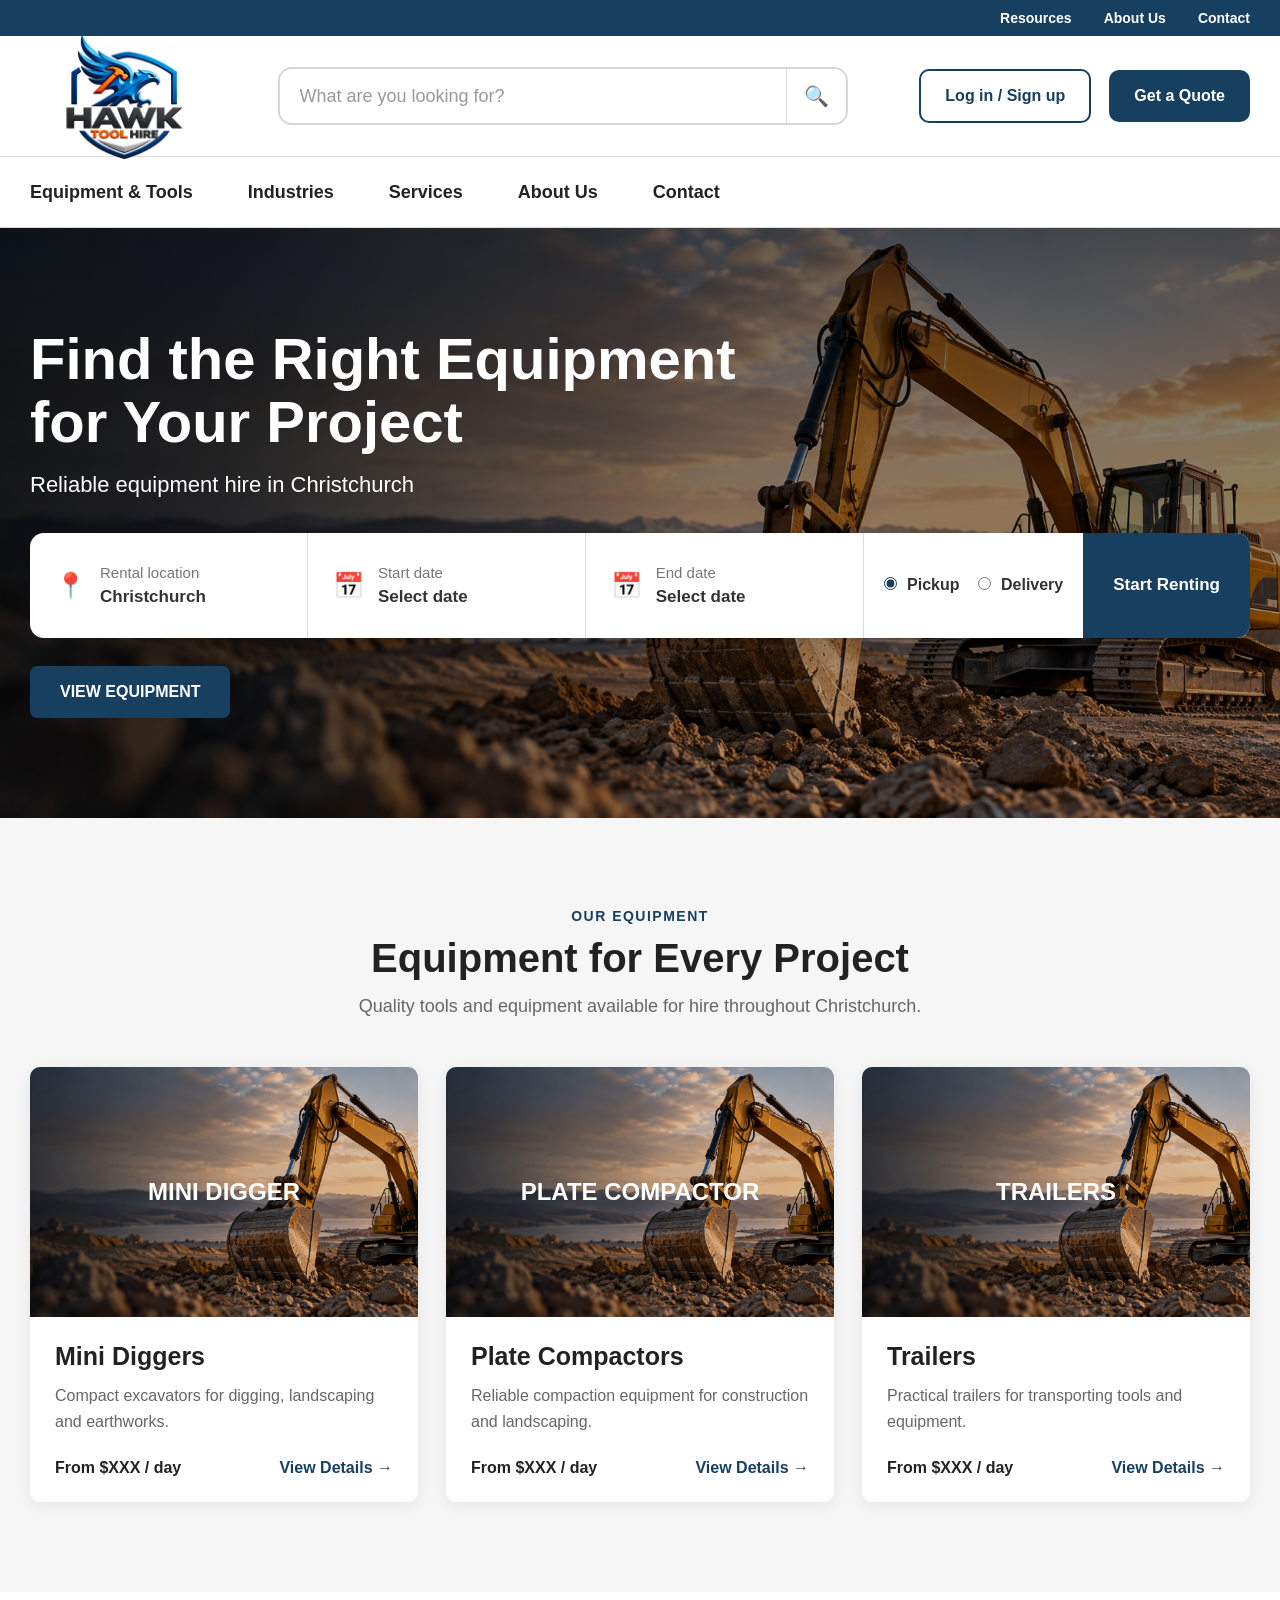
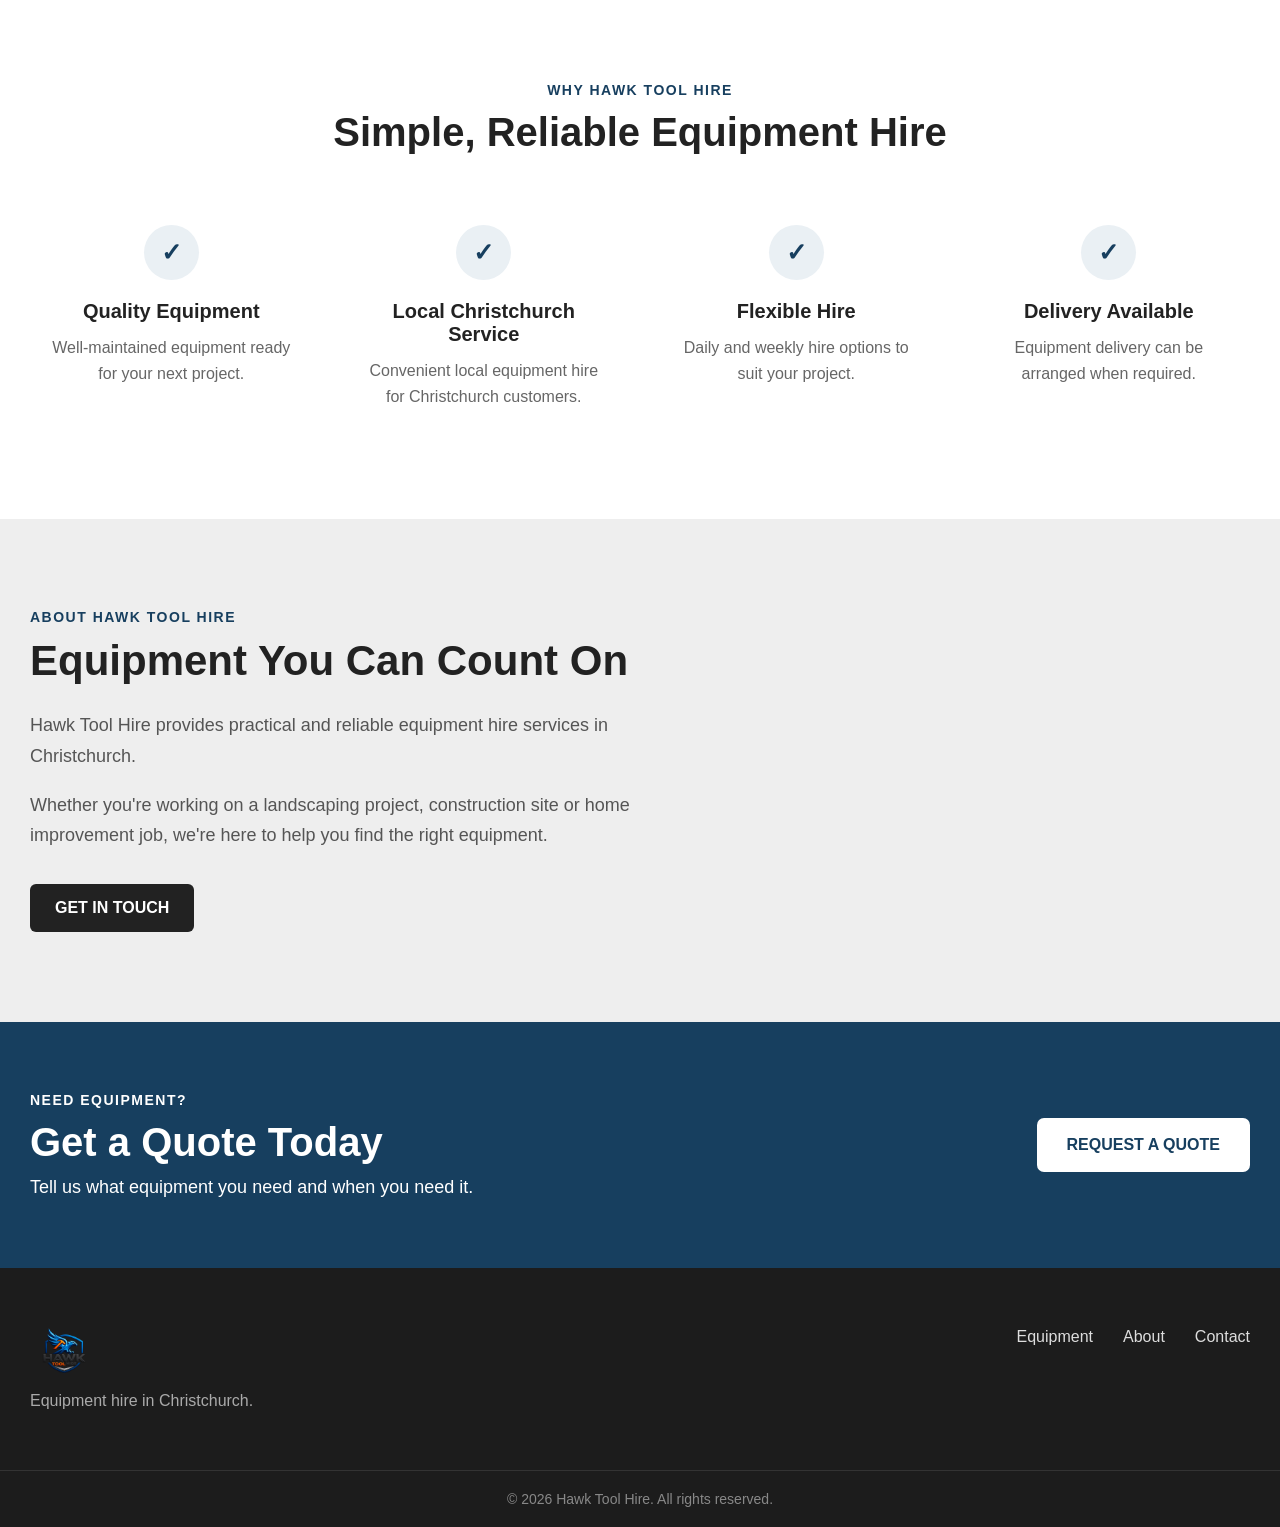
==== index.html @ 4886432b "Add files via upload Initial website upload" ====
<!DOCTYPE html>
<html lang="en">

<head>

    <meta charset="UTF-8">

    <meta name="viewport" content="width=device-width, initial-scale=1.0">

    <title>Hawk Tool Hire | Christchurch</title>

    <link rel="stylesheet" href="css/style.css">

</head>


<body>

    <!-- TOP GREEN BAR -->
    <div class="top-bar">

        <div class="top-container">

            <div class="top-links">
                <a href="#">Resources</a>
                <a href="#">About Us</a>
                <a href="#">Contact</a>
            </div>

        </div>

    </div>


    <!-- MAIN HEADER -->
    <header class="main-header">

        <div class="header-container">

            <!-- LOGO -->
            <a href="index.html" class="logo-link">

                <img
                    src="images/hawk-logo.png"
                    alt="Hawk Tool Hire"
                    class="logo"
                >

            </a>


            <!-- SEARCH -->
            <div class="search-box">

                <input
                    type="text"
                    placeholder="What are you looking for?"
                >

                <button type="button">
                    🔍
                </button>

            </div>


            <!-- HEADER BUTTONS -->
            <div class="header-actions">

                <a href="#" class="login-button">
                    Log in / Sign up
                </a>

                <a href="#" class="quote-button">
                    Get a Quote
                </a>

            </div>

        </div>

    </header>


    <!-- NAVIGATION -->
    <nav class="navigation">

        <div class="nav-container">

            <a href="#equipment">
                Equipment & Tools
            </a>

            <a href="#industries">
                Industries
            </a>

            <a href="#services">
                Services
            </a>

            <a href="#about">
                About Us
            </a>

            <a href="#contact">
                Contact
            </a>

        </div>

    </nav>


    <!-- HERO SECTION -->
    <section class="hero">

        <div class="hero-overlay"></div>

        <div class="hero-content">

            <h1>
                Find the Right Equipment<br>
                for Your Project
            </h1>

            <p>
                Reliable equipment hire in Christchurch
            </p>


            <!-- RENTAL SEARCH BOX -->
            <div class="rental-box">

                <div class="rental-item">

                    <span class="rental-icon">📍</span>

                    <div>
                        <small>Rental location</small>
                        <strong>Christchurch</strong>
                    </div>

                </div>


                <div class="rental-item">

                    <span class="rental-icon">📅</span>

                    <div>
                        <small>Start date</small>
                        <strong>Select date</strong>
                    </div>

                </div>


                <div class="rental-item">

                    <span class="rental-icon">📅</span>

                    <div>
                        <small>End date</small>
                        <strong>Select date</strong>
                    </div>

                </div>


                <div class="rental-choice">

                    <label>
                        <input
                            type="radio"
                            name="delivery"
                            checked
                        >
                        Pickup
                    </label>

                    <label>
                        <input
                            type="radio"
                            name="delivery"
                        >
                        Delivery
                    </label>

                </div>


                <button class="start-button">
                    Start Renting
                </button>

            </div>


            <a href="#equipment" class="hero-button">
                VIEW EQUIPMENT
            </a>

        </div>

    </section>


    <!-- EQUIPMENT SECTION -->
    <section class="equipment-section" id="equipment">

        <div class="section-container">

            <div class="section-heading">

                <p class="section-label">
                    OUR EQUIPMENT
                </p>

                <h2>
                    Equipment for Every Project
                </h2>

                <p>
                    Quality tools and equipment available for hire
                    throughout Christchurch.
                </p>

            </div>


            <div class="equipment-grid">


                <!-- CARD 1 -->
                <div class="equipment-card">

                    <div class="equipment-image">
                        <span>MINI DIGGER</span>
                    </div>

                    <div class="equipment-info">

                        <h3>
                            Mini Diggers
                        </h3>

                        <p>
                            Compact excavators for digging,
                            landscaping and earthworks.
                        </p>

                        <div class="equipment-bottom">

                            <span>
                                From $XXX / day
                            </span>

                            <a href="#">
                                View Details →
                            </a>

                        </div>

                    </div>

                </div>


                <!-- CARD 2 -->
                <div class="equipment-card">

                    <div class="equipment-image compactor">
                        <span>PLATE COMPACTOR</span>
                    </div>

                    <div class="equipment-info">

                        <h3>
                            Plate Compactors
                        </h3>

                        <p>
                            Reliable compaction equipment
                            for construction and landscaping.
                        </p>

                        <div class="equipment-bottom">

                            <span>
                                From $XXX / day
                            </span>

                            <a href="#">
                                View Details →
                            </a>

                        </div>

                    </div>

                </div>


                <!-- CARD 3 -->
                <div class="equipment-card">

                    <div class="equipment-image trailer">
                        <span>TRAILERS</span>
                    </div>

                    <div class="equipment-info">

                        <h3>
                            Trailers
                        </h3>

                        <p>
                            Practical trailers for transporting
                            tools and equipment.
                        </p>

                        <div class="equipment-bottom">

                            <span>
                                From $XXX / day
                            </span>

                            <a href="#">
                                View Details →
                            </a>

                        </div>

                    </div>

                </div>

            </div>

        </div>

    </section>


    <!-- SERVICES -->
    <section class="services-section" id="services">

        <div class="section-container">

            <div class="section-heading">

                <p class="section-label">
                    WHY HAWK TOOL HIRE
                </p>

                <h2>
                    Simple, Reliable Equipment Hire
                </h2>

            </div>


            <div class="services-grid">

                <div class="service-item">

                    <div class="service-icon">
                        ✓
                    </div>

                    <h3>
                        Quality Equipment
                    </h3>

                    <p>
                        Well-maintained equipment ready
                        for your next project.
                    </p>

                </div>


                <div class="service-item">

                    <div class="service-icon">
                        ✓
                    </div>

                    <h3>
                        Local Christchurch Service
                    </h3>

                    <p>
                        Convenient local equipment hire
                        for Christchurch customers.
                    </p>

                </div>


                <div class="service-item">

                    <div class="service-icon">
                        ✓
                    </div>

                    <h3>
                        Flexible Hire
                    </h3>

                    <p>
                        Daily and weekly hire options
                        to suit your project.
                    </p>

                </div>


                <div class="service-item">

                    <div class="service-icon">
                        ✓
                    </div>

                    <h3>
                        Delivery Available
                    </h3>

                    <p>
                        Equipment delivery can be arranged
                        when required.
                    </p>

                </div>

            </div>

        </div>

    </section>


    <!-- ABOUT -->
    <section class="about-section" id="about">

        <div class="about-container">

            <div class="about-text">

                <p class="section-label">
                    ABOUT HAWK TOOL HIRE
                </p>

                <h2>
                    Equipment You Can Count On
                </h2>

                <p>
                    Hawk Tool Hire provides practical and reliable
                    equipment hire services in Christchurch.
                </p>

                <p>
                    Whether you're working on a landscaping project,
                    construction site or home improvement job,
                    we're here to help you find the right equipment.
                </p>

                <a href="#contact" class="dark-button">
                    GET IN TOUCH
                </a>

            </div>

        </div>

    </section>


    <!-- CONTACT -->
    <section class="contact-section" id="contact">

        <div class="contact-container">

            <div>

                <p class="section-label">
                    NEED EQUIPMENT?
                </p>

                <h2>
                    Get a Quote Today
                </h2>

                <p>
                    Tell us what equipment you need
                    and when you need it.
                </p>

            </div>


            <a href="#" class="contact-button">
                REQUEST A QUOTE
            </a>

        </div>

    </section>


    <!-- FOOTER -->
    <footer>

        <div class="footer-container">

            <div class="footer-logo">

                <img
                    src="images/hawk-logo.png"
                    alt="Hawk Tool Hire"
                >

                <p>
                    Equipment hire in Christchurch.
                </p>

            </div>


            <div class="footer-links">

                <a href="#equipment">
                    Equipment
                </a>

                <a href="#about">
                    About
                </a>

                <a href="#contact">
                    Contact
                </a>

            </div>

        </div>


        <div class="copyright">

            © 2026 Hawk Tool Hire. All rights reserved.

        </div>

    </footer>


</body>

</html>
---- css/style.css ----
/* =========================
   GENERAL
========================= */

* {
    margin: 0;
    padding: 0;
    box-sizing: border-box;
}

html {
    scroll-behavior: smooth;
}

body {
    font-family: Arial, Helvetica, sans-serif;
    color: #222;
    background-color: #ffffff;
}

a {
    text-decoration: none;
    color: inherit;
}

button {
    font-family: inherit;
}


/* =========================
   TOP GREEN BAR
========================= */

.top-bar {
    background-color: #173F5F;
    color: white;
    height: 36px;
}

.top-container {
    max-width: 1400px;
    margin: 0 auto;
    height: 100%;
    display: flex;
    justify-content: flex-end;
    align-items: center;
    padding: 0 30px;
}

.top-links {
    display: flex;
    gap: 32px;
    font-size: 14px;
    font-weight: 600;
}

.top-links a:hover {
    text-decoration: underline;
}


/* =========================
   MAIN HEADER
========================= */

.main-header {
    background-color: white;
    border-bottom: 1px solid #ddd;
}

.header-container {
    max-width: 1400px;
    height: 120px;
    margin: 0 auto;
    padding: 0 30px;

    display: flex;
    align-items: center;
    gap: 40px;
}


/* LOGO */

.logo-link {
    display: flex;
    align-items: center;
    flex-shrink: 0;
}

.logo {
    height: 125px;
    width: auto;
    display: block;
}


/* =========================
   SEARCH
========================= */

.search-box {
    height: 58px;
    flex: 1;
    max-width: 570px;

    display: flex;

    border: 2px solid #d6d6d6;
    border-radius: 14px;

    overflow: hidden;

    margin-left: 20px;
}

.search-box input {
    flex: 1;

    border: none;
    outline: none;

    padding: 0 20px;

    font-size: 18px;
}

.search-box input::placeholder {
    color: #999;
}

.search-box button {
    width: 60px;

    border: none;
    border-left: 1px solid #ddd;

    background-color: white;

    font-size: 20px;

    cursor: pointer;
}

.search-box button:hover {
    background-color: #f3f3f3;
}


/* =========================
   HEADER ACTIONS
========================= */

.header-actions {
    margin-left: auto;

    display: flex;
    align-items: center;

    gap: 18px;
}

.login-button {
    border: 2px solid #173F5F;

    color: #173F5F;

    padding: 16px 24px;

    border-radius: 10px;

    font-weight: 700;

    white-space: nowrap;
}

.login-button:hover {
    background-color: #f0fff6;
}

.quote-button {
    background-color: #173F5F;

    color: white;

    padding: 17px 25px;

    border-radius: 10px;

    font-weight: 700;

    white-space: nowrap;
}

.quote-button:hover {
    background-color: #0F2F46;
}


/* =========================
   NAVIGATION
========================= */

.navigation {
    background-color: white;
    border-bottom: 1px solid #ddd;
}

.nav-container {
    max-width: 1400px;

    margin: 0 auto;

    padding: 0 30px;

    height: 70px;

    display: flex;
    align-items: center;

    gap: 55px;
}

.nav-container a {
    font-size: 18px;
    font-weight: 600;

    color: #222;

    position: relative;
}

.nav-container a:hover {
    color: #173F5F;
}


/* =========================
   HERO
========================= */

.hero {
    position: relative;

    min-height: 590px;

    display: flex;
    align-items: center;

    background-image:
        url("../images/hero.jpg");

    background-size: cover;

    background-position: center;

    color: white;
}


/* Dark overlay */

.hero-overlay {
    position: absolute;

    inset: 0;

    background:
        linear-gradient(
            rgba(0, 0, 0, 0.60),
            rgba(0, 0, 0, 0.25)
        );
}


/* Hero content */

.hero-content {
    position: relative;

    z-index: 2;

    width: 1400px;

    max-width: calc(100% - 60px);

    margin: 0 auto;

    padding: 70px 0;
}

.hero h1 {
    font-size: 58px;

    line-height: 1.08;

    font-weight: 700;

    margin-bottom: 18px;
}

.hero p {
    font-size: 22px;

    margin-bottom: 35px;
}


/* =========================
   RENTAL BOX
========================= */

.rental-box {
    background-color: white;

    color: #333;

    border-radius: 14px;

    min-height: 105px;

    display: flex;

    align-items: stretch;

    overflow: hidden;

    box-shadow:
        0 8px 30px rgba(0, 0, 0, 0.18);

    max-width: 1300px;
}


/* Rental item */

.rental-item {
    flex: 1;

    display: flex;

    align-items: center;

    gap: 14px;

    padding: 18px 25px;

    border-right: 1px solid #ddd;
}

.rental-icon {
    font-size: 25px;
}

.rental-item small {
    display: block;

    color: #777;

    font-size: 15px;

    margin-bottom: 6px;
}

.rental-item strong {
    display: block;

    font-size: 17px;
}


/* Pickup / delivery */

.rental-choice {
    display: flex;

    align-items: center;

    gap: 18px;

    padding: 0 20px;

    white-space: nowrap;
}

.rental-choice label {
    cursor: pointer;

    font-weight: 600;
}

.rental-choice input {
    accent-color: #173F5F;

    margin-right: 6px;
}


/* Start button */

.start-button {
    border: none;

    background-color: #173F5F;

    color: white;

    padding: 0 30px;

    font-size: 17px;

    font-weight: 700;

    cursor: pointer;
}

.start-button:hover {
    background-color: #0F2F46;
}


/* Hero button */

.hero-button {
    display: inline-block;

    margin-top: 28px;

    background-color: #173F5F;

    color: white;

    padding: 17px 30px;

    border-radius: 7px;

    font-weight: 700;
}

.hero-button:hover {
    background-color: #0F2F46;
}


/* =========================
   GENERAL SECTION
========================= */

.section-container {
    max-width: 1300px;

    margin: 0 auto;

    padding: 90px 30px;
}

.section-heading {
    text-align: center;

    margin-bottom: 50px;
}

.section-label {
    color: #173F5F;

    font-size: 14px;

    font-weight: 800;

    letter-spacing: 1.5px;

    margin-bottom: 12px;
}

.section-heading h2 {
    font-size: 40px;

    margin-bottom: 15px;
}

.section-heading > p:last-child {
    color: #666;

    font-size: 18px;
}


/* =========================
   EQUIPMENT
========================= */

.equipment-section {
    background-color: #f6f6f6;
}

.equipment-grid {
    display: grid;

    grid-template-columns:
        repeat(3, 1fr);

    gap: 28px;
}

.equipment-card {
    background-color: white;

    border-radius: 10px;

    overflow: hidden;

    box-shadow:
        0 3px 15px rgba(0, 0, 0, 0.08);

    transition: transform 0.2s;
}

.equipment-card:hover {
    transform: translateY(-5px);
}


/* Temporary equipment images */

.equipment-image {
    height: 250px;

    background:
        linear-gradient(
            rgba(0, 0, 0, 0.15),
            rgba(0, 0, 0, 0.15)
        ),
        url("../images/hero.jpg");

    background-size: cover;

    background-position: center;

    display: flex;

    align-items: center;

    justify-content: center;

    color: white;

    font-size: 24px;

    font-weight: 800;
}

.equipment-image.compactor {
    background-position: center;
}

.equipment-image.trailer {
    background-position: center;
}


.equipment-info {
    padding: 25px;
}

.equipment-info h3 {
    font-size: 25px;

    margin-bottom: 12px;
}

.equipment-info p {
    color: #666;

    line-height: 1.6;

    margin-bottom: 25px;
}

.equipment-bottom {
    display: flex;

    justify-content: space-between;

    align-items: center;

    gap: 15px;
}

.equipment-bottom span {
    font-weight: 700;
}

.equipment-bottom a {
    color: #173F5F;

    font-weight: 700;
}


/* =========================
   SERVICES
========================= */

.services-section {
    background-color: white;
}

.services-grid {
    display: grid;

    grid-template-columns:
        repeat(4, 1fr);

    gap: 30px;
}

.service-item {
    text-align: center;

    padding: 20px;
}

.service-icon {
    width: 55px;
    height: 55px;

    margin: 0 auto 20px;

    border-radius: 50%;

    background-color: #EAF0F4;

    color: #173F5F;

    display: flex;

    justify-content: center;

    align-items: center;

    font-size: 25px;

    font-weight: 800;
}

.service-item h3 {
    margin-bottom: 12px;

    font-size: 20px;
}

.service-item p {
    color: #666;

    line-height: 1.6;
}


/* =========================
   ABOUT
========================= */

.about-section {
    background-color: #eeeeee;
}

.about-container {
    max-width: 1300px;

    margin: 0 auto;

    padding: 90px 30px;
}

.about-text {
    max-width: 650px;
}

.about-text h2 {
    font-size: 42px;

    margin-bottom: 25px;
}

.about-text p:not(.section-label) {
    color: #555;

    font-size: 18px;

    line-height: 1.7;

    margin-bottom: 18px;
}

.dark-button {
    display: inline-block;

    margin-top: 15px;

    background-color: #222;

    color: white;

    padding: 15px 25px;

    border-radius: 6px;

    font-weight: 700;
}


/* =========================
   CONTACT
========================= */

.contact-section {
    background-color: #173F5F;

    color: white;
}

.contact-container {
    max-width: 1300px;

    margin: 0 auto;

    padding: 70px 30px;

    display: flex;

    justify-content: space-between;

    align-items: center;

    gap: 40px;
}

.contact-container .section-label {
    color: white;
}

.contact-container h2 {
    font-size: 40px;

    margin-bottom: 12px;
}

.contact-container p:not(.section-label) {
    font-size: 18px;
}

.contact-button {
    background-color: white;

    color: #173F5F;

    padding: 18px 30px;

    border-radius: 7px;

    font-weight: 800;

    white-space: nowrap;
}


/* =========================
   FOOTER
========================= */

footer {
    background-color: #1c1c1c;

    color: white;
}

.footer-container {
    max-width: 1300px;

    margin: 0 auto;

    padding: 60px 30px;

    display: flex;

    justify-content: space-between;

    gap: 50px;
}

.footer-logo img {
    height: 45px;

    width: auto;

    margin-bottom: 15px;
}

.footer-logo p {
    color: #aaa;
}

.footer-links {
    display: flex;

    gap: 30px;
}

.footer-links a {
    color: #ddd;
}

.footer-links a:hover {
    color: white;
}

.copyright {
    border-top: 1px solid #333;

    text-align: center;

    padding: 20px;

    color: #888;

    font-size: 14px;
}


/* =========================
   MOBILE
========================= */

@media (max-width: 1000px) {

    .header-container {
        height: auto;

        padding-top: 20px;
        padding-bottom: 20px;

        flex-wrap: wrap;
    }

    .search-box {
        order: 3;

        max-width: none;

        width: 100%;

        margin-left: 0;
    }

    .header-actions {
        margin-left: auto;
    }

    .nav-container {
        gap: 25px;

        overflow-x: auto;

        white-space: nowrap;
    }

    .hero h1 {
        font-size: 44px;
    }

    .rental-box {
        flex-direction: column;
    }

    .rental-item {
        border-right: none;

        border-bottom: 1px solid #ddd;
    }

    .rental-choice {
        padding: 20px;
    }

    .start-button {
        min-height: 60px;
    }

    .equipment-grid {
        grid-template-columns:
            repeat(2, 1fr);
    }

    .services-grid {
        grid-template-columns:
            repeat(2, 1fr);
    }
}


@media (max-width: 650px) {

    .top-links {
        gap: 15px;

        font-size: 12px;
    }

    .logo {
        height: 45px;
    }

    .header-actions {
        width: 100%;
    }

    .login-button,
    .quote-button {
        flex: 1;

        text-align: center;
    }

    .nav-container {
        height: 55px;

        padding: 0 20px;
    }

    .nav-container a {
        font-size: 15px;
    }

    .hero {
        min-height: 650px;
    }

    .hero-content {
        max-width: calc(100% - 40px);
    }

    .hero h1 {
        font-size: 36px;
    }

    .hero p {
        font-size: 18px;
    }

    .equipment-grid {
        grid-template-columns: 1fr;
    }

    .services-grid {
        grid-template-columns: 1fr;
    }

    .contact-container {
        flex-direction: column;

        align-items: flex-start;
    }

    .footer-container {
        flex-direction: column;
    }

    .footer-links {
        flex-wrap: wrap;
    }
}
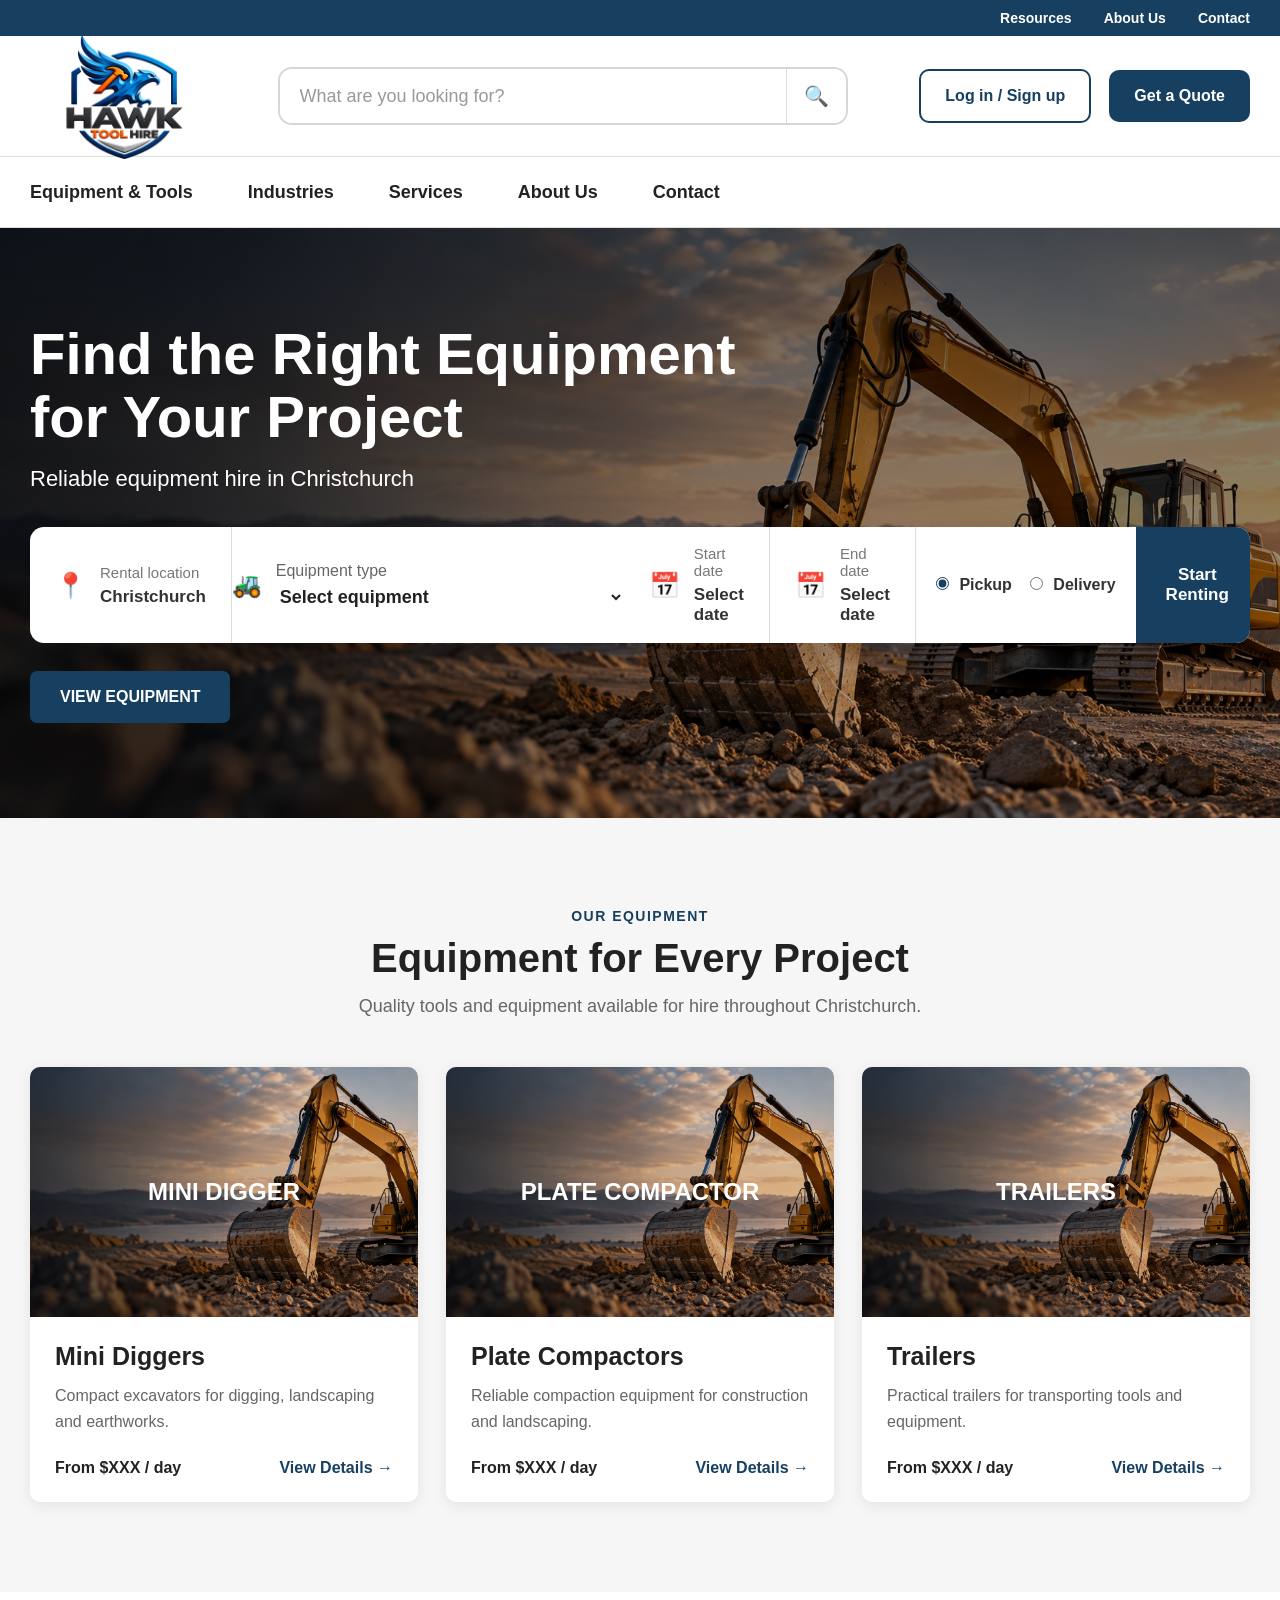
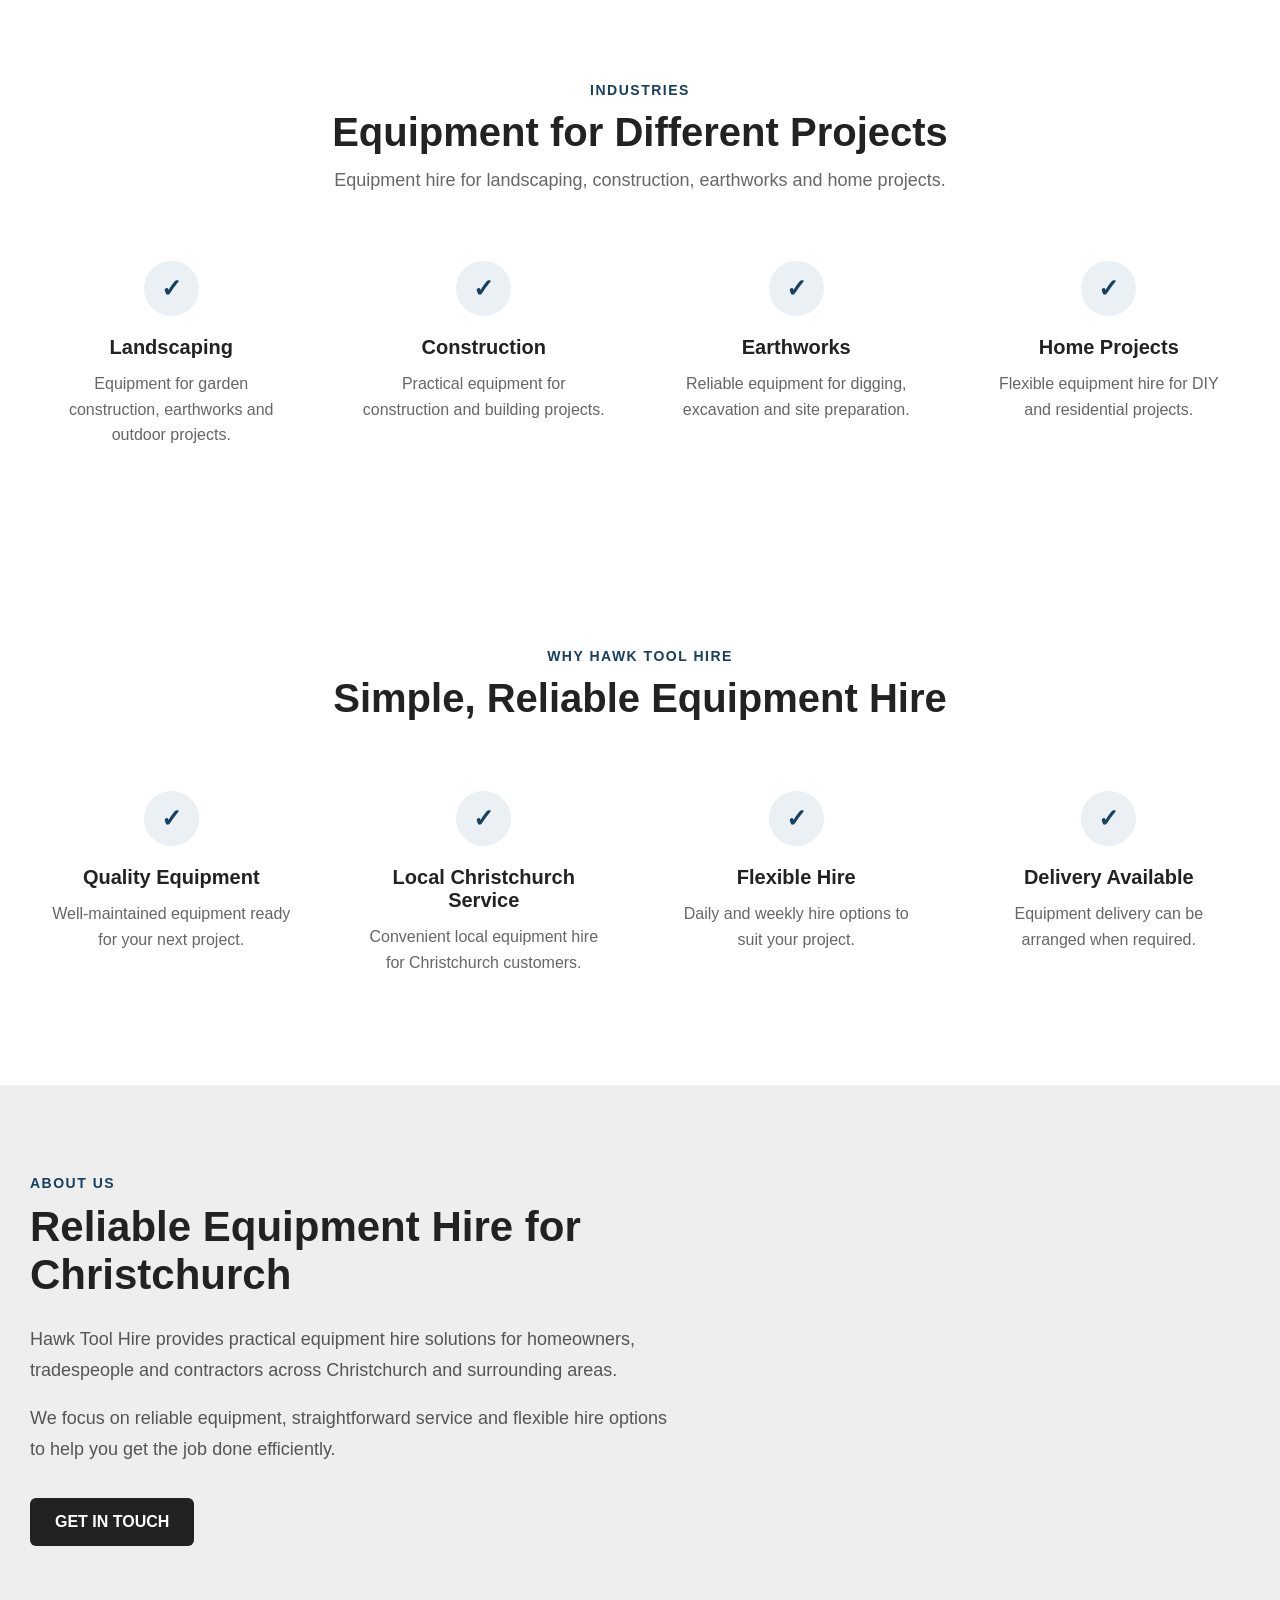
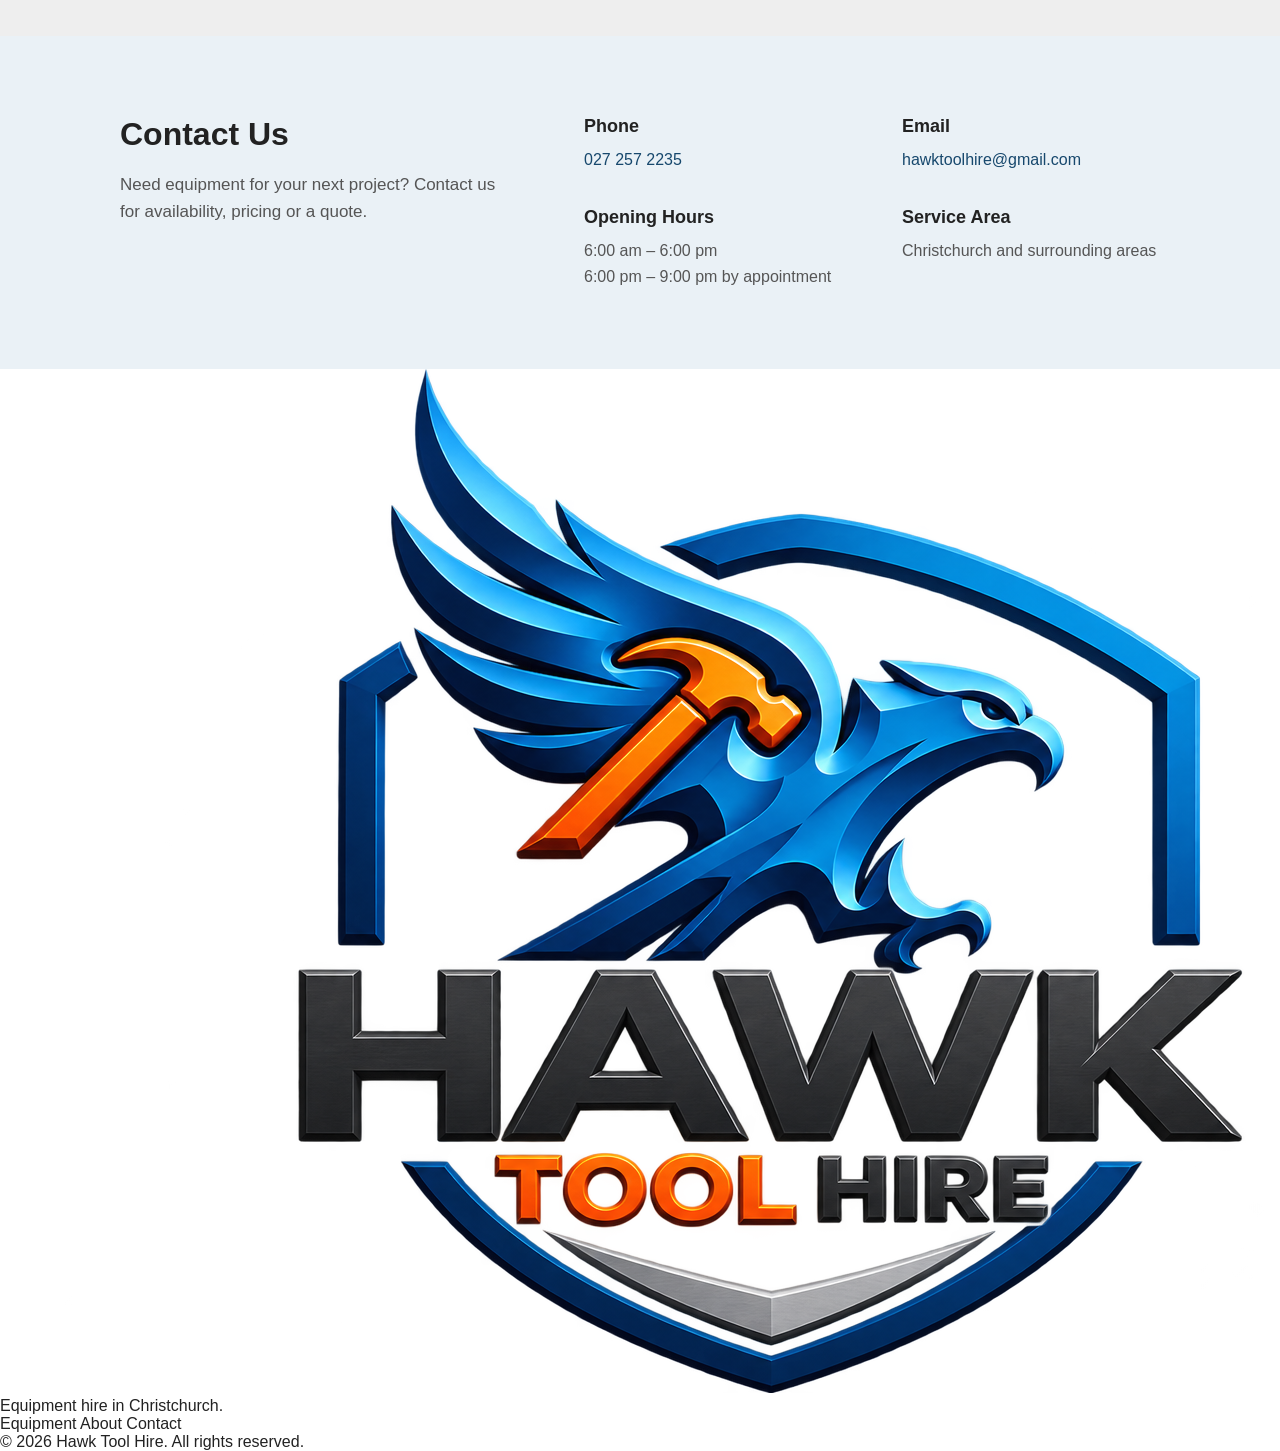
==== commit 93aeb58e: "Add files via upload" ====
--- a/index.html
+++ b/index.html
@@ -13,18 +13,435 @@
 
 </head>
 
-
+<!-- RENTAL DATE PICKER -->
+<div id="rental-date-picker" class="rental-date-picker">
+
+    <div class="rental-date-box">
+
+        <div class="rental-date-header">
+            <h2>Select your rental dates</h2>
+
+            <button type="button" onclick="closeRentalDatePicker()">×</button>
+        </div>
+
+        <div class="rental-date-top">
+
+            <div class="date-select-box active" id="start-box">
+                <span>START DATE</span>
+                <strong id="selected-start-date">Select date</strong>
+            </div>
+
+            <div class="date-select-box" id="end-box">
+                <span>END DATE</span>
+                <strong id="selected-end-date">Select date</strong>
+            </div>
+
+            <button
+                type="button"
+                class="reset-dates"
+                onclick="resetRentalDates()">
+                Reset dates
+            </button>
+
+        </div>
+
+        <div class="calendar-navigation">
+
+            <button type="button" onclick="changeMonth(-1)">‹</button>
+
+            <div id="month-title-left"></div>
+
+            <div id="month-title-right"></div>
+
+            <button type="button" onclick="changeMonth(1)">›</button>
+
+        </div>
+
+        <div class="calendar-container">
+
+            <div id="calendar-left" class="calendar"></div>
+
+            <div id="calendar-right" class="calendar"></div>
+
+        </div>
+
+        <div class="rental-date-footer">
+
+            <button
+                type="button"
+                class="cancel-date"
+                onclick="closeRentalDatePicker()">
+                Cancel
+            </button>
+
+            <button
+                type="button"
+                class="done-date"
+                onclick="confirmRentalDates()">
+                Done
+            </button>
+
+        </div>
+
+    </div>
+
+</div>
+<script>
+
+let currentMonth = new Date();
+currentMonth.setDate(1);
+
+let startDate = null;
+let endDate = null;
+let selectingStart = true;
+
+
+function openRentalDatePicker() {
+
+    document.getElementById("rental-date-picker").style.display = "flex";
+
+    renderCalendars();
+
+}
+
+
+function closeRentalDatePicker() {
+
+    document.getElementById("rental-date-picker").style.display = "none";
+
+}
+
+
+function changeMonth(amount) {
+
+    currentMonth.setMonth(currentMonth.getMonth() + amount);
+
+    renderCalendars();
+
+}
+
+
+function resetRentalDates() {
+
+    startDate = null;
+    endDate = null;
+    selectingStart = true;
+
+    document.getElementById("selected-start-date").textContent = "Select date";
+    document.getElementById("selected-end-date").textContent = "Select date";
+
+    document.getElementById("start-box").classList.add("active");
+    document.getElementById("end-box").classList.remove("active");
+
+    renderCalendars();
+
+}
+
+
+function selectDate(date) {
+
+    if (selectingStart) {
+
+        startDate = new Date(date);
+        endDate = null;
+
+        selectingStart = false;
+
+        document.getElementById("selected-start-date").textContent =
+            formatDate(startDate);
+
+        document.getElementById("selected-end-date").textContent =
+            "Select date";
+
+        document.getElementById("start-box").classList.remove("active");
+        document.getElementById("end-box").classList.add("active");
+
+    } else {
+
+        if (date < startDate) {
+            return;
+        }
+
+        endDate = new Date(date);
+
+        selectingStart = true;
+
+        document.getElementById("selected-end-date").textContent =
+            formatDate(endDate);
+
+        document.getElementById("start-box").classList.add("active");
+        document.getElementById("end-box").classList.remove("active");
+
+    }
+
+    renderCalendars();
+
+}
+
+
+function formatDate(date) {
+
+    return date.toLocaleDateString("en-NZ", {
+        day: "numeric",
+        month: "short",
+        year: "numeric"
+    });
+
+}
+
+
+function isSameDay(a, b) {
+
+    if (!a || !b) return false;
+
+    return (
+        a.getFullYear() === b.getFullYear() &&
+        a.getMonth() === b.getMonth() &&
+        a.getDate() === b.getDate()
+    );
+
+}
+
+
+function isBetween(date) {
+
+    if (!startDate || !endDate) return false;
+
+    return date > startDate && date < endDate;
+
+}
+
+
+function renderCalendars() {
+
+    const leftMonth = new Date(currentMonth);
+
+    const rightMonth = new Date(currentMonth);
+
+    rightMonth.setMonth(rightMonth.getMonth() + 1);
+
+    document.getElementById("month-title-left").textContent =
+        leftMonth.toLocaleDateString("en-NZ", {
+            month: "long",
+            year: "numeric"
+        });
+
+    document.getElementById("month-title-right").textContent =
+        rightMonth.toLocaleDateString("en-NZ", {
+            month: "long",
+            year: "numeric"
+        });
+
+    renderCalendar(
+        document.getElementById("calendar-left"),
+        leftMonth
+    );
+
+    renderCalendar(
+        document.getElementById("calendar-right"),
+        rightMonth
+    );
+
+}
+
+
+function renderCalendar(container, month) {
+
+    container.innerHTML = "";
+
+    const weekdays = [
+        "Su",
+        "Mo",
+        "Tu",
+        "We",
+        "Th",
+        "Fr",
+        "Sa"
+    ];
+
+    weekdays.forEach(day => {
+
+        const el = document.createElement("div");
+
+        el.className = "calendar-weekday";
+
+        el.textContent = day;
+
+        container.appendChild(el);
+
+    });
+
+
+    const firstDay =
+        new Date(
+            month.getFullYear(),
+            month.getMonth(),
+            1
+        ).getDay();
+
+
+    const daysInMonth =
+        new Date(
+            month.getFullYear(),
+            month.getMonth() + 1,
+            0
+        ).getDate();
+
+
+    for (let i = 0; i < firstDay; i++) {
+
+        const empty = document.createElement("div");
+
+        empty.className = "calendar-empty";
+
+        container.appendChild(empty);
+
+    }
+
+
+    for (let day = 1; day <= daysInMonth; day++) {
+
+        const date =
+            new Date(
+                month.getFullYear(),
+                month.getMonth(),
+                day
+            );
+
+        const el = document.createElement("button");
+
+        el.type = "button";
+
+        el.className = "calendar-day";
+
+        el.textContent = day;
+
+
+        if (isSameDay(date, startDate)) {
+
+            el.classList.add("start-date");
+
+        }
+
+
+        if (isSameDay(date, endDate)) {
+
+            el.classList.add("end-date");
+
+        }
+
+
+        if (isBetween(date)) {
+
+            el.classList.add("date-in-range");
+
+        }
+
+
+        if (
+            startDate &&
+            !endDate &&
+            date < startDate
+        ) {
+
+            el.classList.add("disabled-date");
+
+        }
+
+
+        el.onclick = function () {
+
+            if (
+                startDate &&
+                !endDate &&
+                date < startDate
+            ) {
+
+                return;
+
+            }
+
+            selectDate(date);
+
+        };
+
+
+        container.appendChild(el);
+
+    }
+
+}
+
+
+function confirmRentalDates() {
+
+    if (!startDate || !endDate) {
+
+        alert("Please select both a start date and an end date.");
+
+        return;
+
+    }
+
+
+    document.getElementById("start-date-display").textContent =
+        formatDate(startDate);
+
+
+    const endDisplay =
+        document.getElementById("end-date-display");
+
+    if (endDisplay) {
+
+        endDisplay.textContent =
+            formatDate(endDate);
+
+    }
+
+
+    closeRentalDatePicker();
+
+}
+
+
+document.addEventListener("click", function(event) {
+
+    const picker =
+        document.getElementById("rental-date-picker");
+
+    const box =
+        document.querySelector(".rental-date-box");
+
+    if (
+        picker &&
+        picker.style.display === "flex" &&
+        event.target === picker
+    ) {
+
+        closeRentalDatePicker();
+
+    }
+
+});
+
+</script>
 <body>
 
-    <!-- TOP GREEN BAR -->
+
+    <!-- TOP BAR -->
+
     <div class="top-bar">
 
         <div class="top-container">
 
             <div class="top-links">
+
                 <a href="#">Resources</a>
-                <a href="#">About Us</a>
-                <a href="#">Contact</a>
+
+                <a href="#about">About Us</a>
+
+                <a href="#contact">Contact</a>
+
             </div>
 
         </div>
@@ -32,30 +449,29 @@
     </div>
 
 
+
     <!-- MAIN HEADER -->
+
     <header class="main-header">
 
         <div class="header-container">
 
+
             <!-- LOGO -->
+
             <a href="index.html" class="logo-link">
 
-                <img
-                    src="images/hawk-logo.png"
-                    alt="Hawk Tool Hire"
-                    class="logo"
-                >
+                <img src="images/hawk-logo.png" alt="Hawk Tool Hire" class="logo">
 
             </a>
 
 
+
             <!-- SEARCH -->
+
             <div class="search-box">
 
-                <input
-                    type="text"
-                    placeholder="What are you looking for?"
-                >
+                <input type="text" placeholder="What are you looking for?">
 
                 <button type="button">
                     🔍
@@ -64,25 +480,30 @@
             </div>
 
 
+
             <!-- HEADER BUTTONS -->
+
             <div class="header-actions">
 
                 <a href="#" class="login-button">
                     Log in / Sign up
                 </a>
 
-                <a href="#" class="quote-button">
+                <a href="#contact" class="quote-button">
                     Get a Quote
                 </a>
 
             </div>
 
+
         </div>
 
     </header>
 
 
+
     <!-- NAVIGATION -->
+
     <nav class="navigation">
 
         <div class="nav-container">
@@ -103,7 +524,7 @@
                 About Us
             </a>
 
-            <a href="#contact">
+            <a href="index.html#contact">
                 Contact
             </a>
 
@@ -112,36 +533,67 @@
     </nav>
 
 
+
     <!-- HERO SECTION -->
+
     <section class="hero">
 
         <div class="hero-overlay"></div>
 
         <div class="hero-content">
+
 
             <h1>
                 Find the Right Equipment<br>
                 for Your Project
             </h1>
 
+
             <p>
                 Reliable equipment hire in Christchurch
             </p>
 
 
+
             <!-- RENTAL SEARCH BOX -->
+
             <div class="rental-box">
 
+
                 <div class="rental-item">
 
                     <span class="rental-icon">📍</span>
 
                     <div>
+
                         <small>Rental location</small>
+
                         <strong>Christchurch</strong>
-                    </div>
-
-                </div>
+
+                    </div>
+
+                </div>
+                <div class="rental-field equipment-field">
+                    <span class="equipment-icon">🚜</span>
+
+                    <div class="equipment-content">
+                        <span class="field-label">Equipment type</span>
+                        <select>
+                            <option value="">Select equipment</option>
+                            <option value="hilti-breaker">Hilti Breaker</option>
+                            <option value="hilti-drill">Small Hilti Drill &amp; Interchangeable Bits</option>
+                            <option value="mixer">Concrete Mixer</option>
+                            <option value="ladders">Ladders</option>
+                            <option value="edger">Lawn Edger</option>
+                            <option value="generator">Generator</option>
+                            <option value="compressor">180L Air Compressor</option>
+                            <option value="straight-edge">Straight Edge</option>
+                            <option value="flat-rake">Flat Rake</option>
+                            <option value="rebar-tier">Rebar Tier</option>
+                        </select>
+                    </div>
+                </div>
+
 
 
                 <div class="rental-item">
@@ -149,11 +601,16 @@
                     <span class="rental-icon">📅</span>
 
                     <div>
+
                         <small>Start date</small>
-                        <strong>Select date</strong>
-                    </div>
-
-                </div>
+                        <strong id="start-date-display" class="date-trigger" onclick="openRentalDatePicker()">
+                           Select date
+                        </strong>
+
+                    </div>
+
+                </div>
+
 
 
                 <div class="rental-item">
@@ -161,33 +618,39 @@
                     <span class="rental-icon">📅</span>
 
                     <div>
+
                         <small>End date</small>
-                        <strong>Select date</strong>
-                    </div>
-
-                </div>
+                        <strong class="date-display" id="end-date-display" onclick="openDatePicker('end')">
+                            Select date
+                        </strong>
+
+                    </div>
+
+                </div>
+
 
 
                 <div class="rental-choice">
 
                     <label>
-                        <input
-                            type="radio"
-                            name="delivery"
-                            checked
-                        >
+
+                        <input type="radio" name="delivery" checked>
+
                         Pickup
+
                     </label>
 
+
                     <label>
-                        <input
-                            type="radio"
-                            name="delivery"
-                        >
+
+                        <input type="radio" name="delivery">
+
                         Delivery
+
                     </label>
 
                 </div>
+
 
 
                 <button class="start-button">
@@ -197,19 +660,24 @@
             </div>
 
 
+
             <a href="#equipment" class="hero-button">
                 VIEW EQUIPMENT
             </a>
 
+
         </div>
 
     </section>
 
 
+
     <!-- EQUIPMENT SECTION -->
+
     <section class="equipment-section" id="equipment">
 
         <div class="section-container">
+
 
             <div class="section-heading">
 
@@ -229,15 +697,20 @@
             </div>
 
 
+
             <div class="equipment-grid">
 
 
                 <!-- CARD 1 -->
+
                 <div class="equipment-card">
 
                     <div class="equipment-image">
+
                         <span>MINI DIGGER</span>
-                    </div>
+
+                    </div>
+
 
                     <div class="equipment-info">
 
@@ -250,6 +723,7 @@
                             landscaping and earthworks.
                         </p>
 
+
                         <div class="equipment-bottom">
 
                             <span>
@@ -267,12 +741,17 @@
                 </div>
 
 
+
                 <!-- CARD 2 -->
+
                 <div class="equipment-card">
 
                     <div class="equipment-image compactor">
+
                         <span>PLATE COMPACTOR</span>
-                    </div>
+
+                    </div>
+
 
                     <div class="equipment-info">
 
@@ -285,6 +764,7 @@
                             for construction and landscaping.
                         </p>
 
+
                         <div class="equipment-bottom">
 
                             <span>
@@ -302,12 +782,17 @@
                 </div>
 
 
+
                 <!-- CARD 3 -->
+
                 <div class="equipment-card">
 
                     <div class="equipment-image trailer">
+
                         <span>TRAILERS</span>
-                    </div>
+
+                    </div>
+
 
                     <div class="equipment-info">
 
@@ -320,6 +805,7 @@
                             tools and equipment.
                         </p>
 
+
                         <div class="equipment-bottom">
 
                             <span>
@@ -336,6 +822,7 @@
 
                 </div>
 
+
             </div>
 
         </div>
@@ -343,10 +830,124 @@
     </section>
 
 
+
+    <!-- INDUSTRIES SECTION -->
+
+    <section class="services-section" id="industries">
+
+        <div class="section-container">
+
+
+            <div class="section-heading">
+
+                <p class="section-label">
+                    INDUSTRIES
+                </p>
+
+                <h2>
+                    Equipment for Different Projects
+                </h2>
+
+                <p>
+                    Equipment hire for landscaping,
+                    construction, earthworks and home projects.
+                </p>
+
+            </div>
+
+
+            <div class="services-grid">
+
+
+                <div class="service-item">
+
+                    <div class="service-icon">
+                        ✓
+                    </div>
+
+                    <h3>
+                        Landscaping
+                    </h3>
+
+                    <p>
+                        Equipment for garden construction,
+                        earthworks and outdoor projects.
+                    </p>
+
+                </div>
+
+
+
+                <div class="service-item">
+
+                    <div class="service-icon">
+                        ✓
+                    </div>
+
+                    <h3>
+                        Construction
+                    </h3>
+
+                    <p>
+                        Practical equipment for construction
+                        and building projects.
+                    </p>
+
+                </div>
+
+
+
+                <div class="service-item">
+
+                    <div class="service-icon">
+                        ✓
+                    </div>
+
+                    <h3>
+                        Earthworks
+                    </h3>
+
+                    <p>
+                        Reliable equipment for digging,
+                        excavation and site preparation.
+                    </p>
+
+                </div>
+
+
+
+                <div class="service-item">
+
+                    <div class="service-icon">
+                        ✓
+                    </div>
+
+                    <h3>
+                        Home Projects
+                    </h3>
+
+                    <p>
+                        Flexible equipment hire for
+                        DIY and residential projects.
+                    </p>
+
+                </div>
+
+
+            </div>
+
+        </div>
+
+    </section>
+
+
+
     <!-- SERVICES -->
+
     <section class="services-section" id="services">
 
         <div class="section-container">
+
 
             <div class="section-heading">
 
@@ -361,7 +962,9 @@
             </div>
 
 
+
             <div class="services-grid">
+
 
                 <div class="service-item">
 
@@ -381,6 +984,7 @@
                 </div>
 
 
+
                 <div class="service-item">
 
                     <div class="service-icon">
@@ -399,6 +1003,7 @@
                 </div>
 
 
+
                 <div class="service-item">
 
                     <div class="service-icon">
@@ -417,6 +1022,7 @@
                 </div>
 
 
+
                 <div class="service-item">
 
                     <div class="service-icon">
@@ -434,6 +1040,7 @@
 
                 </div>
 
+
             </div>
 
         </div>
@@ -441,30 +1048,34 @@
     </section>
 
 
+
     <!-- ABOUT -->
+
     <section class="about-section" id="about">
 
         <div class="about-container">
 
+
             <div class="about-text">
 
                 <p class="section-label">
-                    ABOUT HAWK TOOL HIRE
+                    ABOUT US
                 </p>
 
                 <h2>
-                    Equipment You Can Count On
+                    Reliable Equipment Hire for Christchurch
                 </h2>
 
                 <p>
-                    Hawk Tool Hire provides practical and reliable
-                    equipment hire services in Christchurch.
+                    Hawk Tool Hire provides practical equipment hire solutions
+                    for homeowners, tradespeople and contractors across
+                    Christchurch and surrounding areas.
                 </p>
 
                 <p>
-                    Whether you're working on a landscaping project,
-                    construction site or home improvement job,
-                    we're here to help you find the right equipment.
+                    We focus on reliable equipment, straightforward service
+                    and flexible hire options to help you get the job done
+                    efficiently.
                 </p>
 
                 <a href="#contact" class="dark-button">
@@ -473,54 +1084,68 @@
 
             </div>
 
+
         </div>
 
     </section>
 
 
+
     <!-- CONTACT -->
+
     <section class="contact-section" id="contact">
-
         <div class="contact-container">
 
-            <div>
-
-                <p class="section-label">
-                    NEED EQUIPMENT?
+            <div class="contact-intro">
+                <h2>Contact Us</h2>
+                <p>
+                    Need equipment for your next project?
+                    Contact us for availability, pricing or a quote.
                 </p>
-
-                <h2>
-                    Get a Quote Today
-                </h2>
-
-                <p>
-                    Tell us what equipment you need
-                    and when you need it.
-                </p>
-
-            </div>
-
-
-            <a href="#" class="contact-button">
-                REQUEST A QUOTE
-            </a>
-
-        </div>
-
+            </div>
+
+            <div class="contact-details">
+
+                <div class="contact-item">
+                    <h3>Phone</h3>
+                    <a href="tel:0272572235">027 257 2235</a>
+                </div>
+
+                <div class="contact-item">
+                    <h3>Email</h3>
+                    <a href="mailto:hawktoolhire@gmail.com">
+                        hawktoolhire@gmail.com
+                    </a>
+                </div>
+
+                <div class="contact-item">
+                    <h3>Opening Hours</h3>
+                    <p>6:00 am – 6:00 pm</p>
+                    <p>6:00 pm – 9:00 pm by appointment</p>
+                </div>
+
+                <div class="contact-item">
+                    <h3>Service Area</h3>
+                    <p>Christchurch and surrounding areas</p>
+                </div>
+
+            </div>
+
+        </div>
     </section>
 
 
+
     <!-- FOOTER -->
+
     <footer>
 
         <div class="footer-container">
 
+
             <div class="footer-logo">
 
-                <img
-                    src="images/hawk-logo.png"
-                    alt="Hawk Tool Hire"
-                >
+                <img src="images/hawk-logo.png" alt="Hawk Tool Hire">
 
                 <p>
                     Equipment hire in Christchurch.
@@ -529,6 +1154,7 @@
             </div>
 
 
+
             <div class="footer-links">
 
                 <a href="#equipment">
@@ -545,7 +1171,9 @@
 
             </div>
 
-        </div>
+
+        </div>
+
 
 
         <div class="copyright">
@@ -554,9 +1182,11 @@
 
         </div>
 
+
     </footer>
 
 
+
 </body>
 
 </html>
--- a/css/style.css
+++ b/css/style.css
@@ -715,258 +715,722 @@
 ========================= */
 
 .contact-section {
-    background-color: #173F5F;
-
-    color: white;
+    background: #f5f5f5;
+    padding: 70px 0;
 }
 
 .contact-container {
-    max-width: 1300px;
-
+    max-width: 1100px;
     margin: 0 auto;
-
-    padding: 70px 30px;
-
-    display: flex;
-
-    justify-content: space-between;
-
-    align-items: center;
-
-    gap: 40px;
-}
-
-.contact-container .section-label {
-    color: white;
-}
-
-.contact-container h2 {
+    padding: 0 30px;
+
+    display: grid;
+    grid-template-columns: 1fr 1.5fr;
+    gap: 80px;
+    align-items: start;
+}
+
+
+/* Left side */
+
+.contact-intro h2 {
+    margin: 0 0 18px;
+    font-size: 32px;
+    font-weight: 700;
+    color: #222;
+}
+
+.contact-intro p {
+    margin: 0;
+    max-width: 400px;
+    font-size: 17px;
+    line-height: 1.6;
+    color: #555;
+}
+
+
+/* Right side */
+
+.contact-details {
+    display: grid;
+    grid-template-columns: 1fr 1fr;
+    column-gap: 60px;
+    row-gap: 35px;
+}
+
+.contact-item h3 {
+    margin: 0 0 10px;
+    font-size: 18px;
+    font-weight: 700;
+    color: #222;
+}
+
+.contact-item p,
+.contact-item a {
+    margin: 0;
+    font-size: 16px;
+    line-height: 1.6;
+    color: #555;
+}
+
+.contact-item a {
+    color: #17486d;
+    text-decoration: none;
+}
+
+.contact-item a:hover {
+    text-decoration: underline;
+}
+
+
+/* Mobile */
+
+@media (max-width: 768px) {
+
+    .contact-container {
+        grid-template-columns: 1fr;
+        gap: 40px;
+    }
+
+    .contact-details {
+        grid-template-columns: 1fr;
+        gap: 28px;
+    }
+
+}
+/* =========================
+   CONTACT SECTION
+========================= */
+
+.contact-section {
+    background: #eaf1f6;
+    padding: 80px 0;
+}
+
+.contact-section .container {
+    max-width: 1250px;
+    margin: 0 auto;
+    padding: 0 30px;
+
+    display: grid;
+    grid-template-columns: 1.35fr repeat(4, 1fr);
+    gap: 20px;
+    align-items: stretch;
+}
+
+
+/* =========================
+   LEFT INTRODUCTION
+========================= */
+
+.contact-section .section-heading {
+    display: flex;
+    flex-direction: column;
+    justify-content: center;
+    padding-right: 30px;
+}
+
+.contact-section .section-label {
+    margin-bottom: 12px;
+    font-size: 14px;
+    font-weight: 700;
+    letter-spacing: 2px;
+    color: #ffffff;
+}
+
+.contact-section .section-heading h2 {
+    margin: 0 0 12px;
     font-size: 40px;
-
-    margin-bottom: 12px;
-}
-
-.contact-container p:not(.section-label) {
+    line-height: 1.1;
+    color: #ffffff;
+}
+
+.contact-section .section-heading p:last-child {
+    margin: 0;
+    max-width: 360px;
+    font-size: 17px;
+    line-height: 1.5;
+    color: #ffffff;
+}
+
+
+/* =========================
+   CONTACT CARDS
+========================= */
+
+.contact-section .contact-card {
+    background: #ffffff;
+    border: 1px solid #d9e0e5;
+    border-radius: 6px;
+
+    min-height: 300px;
+    padding: 32px 22px;
+
+    display: flex;
+    flex-direction: column;
+    align-items: center;
+    text-align: center;
+
+    box-sizing: border-box;
+}
+
+
+/* =========================
+   ICON
+========================= */
+
+.contact-section .contact-icon {
+    width: 50px;
+    height: 50px;
+    border-radius: 50%;
+
+    background: #17486d;
+    color: #ffffff;
+
+    display: flex;
+    align-items: center;
+    justify-content: center;
+
+    margin-bottom: 20px;
+}
+
+
+/* =========================
+   CARD TITLE
+========================= */
+
+.contact-section .contact-card h3 {
+    margin: 0 0 14px;
+
     font-size: 18px;
-}
-
-.contact-button {
-    background-color: white;
-
-    color: #173F5F;
-
-    padding: 18px 30px;
-
-    border-radius: 7px;
-
-    font-weight: 800;
-
-    white-space: nowrap;
-}
-
-
-/* =========================
-   FOOTER
-========================= */
-
-footer {
-    background-color: #1c1c1c;
-
-    color: white;
-}
-
-.footer-container {
-    max-width: 1300px;
-
-    margin: 0 auto;
-
-    padding: 60px 30px;
-
-    display: flex;
-
-    justify-content: space-between;
-
-    gap: 50px;
-}
-
-.footer-logo img {
-    height: 45px;
-
-    width: auto;
-
-    margin-bottom: 15px;
-}
-
-.footer-logo p {
-    color: #aaa;
-}
-
-.footer-links {
-    display: flex;
-
-    gap: 30px;
-}
-
-.footer-links a {
-    color: #ddd;
-}
-
-.footer-links a:hover {
-    color: white;
-}
-
-.copyright {
-    border-top: 1px solid #333;
-
-    text-align: center;
-
-    padding: 20px;
-
-    color: #888;
-
-    font-size: 14px;
-}
-
-
-/* =========================
-   MOBILE
-========================= */
-
-@media (max-width: 1000px) {
-
-    .header-container {
-        height: auto;
-
-        padding-top: 20px;
-        padding-bottom: 20px;
-
-        flex-wrap: wrap;
+    line-height: 1.2;
+    font-weight: 700;
+
+    color: #111111;
+}
+
+
+/* =========================
+   CARD TEXT
+========================= */
+
+.contact-section .contact-card p {
+    margin: 0;
+
+    font-size: 16px;
+    line-height: 1.65;
+
+    color: #555555;
+}
+
+
+/* =========================
+   OPENING HOURS
+========================= */
+
+.contact-section .opening-hours {
+    line-height: 1.5;
+}
+
+.contact-section .opening-hours p {
+    margin-bottom: 8px;
+}
+
+
+/* =========================
+   RESPONSIVE
+========================= */
+
+@media (max-width: 1100px) {
+
+    .contact-section .container {
+        grid-template-columns: repeat(2, 1fr);
     }
 
-    .search-box {
-        order: 3;
-
-        max-width: none;
-
-        width: 100%;
-
-        margin-left: 0;
+    .contact-section .section-heading {
+        grid-column: 1 / -1;
+        padding-right: 0;
+        margin-bottom: 10px;
     }
 
-    .header-actions {
-        margin-left: auto;
+}
+
+
+@media (max-width: 600px) {
+
+    .contact-section {
+        padding: 60px 0;
     }
 
-    .nav-container {
-        gap: 25px;
-
-        overflow-x: auto;
-
-        white-space: nowrap;
-    }
-
-    .hero h1 {
-        font-size: 44px;
-    }
-
-    .rental-box {
-        flex-direction: column;
-    }
-
-    .rental-item {
-        border-right: none;
-
-        border-bottom: 1px solid #ddd;
-    }
-
-    .rental-choice {
-        padding: 20px;
-    }
-
-    .start-button {
-        min-height: 60px;
-    }
-
-    .equipment-grid {
-        grid-template-columns:
-            repeat(2, 1fr);
-    }
-
-    .services-grid {
-        grid-template-columns:
-            repeat(2, 1fr);
-    }
-}
-
-
-@media (max-width: 650px) {
-
-    .top-links {
-        gap: 15px;
-
-        font-size: 12px;
-    }
-
-    .logo {
-        height: 45px;
-    }
-
-    .header-actions {
-        width: 100%;
-    }
-
-    .login-button,
-    .quote-button {
-        flex: 1;
-
-        text-align: center;
-    }
-
-    .nav-container {
-        height: 55px;
-
+    .contact-section .container {
+        grid-template-columns: 1fr;
         padding: 0 20px;
     }
 
-    .nav-container a {
-        font-size: 15px;
+    .contact-section .section-heading {
+        grid-column: auto;
     }
 
-    .hero {
-        min-height: 650px;
+    .contact-section .section-heading h2 {
+        font-size: 34px;
     }
 
-    .hero-content {
-        max-width: calc(100% - 40px);
+    .contact-section .contact-card {
+        min-height: auto;
+        padding: 30px 20px;
     }
 
-    .hero h1 {
-        font-size: 36px;
-    }
-
-    .hero p {
-        font-size: 18px;
-    }
-
-    .equipment-grid {
-        grid-template-columns: 1fr;
-    }
-
-    .services-grid {
-        grid-template-columns: 1fr;
-    }
-
-    .contact-container {
-        flex-direction: column;
-
-        align-items: flex-start;
-    }
-
-    .footer-container {
-        flex-direction: column;
-    }
-
-    .footer-links {
-        flex-wrap: wrap;
-    }
+}
+.equipment-field {
+    display: flex;
+    align-items: center;
+    gap: 14px;
+}
+
+.equipment-icon {
+    font-size: 24px;
+    flex-shrink: 0;
+}
+
+.equipment-content {
+    display: flex;
+    flex-direction: column;
+    gap: 6px;
+}
+
+.equipment-content .field-label {
+    font-size: 16px;
+    color: #666;
+}
+
+.equipment-content select {
+    border: none;
+    background: transparent;
+    padding: 0;
+    margin: 0;
+    font-size: 18px;
+    font-weight: 700;
+    color: #222;
+    outline: none;
+    cursor: pointer;
+}
+.date-trigger {
+    cursor: pointer;
+}
+/* =========================
+   SIMPLE DATE PICKER
+========================= */
+
+.simple-date-picker {
+    position: fixed;
+    inset: 0;
+
+    display: none;
+
+    align-items: center;
+    justify-content: center;
+
+    background: rgba(0, 0, 0, 0.45);
+
+    z-index: 99999;
+}
+
+
+.simple-date-box {
+    width: 420px;
+    max-width: calc(100vw - 40px);
+
+    background: #ffffff;
+
+    border-radius: 10px;
+
+    box-shadow: 0 20px 60px rgba(0, 0, 0, 0.25);
+
+    overflow: hidden;
+}
+
+
+.simple-date-header {
+    display: flex;
+    align-items: center;
+    justify-content: space-between;
+
+    padding: 20px 24px;
+
+    border-bottom: 1px solid #e5e5e5;
+}
+
+
+.simple-date-header h2 {
+    margin: 0;
+
+    font-size: 22px;
+    color: #222;
+}
+
+
+.simple-date-header button {
+    border: none;
+    background: transparent;
+
+    font-size: 30px;
+    line-height: 1;
+
+    cursor: pointer;
+}
+
+
+.simple-date-content {
+    padding: 30px 24px;
+}
+
+
+.simple-date-content label {
+    display: block;
+
+    margin-bottom: 10px;
+
+    font-size: 15px;
+    font-weight: 600;
+}
+
+
+.simple-date-content input {
+    width: 100%;
+    height: 52px;
+
+    padding: 0 14px;
+
+    box-sizing: border-box;
+
+    border: 1px solid #d5d5d5;
+    border-radius: 6px;
+
+    font-size: 16px;
+}
+
+
+.simple-date-footer {
+    display: flex;
+    justify-content: flex-end;
+    gap: 12px;
+
+    padding: 18px 24px;
+
+    border-top: 1px solid #e5e5e5;
+}
+
+
+.simple-date-footer button {
+    padding: 11px 22px;
+
+    border: none;
+    border-radius: 5px;
+
+    font-size: 15px;
+    font-weight: 600;
+
+    cursor: pointer;
+}
+
+
+.simple-date-footer button:first-child {
+    background: #eeeeee;
+    color: #333;
+}
+
+
+.simple-date-footer button:last-child {
+    background: #17486d;
+    color: #ffffff;
+}
+/* =========================
+   RENTAL DATE PICKER
+========================= */
+
+.rental-date-picker {
+    position: fixed;
+    inset: 0;
+
+    display: none;
+
+    align-items: center;
+    justify-content: center;
+
+    background: rgba(0, 0, 0, 0.45);
+
+    z-index: 99999;
+}
+
+
+.rental-date-box {
+    width: 760px;
+    max-width: calc(100vw - 40px);
+
+    background: #ffffff;
+
+    border-radius: 10px;
+
+    box-shadow: 0 20px 60px rgba(0, 0, 0, 0.25);
+
+    overflow: hidden;
+}
+
+
+.rental-date-header {
+    display: flex;
+    align-items: center;
+    justify-content: space-between;
+
+    padding: 20px 24px;
+
+    border-bottom: 1px solid #e5e5e5;
+}
+
+
+.rental-date-header h2 {
+    margin: 0;
+
+    font-size: 22px;
+    color: #222;
+}
+
+
+.rental-date-header button {
+    border: none;
+    background: transparent;
+
+    font-size: 30px;
+    line-height: 1;
+
+    cursor: pointer;
+}
+
+
+.rental-date-top {
+    display: flex;
+    align-items: center;
+
+    gap: 12px;
+
+    padding: 20px 24px;
+}
+
+
+.date-select-box {
+    width: 190px;
+
+    padding: 10px 14px;
+
+    border: 1px solid #d5d5d5;
+
+    border-radius: 6px;
+
+    cursor: pointer;
+}
+
+
+.date-select-box.active {
+    border-color: #17486d;
+}
+
+
+.date-select-box span {
+    display: block;
+
+    margin-bottom: 4px;
+
+    font-size: 11px;
+
+    font-weight: 700;
+
+    color: #777;
+}
+
+
+.date-select-box strong {
+    font-size: 15px;
+
+    color: #222;
+}
+
+
+.reset-dates {
+    margin-left: auto;
+
+    border: none;
+
+    background: transparent;
+
+    color: #17486d;
+
+    font-size: 14px;
+
+    font-weight: 600;
+
+    cursor: pointer;
+}
+
+
+.calendar-navigation {
+    display: grid;
+
+    grid-template-columns: 40px 1fr 1fr 40px;
+
+    align-items: center;
+
+    padding: 10px 24px;
+
+    border-top: 1px solid #eeeeee;
+    border-bottom: 1px solid #eeeeee;
+}
+
+
+.calendar-navigation button {
+    border: none;
+
+    background: transparent;
+
+    font-size: 28px;
+
+    cursor: pointer;
+
+    color: #333;
+}
+
+
+.calendar-navigation div {
+    text-align: center;
+
+    font-size: 16px;
+
+    font-weight: 700;
+
+    color: #222;
+}
+
+
+.calendar-container {
+    display: grid;
+
+    grid-template-columns: 1fr 1fr;
+
+    gap: 30px;
+
+    padding: 20px 24px 28px;
+}
+
+
+.calendar {
+    display: grid;
+
+    grid-template-columns: repeat(7, 1fr);
+
+    gap: 5px;
+}
+
+
+.calendar-weekday {
+    text-align: center;
+
+    font-size: 12px;
+
+    font-weight: 600;
+
+    color: #888;
+
+    padding-bottom: 8px;
+}
+
+
+.calendar-empty {
+    height: 36px;
+}
+
+
+.calendar-day {
+    height: 36px;
+
+    border: none;
+
+    background: transparent;
+
+    border-radius: 50%;
+
+    cursor: pointer;
+
+    font-size: 14px;
+
+    color: #222;
+}
+
+
+.calendar-day:hover {
+    background: #eeeeee;
+}
+
+
+.calendar-day.start-date,
+.calendar-day.end-date {
+    background: #17486d;
+
+    color: #ffffff;
+
+    font-weight: 700;
+}
+
+
+.calendar-day.date-in-range {
+    background: #e5eef5;
+
+    border-radius: 0;
+}
+
+
+.calendar-day.disabled-date {
+    color: #cccccc;
+
+    cursor: not-allowed;
+}
+
+
+.rental-date-footer {
+    display: flex;
+
+    justify-content: flex-end;
+
+    gap: 12px;
+
+    padding: 18px 24px;
+
+    border-top: 1px solid #e5e5e5;
+}
+
+
+.rental-date-footer button {
+    padding: 11px 22px;
+
+    border: none;
+
+    border-radius: 5px;
+
+    font-size: 15px;
+
+    font-weight: 600;
+
+    cursor: pointer;
+}
+
+
+.cancel-date {
+    background: #eeeeee;
+
+    color: #333;
+}
+
+
+.done-date {
+    background: #17486d;
+
+    color: #ffffff;
 }
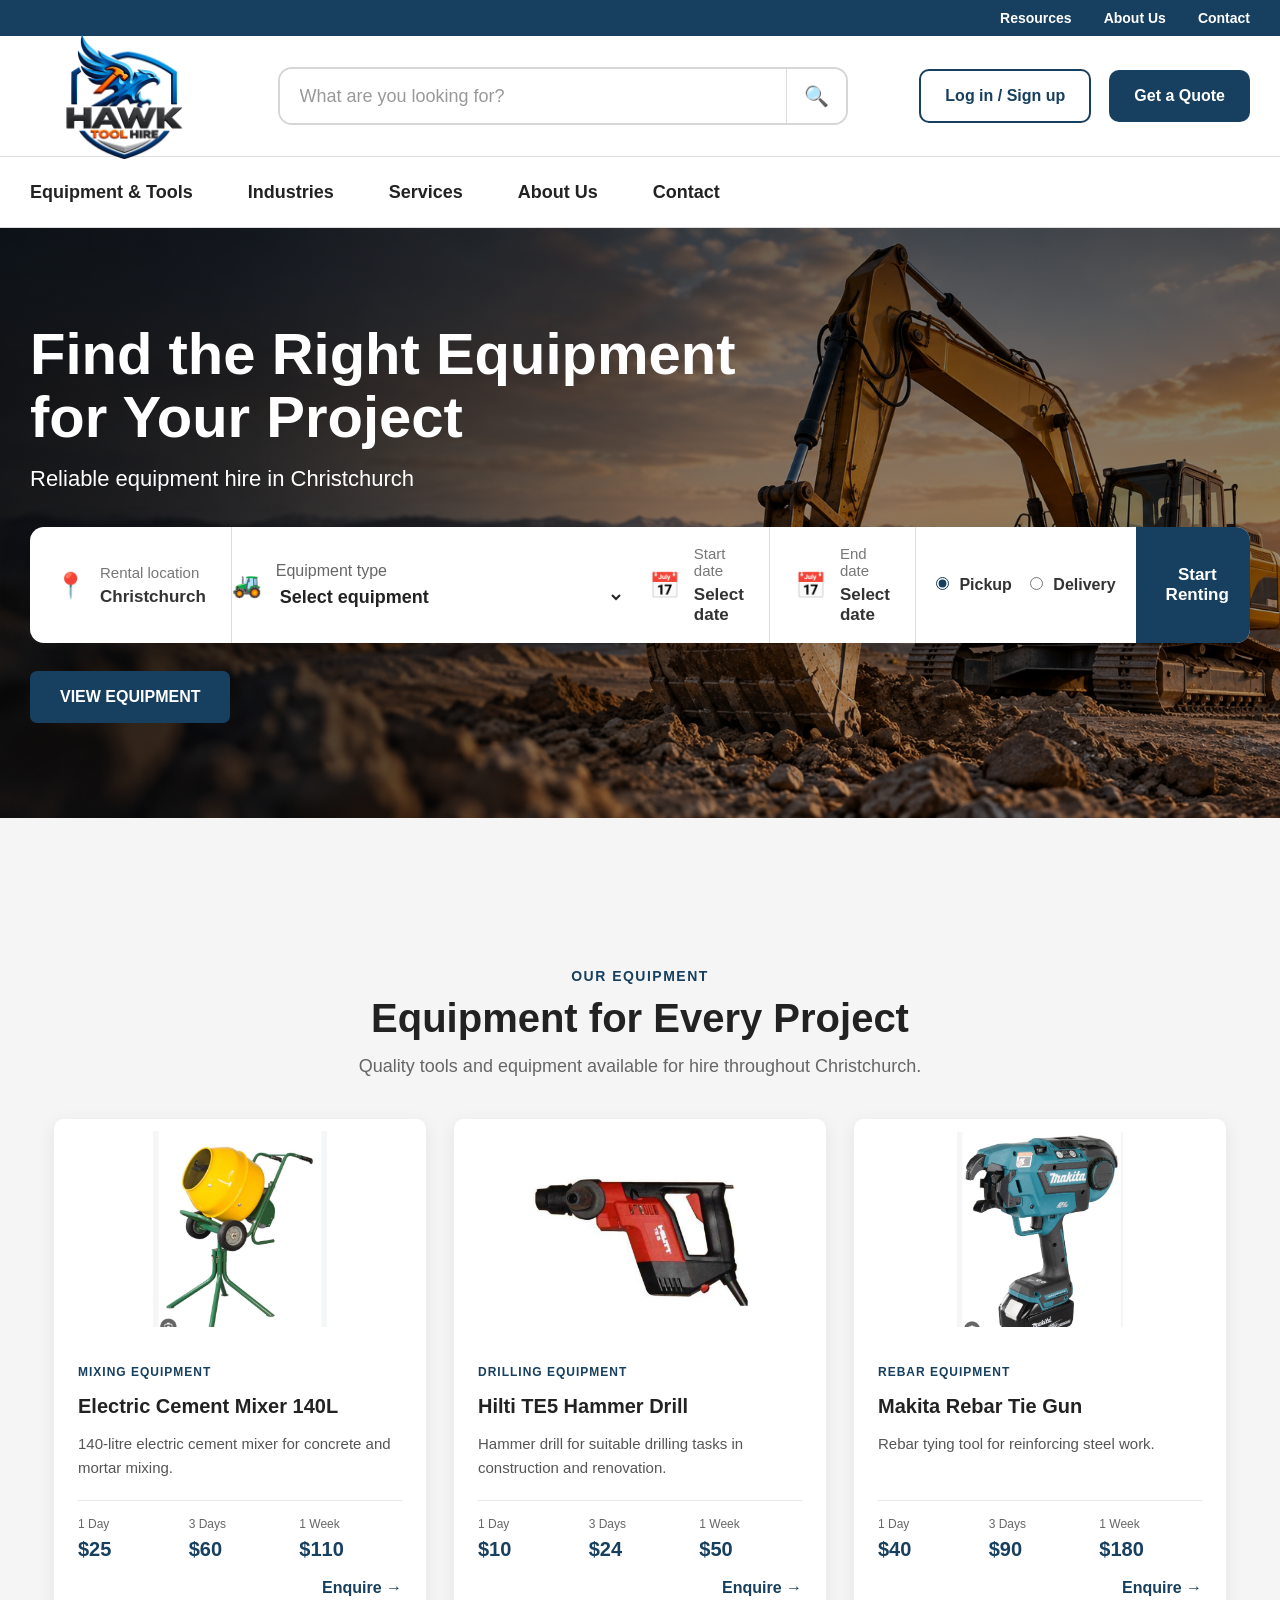
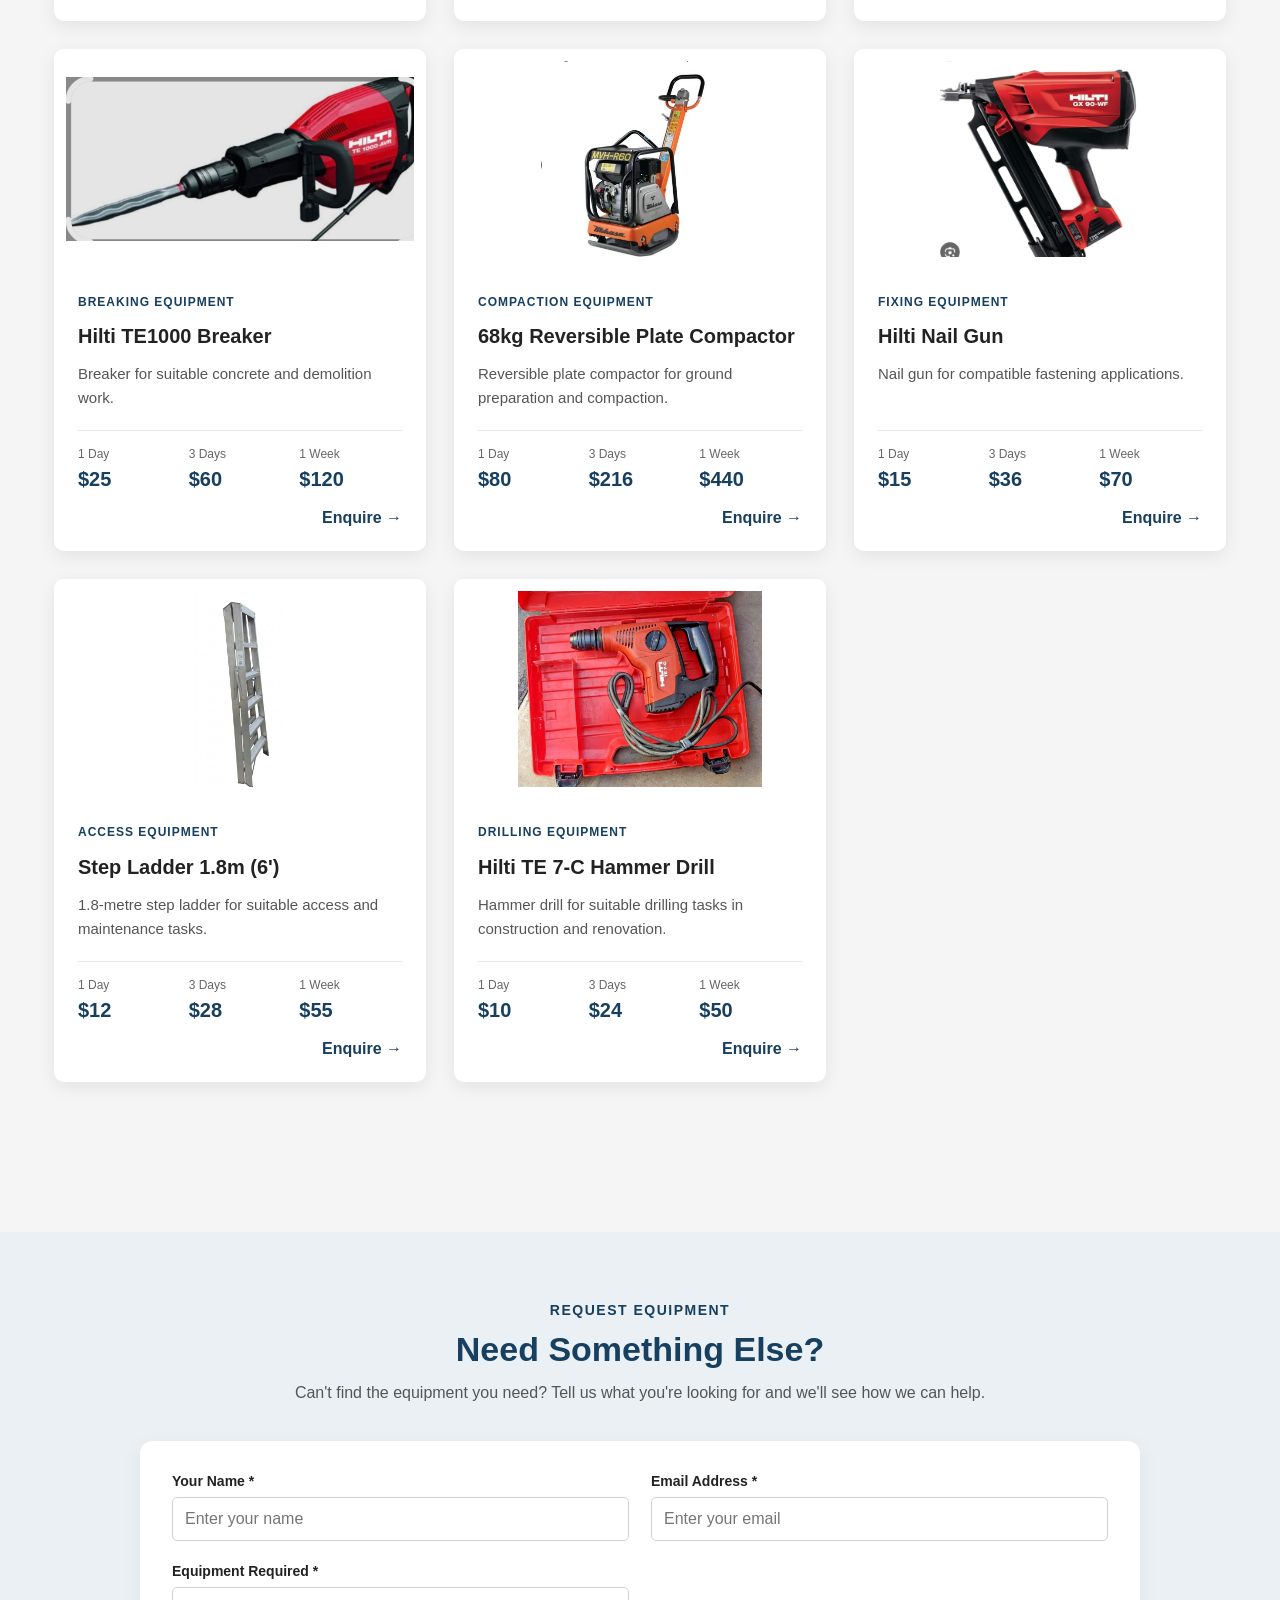
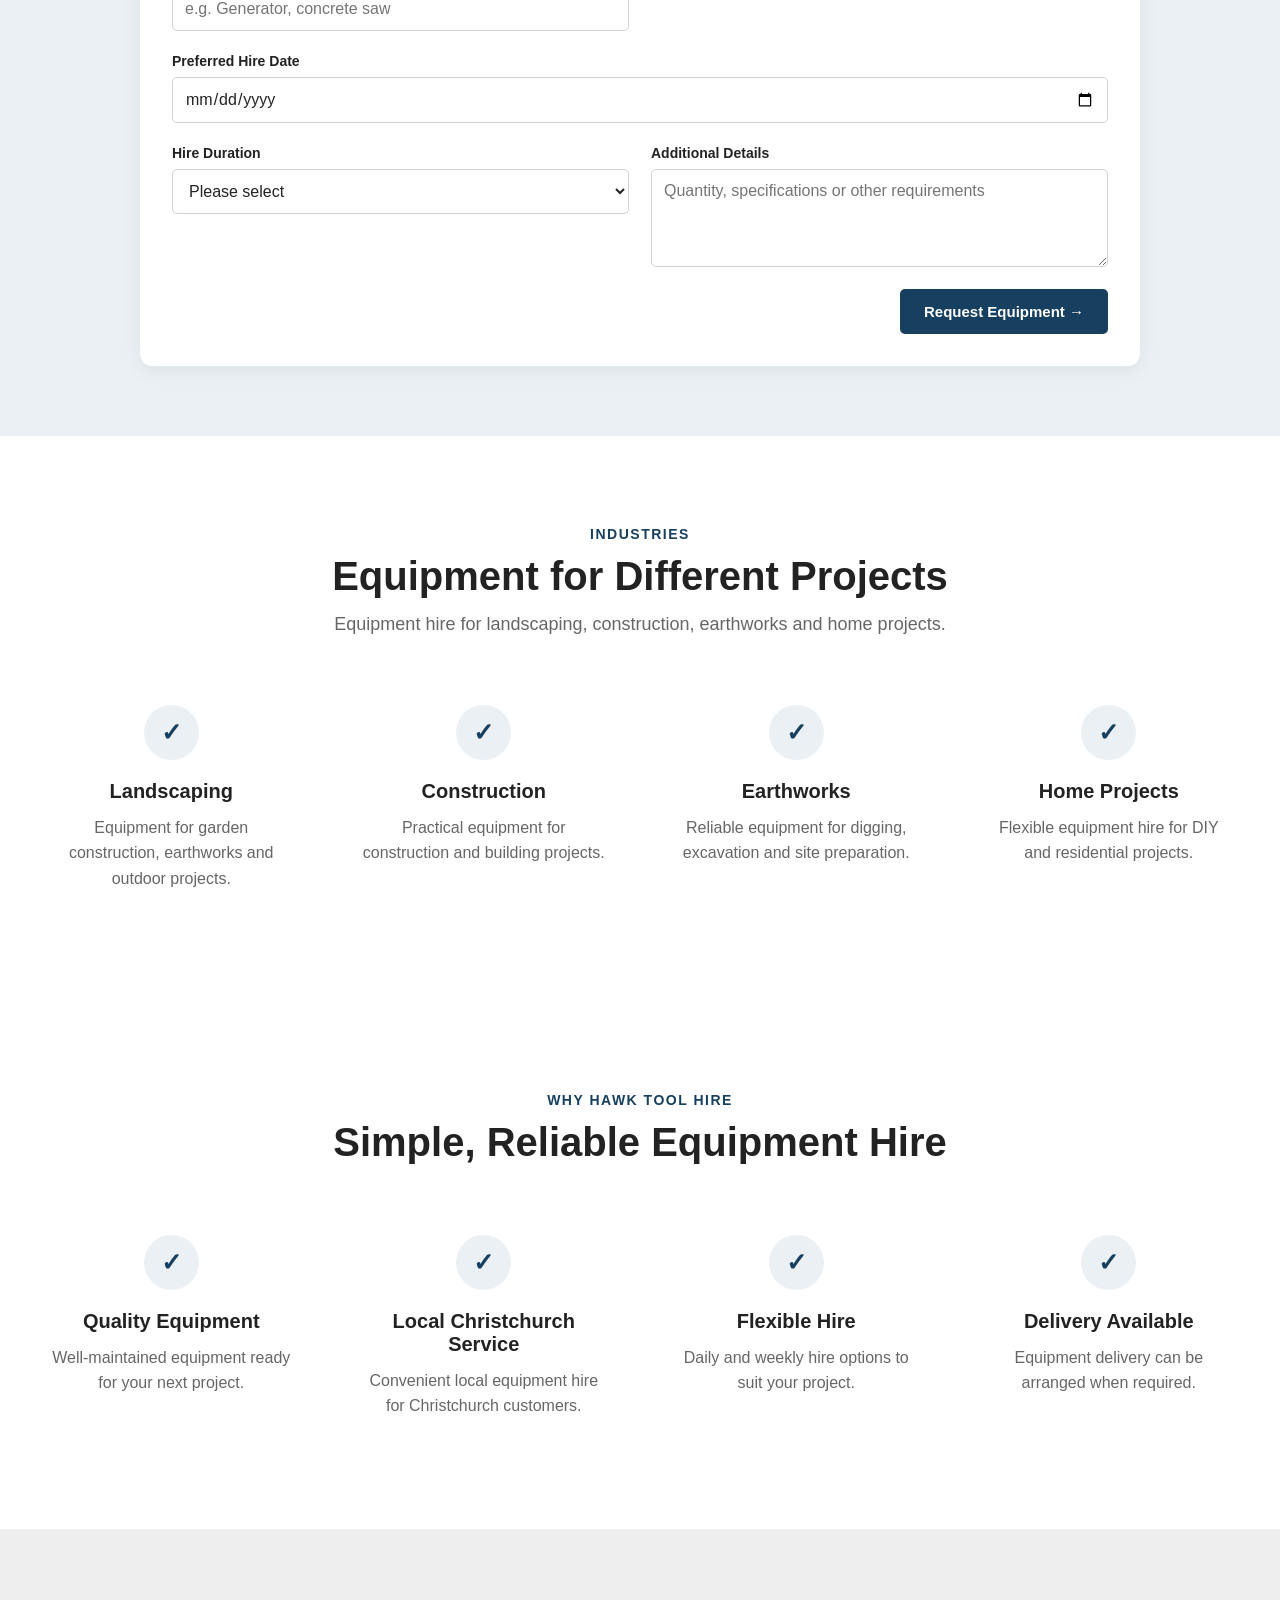
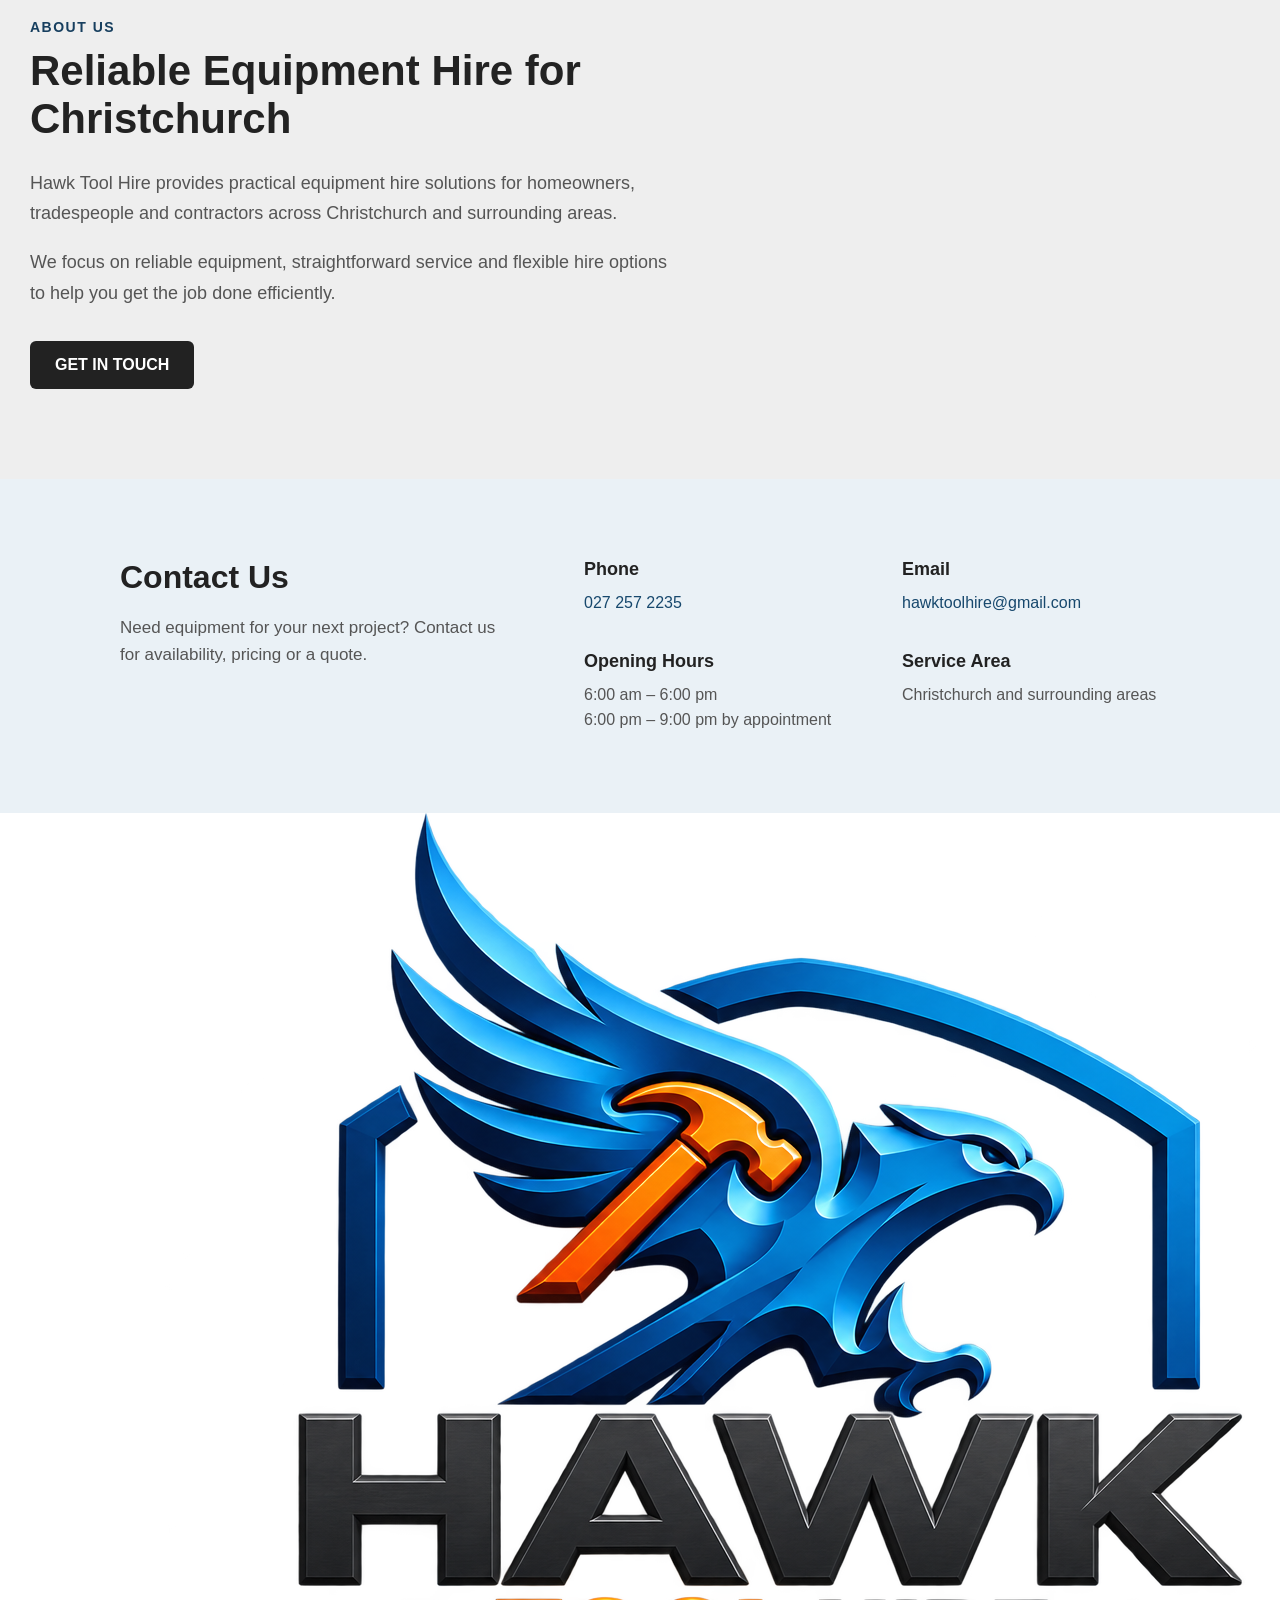
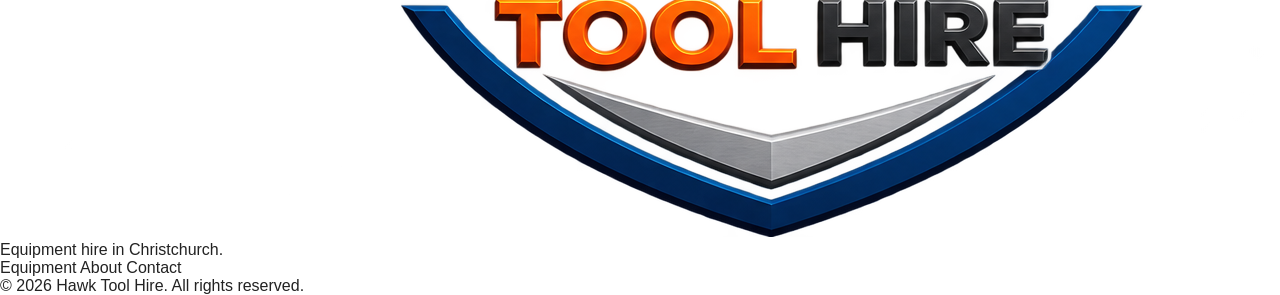
==== commit 9b6088c7: "Add files via upload" ====
--- a/index.html
+++ b/index.html
@@ -672,162 +672,245 @@
 
 
 
-    <!-- EQUIPMENT SECTION -->
-
-    <section class="equipment-section" id="equipment">
-
-        <div class="section-container">
-
-
-            <div class="section-heading">
-
-                <p class="section-label">
-                    OUR EQUIPMENT
-                </p>
-
-                <h2>
-                    Equipment for Every Project
-                </h2>
-
-                <p>
-                    Quality tools and equipment available for hire
-                    throughout Christchurch.
-                </p>
-
-            </div>
-
-
-
-            <div class="equipment-grid">
-
-
-                <!-- CARD 1 -->
-
-                <div class="equipment-card">
-
-                    <div class="equipment-image">
-
-                        <span>MINI DIGGER</span>
-
-                    </div>
-
-
-                    <div class="equipment-info">
-
-                        <h3>
-                            Mini Diggers
-                        </h3>
-
-                        <p>
-                            Compact excavators for digging,
-                            landscaping and earthworks.
-                        </p>
-
-
-                        <div class="equipment-bottom">
-
-                            <span>
-                                From $XXX / day
-                            </span>
-
-                            <a href="#">
-                                View Details →
-                            </a>
-
-                        </div>
-
-                    </div>
-
-                </div>
-
-
-
-                <!-- CARD 2 -->
-
-                <div class="equipment-card">
-
-                    <div class="equipment-image compactor">
-
-                        <span>PLATE COMPACTOR</span>
-
-                    </div>
-
-
-                    <div class="equipment-info">
-
-                        <h3>
-                            Plate Compactors
-                        </h3>
-
-                        <p>
-                            Reliable compaction equipment
-                            for construction and landscaping.
-                        </p>
-
-
-                        <div class="equipment-bottom">
-
-                            <span>
-                                From $XXX / day
-                            </span>
-
-                            <a href="#">
-                                View Details →
-                            </a>
-
-                        </div>
-
-                    </div>
-
-                </div>
-
-
-
-                <!-- CARD 3 -->
-
-                <div class="equipment-card">
-
-                    <div class="equipment-image trailer">
-
-                        <span>TRAILERS</span>
-
-                    </div>
-
-
-                    <div class="equipment-info">
-
-                        <h3>
-                            Trailers
-                        </h3>
-
-                        <p>
-                            Practical trailers for transporting
-                            tools and equipment.
-                        </p>
-
-
-                        <div class="equipment-bottom">
-
-                            <span>
-                                From $XXX / day
-                            </span>
-
-                            <a href="#">
-                                View Details →
-                            </a>
-
-                        </div>
-
-                    </div>
-
-                </div>
-
-
-            </div>
-
-        </div>
-
-    </section>
+    
+
+
+<!-- EQUIPMENT SECTION -->
+<section class="equipment-section" id="equipment">
+    <div class="section-container">
+
+        <div class="section-heading">
+            <p class="section-label">OUR EQUIPMENT</p>
+            <h2>Equipment for Every Project</h2>
+            <p>Quality tools and equipment available for hire throughout Christchurch.</p>
+        </div>
+
+        <div class="equipment-grid">
+
+            <!-- 1. Electric Cement Mixer 140L -->
+            <article class="equipment-card">
+                <div class="equipment-image">
+                    <img src="images/cement-mixer.png" alt="Electric Cement Mixer 140L">
+                </div>
+                <div class="equipment-info">
+                    <p class="equipment-category">MIXING EQUIPMENT</p>
+                    <h3>Electric Cement Mixer 140L</h3>
+                    <p>140-litre electric cement mixer for concrete and mortar mixing.</p>
+                    <div class="equipment-pricing">
+                        <div class="price-option"><span>1 Day</span><strong>$25</strong></div>
+                        <div class="price-option"><span>3 Days</span><strong>$60</strong></div>
+                        <div class="price-option"><span>1 Week</span><strong>$110</strong></div>
+                    </div>
+                    <a class="equipment-enquire" href="mailto:hawktoolhire@gmail.com?subject=Enquiry%20-%20Electric%20Cement%20Mixer%20140L">Enquire →</a>
+                </div>
+            </article>
+
+            <!-- 2. Hilti TE5 Hammer Drill -->
+            <article class="equipment-card">
+                <div class="equipment-image">
+                    <img src="images/hilti-te5.png" alt="Hilti TE5 Hammer Drill">
+                </div>
+                <div class="equipment-info">
+                    <p class="equipment-category">DRILLING EQUIPMENT</p>
+                    <h3>Hilti TE5 Hammer Drill</h3>
+                    <p>Hammer drill for suitable drilling tasks in construction and renovation.</p>
+                    <div class="equipment-pricing">
+                        <div class="price-option"><span>1 Day</span><strong>$10</strong></div>
+                        <div class="price-option"><span>3 Days</span><strong>$24</strong></div>
+                        <div class="price-option"><span>1 Week</span><strong>$50</strong></div>
+                    </div>
+                    <a class="equipment-enquire" href="mailto:hawktoolhire@gmail.com?subject=Enquiry%20-%20Hilti%20TE5%20Hammer%20Drill">Enquire →</a>
+                </div>
+            </article>
+
+            <!-- 3. Makita Rebar Tie Gun -->
+            <article class="equipment-card">
+                <div class="equipment-image">
+                    <img src="images/rebar-tie-gun.png" alt="Makita Rebar Tie Gun">
+                </div>
+                <div class="equipment-info">
+                    <p class="equipment-category">REBAR EQUIPMENT</p>
+                    <h3>Makita Rebar Tie Gun</h3>
+                    <p>Rebar tying tool for reinforcing steel work.</p>
+                    <div class="equipment-pricing">
+                        <div class="price-option"><span>1 Day</span><strong>$40</strong></div>
+                        <div class="price-option"><span>3 Days</span><strong>$90</strong></div>
+                        <div class="price-option"><span>1 Week</span><strong>$180</strong></div>
+                    </div>
+                    <a class="equipment-enquire" href="mailto:hawktoolhire@gmail.com?subject=Enquiry%20-%20Makita%20Rebar%20Tie%20Gun">Enquire →</a>
+                </div>
+            </article>
+
+            <!-- 4. Hilti TE1000 Breaker -->
+            <article class="equipment-card">
+                <div class="equipment-image">
+                    <img src="images/hilti-te1000.png" alt="Hilti TE1000 Breaker">
+                </div>
+                <div class="equipment-info">
+                    <p class="equipment-category">BREAKING EQUIPMENT</p>
+                    <h3>Hilti TE1000 Breaker</h3>
+                    <p>Breaker for suitable concrete and demolition work.</p>
+                    <div class="equipment-pricing">
+                        <div class="price-option"><span>1 Day</span><strong>$25</strong></div>
+                        <div class="price-option"><span>3 Days</span><strong>$60</strong></div>
+                        <div class="price-option"><span>1 Week</span><strong>$120</strong></div>
+                    </div>
+                    <a class="equipment-enquire" href="mailto:hawktoolhire@gmail.com?subject=Enquiry%20-%20Hilti%20TE1000%20Breaker">Enquire →</a>
+                </div>
+            </article>
+
+            <!-- 5. 68kg Reversible Plate Compactor -->
+            <article class="equipment-card">
+                <div class="equipment-image">
+                    <img src="images/plate-compactor.png" alt="68kg Reversible Plate Compactor">
+                </div>
+                <div class="equipment-info">
+                    <p class="equipment-category">COMPACTION EQUIPMENT</p>
+                    <h3>68kg Reversible Plate Compactor</h3>
+                    <p>Reversible plate compactor for ground preparation and compaction.</p>
+                    <div class="equipment-pricing">
+                        <div class="price-option"><span>1 Day</span><strong>$80</strong></div>
+                        <div class="price-option"><span>3 Days</span><strong>$216</strong></div>
+                        <div class="price-option"><span>1 Week</span><strong>$440</strong></div>
+                    </div>
+                    <a class="equipment-enquire" href="mailto:hawktoolhire@gmail.com?subject=Enquiry%20-%20Plate%20Compactor">Enquire →</a>
+                </div>
+            </article>
+
+            <!-- 6. Hilti Nail Gun -->
+            <article class="equipment-card">
+                <div class="equipment-image">
+                    <img src="images/hilti-nail-gun.png" alt="Hilti Nail Gun">
+                </div>
+                <div class="equipment-info">
+                    <p class="equipment-category">FIXING EQUIPMENT</p>
+                    <h3>Hilti Nail Gun</h3>
+                    <p>Nail gun for compatible fastening applications.</p>
+                    <div class="equipment-pricing">
+                        <div class="price-option"><span>1 Day</span><strong>$15</strong></div>
+                        <div class="price-option"><span>3 Days</span><strong>$36</strong></div>
+                        <div class="price-option"><span>1 Week</span><strong>$70</strong></div>
+                    </div>
+                    <a class="equipment-enquire" href="mailto:hawktoolhire@gmail.com?subject=Enquiry%20-%20Hilti%20Nail%20Gun">Enquire →</a>
+                </div>
+            </article>
+
+            <!-- 7. Step Ladder -->
+            <article class="equipment-card">
+                <div class="equipment-image">
+                    <img src="images/step-ladder.png" alt="Step Ladder 1.8m (6 feet)">
+                </div>
+                <div class="equipment-info">
+                    <p class="equipment-category">ACCESS EQUIPMENT</p>
+                    <h3>Step Ladder 1.8m (6')</h3>
+                    <p>1.8-metre step ladder for suitable access and maintenance tasks.</p>
+                    <div class="equipment-pricing">
+                        <div class="price-option"><span>1 Day</span><strong>$12</strong></div>
+                        <div class="price-option"><span>3 Days</span><strong>$28</strong></div>
+                        <div class="price-option"><span>1 Week</span><strong>$55</strong></div>
+                    </div>
+                    <a class="equipment-enquire" href="mailto:hawktoolhire@gmail.com?subject=Enquiry%20-%20Step%20Ladder%201.8m">Enquire →</a>
+                </div>
+            </article>
+
+            <!-- 8. Hilti TE 7-C Hammer Drill -->
+            <article class="equipment-card">
+                <div class="equipment-image">
+                    <img src="images/hilti-te7c.png" alt="Hilti TE 7-C Hammer Drill">
+                </div>
+                <div class="equipment-info">
+                    <p class="equipment-category">DRILLING EQUIPMENT</p>
+                    <h3>Hilti TE 7-C Hammer Drill</h3>
+                    <p>Hammer drill for suitable drilling tasks in construction and renovation.</p>
+                    <div class="equipment-pricing">
+                        <div class="price-option"><span>1 Day</span><strong>$10</strong></div>
+                        <div class="price-option"><span>3 Days</span><strong>$24</strong></div>
+                        <div class="price-option"><span>1 Week</span><strong>$50</strong></div>
+                    </div>
+                    <a class="equipment-enquire" href="mailto:hawktoolhire@gmail.com?subject=Enquiry%20-%20Hilti%20TE%207-C%20Hammer%20Drill">Enquire →</a>
+                </div>
+            </article>
+
+        </div>
+    </div>
+</section>
+
+<!-- REQUEST EQUIPMENT SECTION -->
+<section class="request-section" id="request-equipment">
+    <div class="request-container">
+
+        <div class="request-intro">
+            <p class="section-label">REQUEST EQUIPMENT</p>
+            <h2>Need Something Else?</h2>
+            <p>
+                Can't find the equipment you need?
+                Tell us what you're looking for and we'll see how we can help.
+            </p>
+        </div>
+
+        <form class="request-form"
+              action="https://formsubmit.co/hawktoolhire@gmail.com"
+              method="POST">
+
+            <input type="hidden" name="_subject"
+                   value="New Equipment Request - Hawk Tool Hire">
+
+            <input type="hidden" name="_captcha" value="true">
+
+            <div class="request-field">
+                <label for="request-name">Your Name *</label>
+                <input id="request-name" type="text"
+                       name="Name" required
+                       placeholder="Enter your name">
+            </div>
+
+            <div class="request-field">
+                <label for="request-email">Email Address *</label>
+                <input id="request-email" type="email"
+                       name="Email" required
+                       placeholder="Enter your email">
+            </div>
+
+            <div class="request-field">
+                <label for="request-equipment-name">Equipment Required *</label>
+                <input id="request-equipment-name" type="text"
+                       name="Equipment Required" required
+                       placeholder="e.g. Generator, concrete saw">
+            </div>
+
+            <div class="request-field">
+                <label for="request-date">Preferred Hire Date</label>
+                <input id="request-date" type="date"
+                       name="Preferred Hire Date">
+            </div>
+
+            <div class="request-field">
+                <label for="request-duration">Hire Duration</label>
+                <select id="request-duration" name="Hire Duration">
+                    <option value="">Please select</option>
+                    <option>1 day</option>
+                    <option>3 days</option>
+                    <option>1 week</option>
+                    <option>Longer than 1 week</option>
+                </select>
+            </div>
+
+            <div class="request-field">
+                <label for="request-details">Additional Details</label>
+                <textarea id="request-details" name="Additional Details"
+                          rows="4"
+                          placeholder="Quantity, specifications or other requirements"></textarea>
+            </div>
+
+            <button type="submit" class="request-submit">
+                Request Equipment →
+            </button>
+
+        </form>
+
+    </div>
+</section>
+
 
 
 
--- a/css/style.css
+++ b/css/style.css
@@ -1433,4 +1433,424 @@
     background: #17486d;
 
     color: #ffffff;
-}+}
+
+/* Product equipment cards */
+.equipment-grid {
+    display: grid;
+    grid-template-columns: repeat(3, minmax(0, 1fr));
+    gap: 28px;
+}
+
+.equipment-card {
+    min-width: 0;
+    overflow: hidden;
+    background: #ffffff;
+    border-radius: 10px;
+    box-shadow: 0 5px 18px rgba(0, 0, 0, 0.08);
+    transition: transform 0.2s ease, box-shadow 0.2s ease;
+}
+
+.equipment-card:hover {
+    transform: translateY(-4px);
+    box-shadow: 0 10px 25px rgba(0, 0, 0, 0.12);
+}
+
+
+/* Product image area */
+.equipment-image {
+    width: 100%;
+    height: 220px;
+    padding: 12px;
+    overflow: hidden;
+    background: #ffffff;
+    box-sizing: border-box;
+    display: flex;
+    align-items: center;
+    justify-content: center;
+}
+
+/* Show the whole equipment image */
+.equipment-image img {
+    display: block;
+    width: 100%;
+    height: 100%;
+    object-fit: contain;
+    object-position: center;
+}
+
+.equipment-info {
+    padding: 24px;
+}
+
+.equipment-category {
+    margin: 0 0 10px;
+    color: #173f5f;
+    font-size: 12px;
+    font-weight: 800;
+    letter-spacing: 1px;
+}
+
+.equipment-info h3 {
+    margin: 0 0 12px;
+    color: #222222;
+    font-size: 21px;
+    line-height: 1.35;
+}
+
+.equipment-info > p:not(.equipment-category) {
+    min-height: 48px;
+    margin: 0 0 24px;
+    color: #555555;
+    font-size: 15px;
+    line-height: 1.65;
+}
+
+.equipment-bottom {
+    display: flex;
+    align-items: center;
+    justify-content: space-between;
+    flex-wrap: wrap;
+    gap: 12px;
+    padding-top: 16px;
+    border-top: 1px solid #e5e9ec;
+}
+
+.equipment-price {
+    color: #173f5f;
+    font-size: 22px;
+    font-weight: 800;
+}
+
+.equipment-price small {
+    font-size: 14px;
+    font-weight: 400;
+    color: #666666;
+}
+
+.equipment-bottom a {
+    color: #173f5f;
+    font-weight: 700;
+    text-decoration: none;
+}
+
+.equipment-bottom a:hover {
+    color: #0f2f46;
+    text-decoration: underline;
+}
+
+@media (max-width: 900px) {
+    .equipment-grid {
+        grid-template-columns: repeat(2, minmax(0, 1fr));
+    }
+}
+
+@media (max-width: 600px) {
+    .equipment-grid {
+        grid-template-columns: 1fr;
+    }
+
+    .equipment-image {
+        height: 230px;
+    }
+}
+
+/* ===== Equipment section layout ===== */
+
+.equipment-section {
+    padding: 60px 24px;
+    background: #f5f5f5;
+}
+
+.equipment-section .section-container {
+    width: 100%;
+    max-width: 1400px;
+    margin: 0 auto;
+}
+
+.equipment-section .section-heading {
+    text-align: center;
+    margin-bottom: 42px;
+}
+
+.equipment-grid {
+    display: grid;
+    grid-template-columns: repeat(3, minmax(0, 1fr));
+    gap: 28px;
+    align-items: stretch;
+}
+
+.equipment-card {
+    min-width: 0;
+    display: flex;
+    flex-direction: column;
+    overflow: hidden;
+    background: #ffffff;
+    border-radius: 10px;
+    box-shadow: 0 5px 18px rgba(0, 0, 0, 0.08);
+}
+
+.equipment-image {
+    width: 100%;
+    height: 220px;
+    padding: 12px;
+    box-sizing: border-box;
+    background: #ffffff;
+    display: flex;
+    align-items: center;
+    justify-content: center;
+    overflow: hidden;
+}
+
+.equipment-image img {
+    display: block;
+    width: 100%;
+    height: 100%;
+    object-fit: contain;
+    object-position: center;
+}
+
+.equipment-info {
+    display: flex;
+    flex: 1;
+    flex-direction: column;
+    padding: 24px;
+}
+
+.equipment-info .equipment-category {
+    margin: 0 0 10px;
+    color: #173f5f;
+    font-size: 12px;
+    font-weight: 800;
+    letter-spacing: 1px;
+}
+
+.equipment-info h3 {
+    margin: 0 0 12px;
+    color: #222222;
+    font-size: 20px;
+    line-height: 1.4;
+}
+
+.equipment-info > p:not(.equipment-category) {
+    margin: 0 0 20px;
+    color: #555555;
+    font-size: 15px;
+    line-height: 1.6;
+}
+
+.equipment-pricing {
+    display: grid;
+    grid-template-columns: repeat(3, minmax(0, 1fr));
+    gap: 8px;
+    margin-top: auto;
+    padding-top: 16px;
+    border-top: 1px solid #e5e9ec;
+}
+
+.price-option {
+    display: flex;
+    flex-direction: column;
+    gap: 7px;
+}
+
+.price-option span {
+    color: #666666;
+    font-size: 12px;
+}
+
+.price-option strong {
+    color: #173f5f;
+    font-size: 20px;
+}
+
+.equipment-enquire {
+    display: inline-block;
+    align-self: flex-end;
+    margin-top: 18px;
+    color: #173f5f;
+    font-weight: 700;
+    text-decoration: none;
+}
+
+.equipment-enquire:hover {
+    color: #0f2f46;
+    text-decoration: underline;
+}
+
+@media (max-width: 900px) {
+    .equipment-grid {
+        grid-template-columns: repeat(2, minmax(0, 1fr));
+    }
+}
+
+@media (max-width: 600px) {
+    .equipment-section {
+        padding: 40px 16px;
+    }
+
+    .equipment-grid {
+        grid-template-columns: 1fr;
+        gap: 22px;
+    }
+
+    .equipment-image {
+        height: 230px;
+    }
+}
+
+/* Fix equipment cards width */
+.equipment-section .section-container {
+    width: 100%;
+    max-width: 1400px;
+    margin: 0 auto;
+}
+
+.equipment-section .equipment-grid {
+    display: grid;
+    grid-template-columns: repeat(3, minmax(0, 1fr));
+    gap: 28px;
+    align-items: stretch;
+}
+
+.equipment-section .equipment-card {
+    width: auto;
+    min-width: 0;
+    max-width: none;
+    box-sizing: border-box;
+}
+
+.equipment-section .equipment-image {
+    width: 100%;
+    height: 220px;
+}
+
+.equipment-section .equipment-info {
+    min-width: 0;
+    box-sizing: border-box;
+}
+
+@media (max-width: 900px) {
+    .equipment-section .equipment-grid {
+        grid-template-columns: repeat(2, minmax(0, 1fr));
+    }
+}
+
+@media (max-width: 600px) {
+    .equipment-section .equipment-grid {
+        grid-template-columns: 1fr;
+    }
+}
+
+/* ===== Request Equipment ===== */
+
+.request-section {
+    padding: 70px 24px;
+    background: #eaf0f4;
+}
+
+.request-container {
+    max-width: 1000px;
+    margin: 0 auto;
+}
+
+.request-intro {
+    text-align: center;
+    margin-bottom: 35px;
+}
+
+.request-intro h2 {
+    margin: 10px 0;
+    color: #173f5f;
+    font-size: 34px;
+}
+
+.request-intro > p:last-child {
+    color: #555;
+    line-height: 1.7;
+}
+
+.request-form {
+    display: grid;
+    grid-template-columns: repeat(2, minmax(0, 1fr));
+    gap: 22px;
+    padding: 32px;
+    background: #fff;
+    border-radius: 12px;
+    box-shadow: 0 5px 20px rgba(0, 0, 0, 0.06);
+}
+
+.request-field {
+    display: flex;
+    flex-direction: column;
+    gap: 8px;
+    min-width: 0;
+}
+
+.request-field label {
+    color: #222;
+    font-size: 14px;
+    font-weight: 700;
+}
+
+.request-field input,
+.request-field select,
+.request-field textarea {
+    width: 100%;
+    padding: 12px;
+    border: 1px solid #ccd4da;
+    border-radius: 5px;
+    background: #fff;
+    color: #222;
+    font: inherit;
+    box-sizing: border-box;
+}
+
+.request-field textarea {
+    resize: vertical;
+}
+
+.request-field:nth-child(6) {
+    grid-column: 1 / -1;
+}
+
+.request-submit {
+    grid-column: 1 / -1;
+    justify-self: end;
+    padding: 14px 24px;
+    border: 0;
+    border-radius: 5px;
+    background: #173f5f;
+    color: #fff;
+    font-size: 15px;
+    font-weight: 700;
+    cursor: pointer;
+}
+
+.request-submit:hover {
+    background: #0f2f46;
+}
+
+@media (max-width: 600px) {
+    .request-section {
+        padding: 45px 16px;
+    }
+
+    .request-form {
+        grid-template-columns: 1fr;
+        padding: 22px;
+    }
+
+    .request-field:nth-child(6),
+    .request-submit {
+        grid-column: 1;
+    }
+
+    .request-submit {
+        justify-self: stretch;
+    }
+
+    .request-intro h2 {
+        font-size: 28px;
+    }
+}
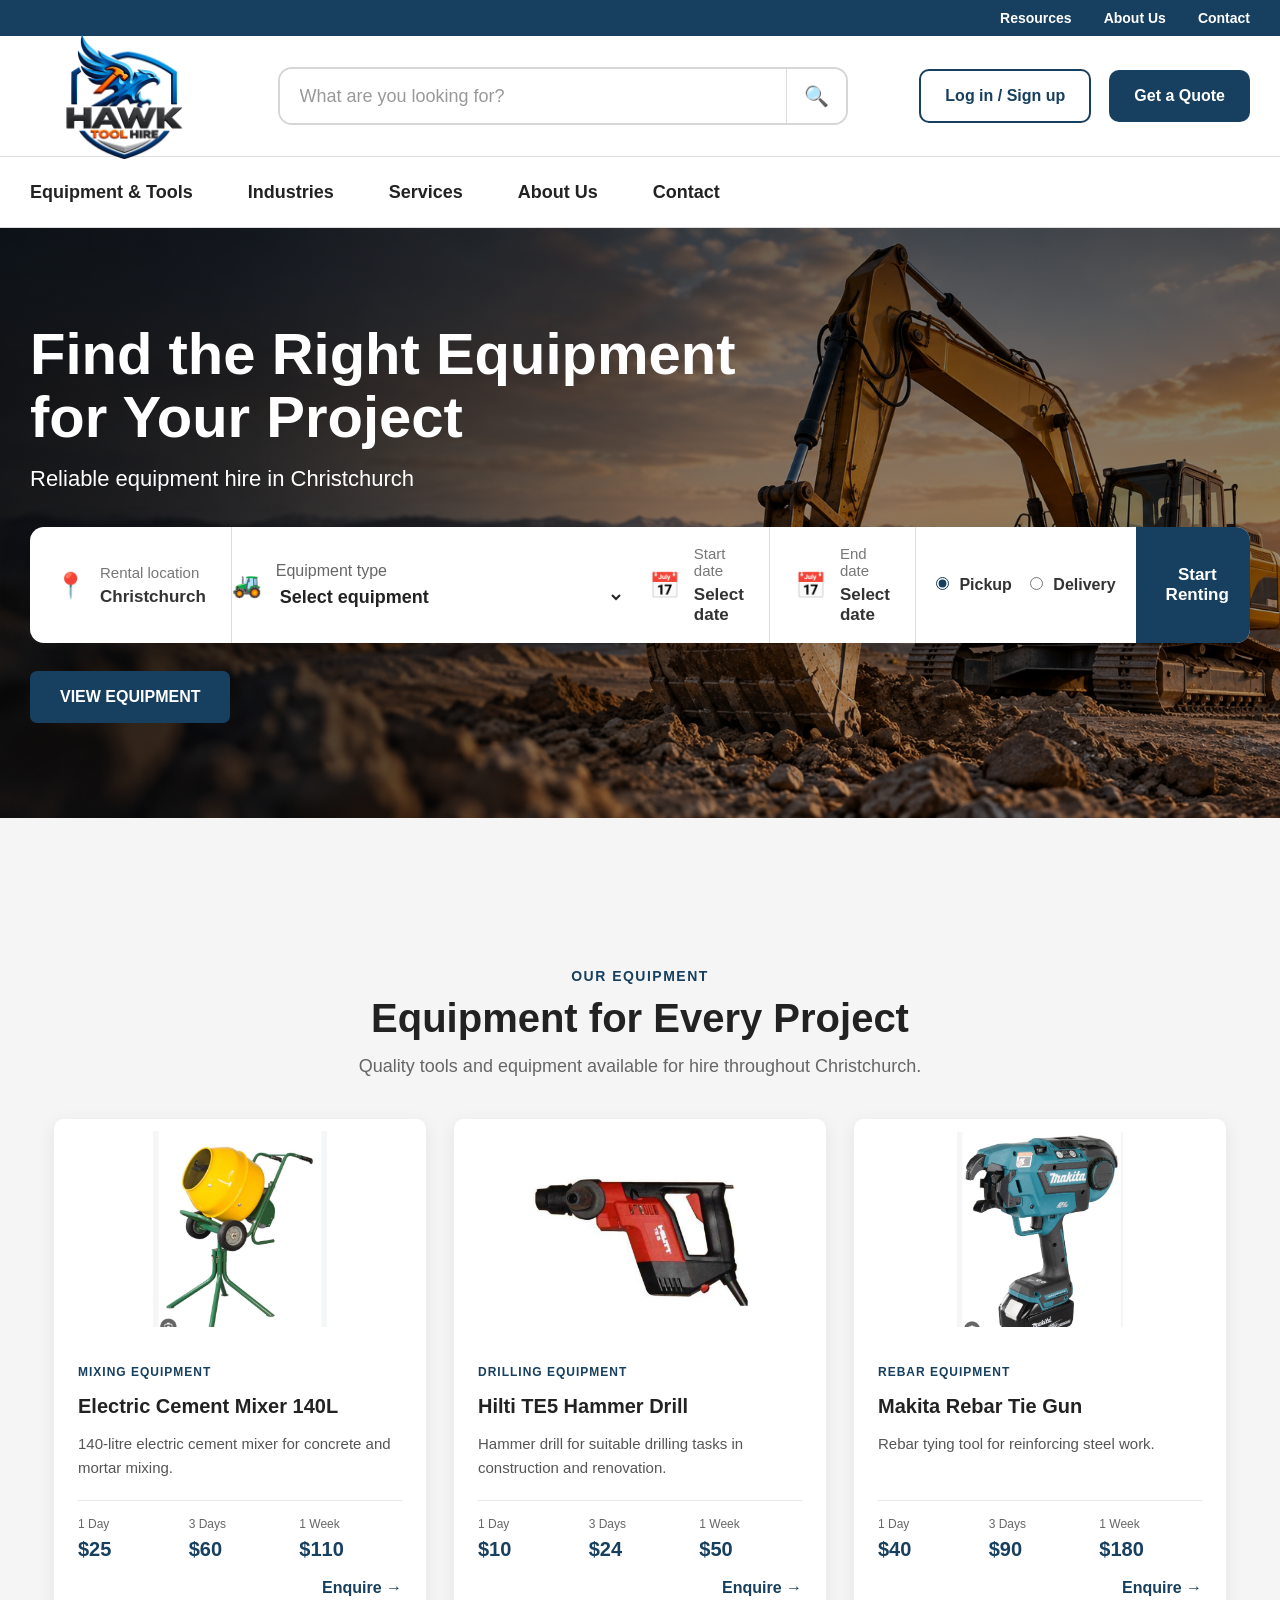
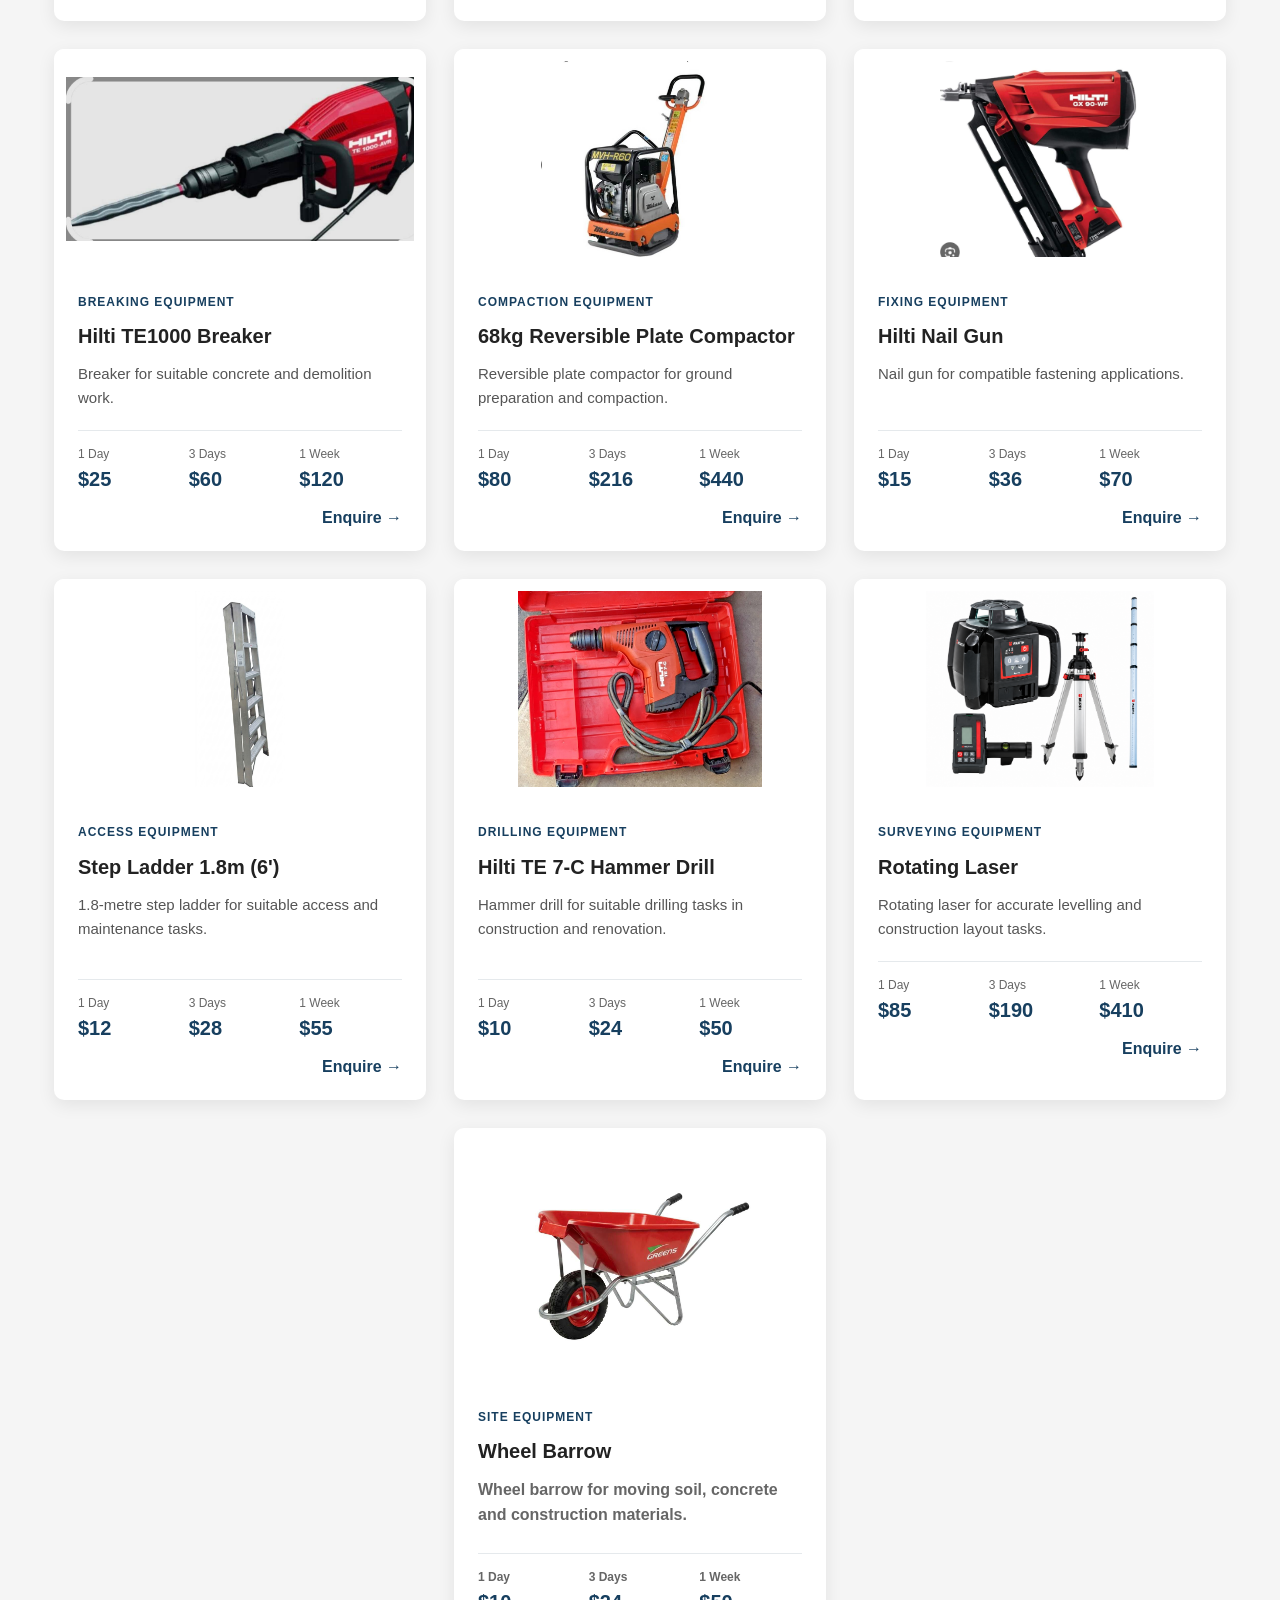
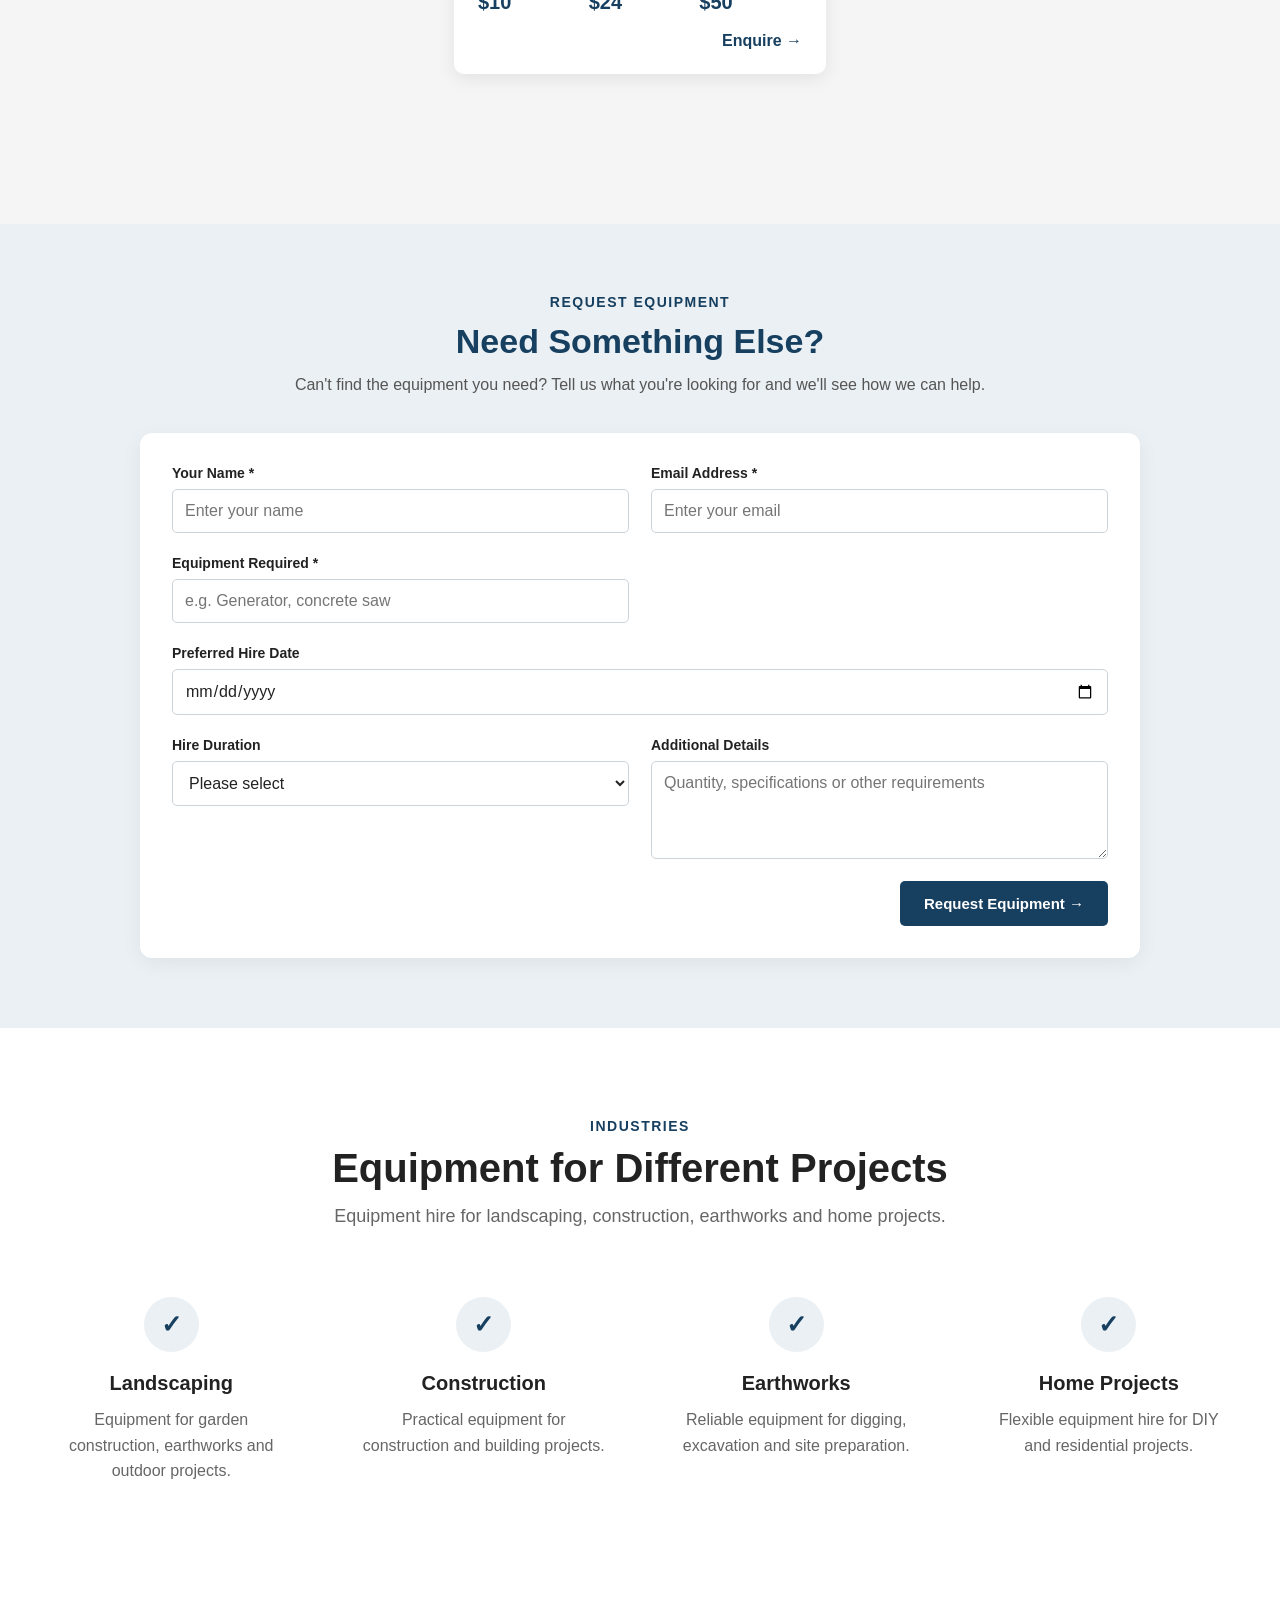
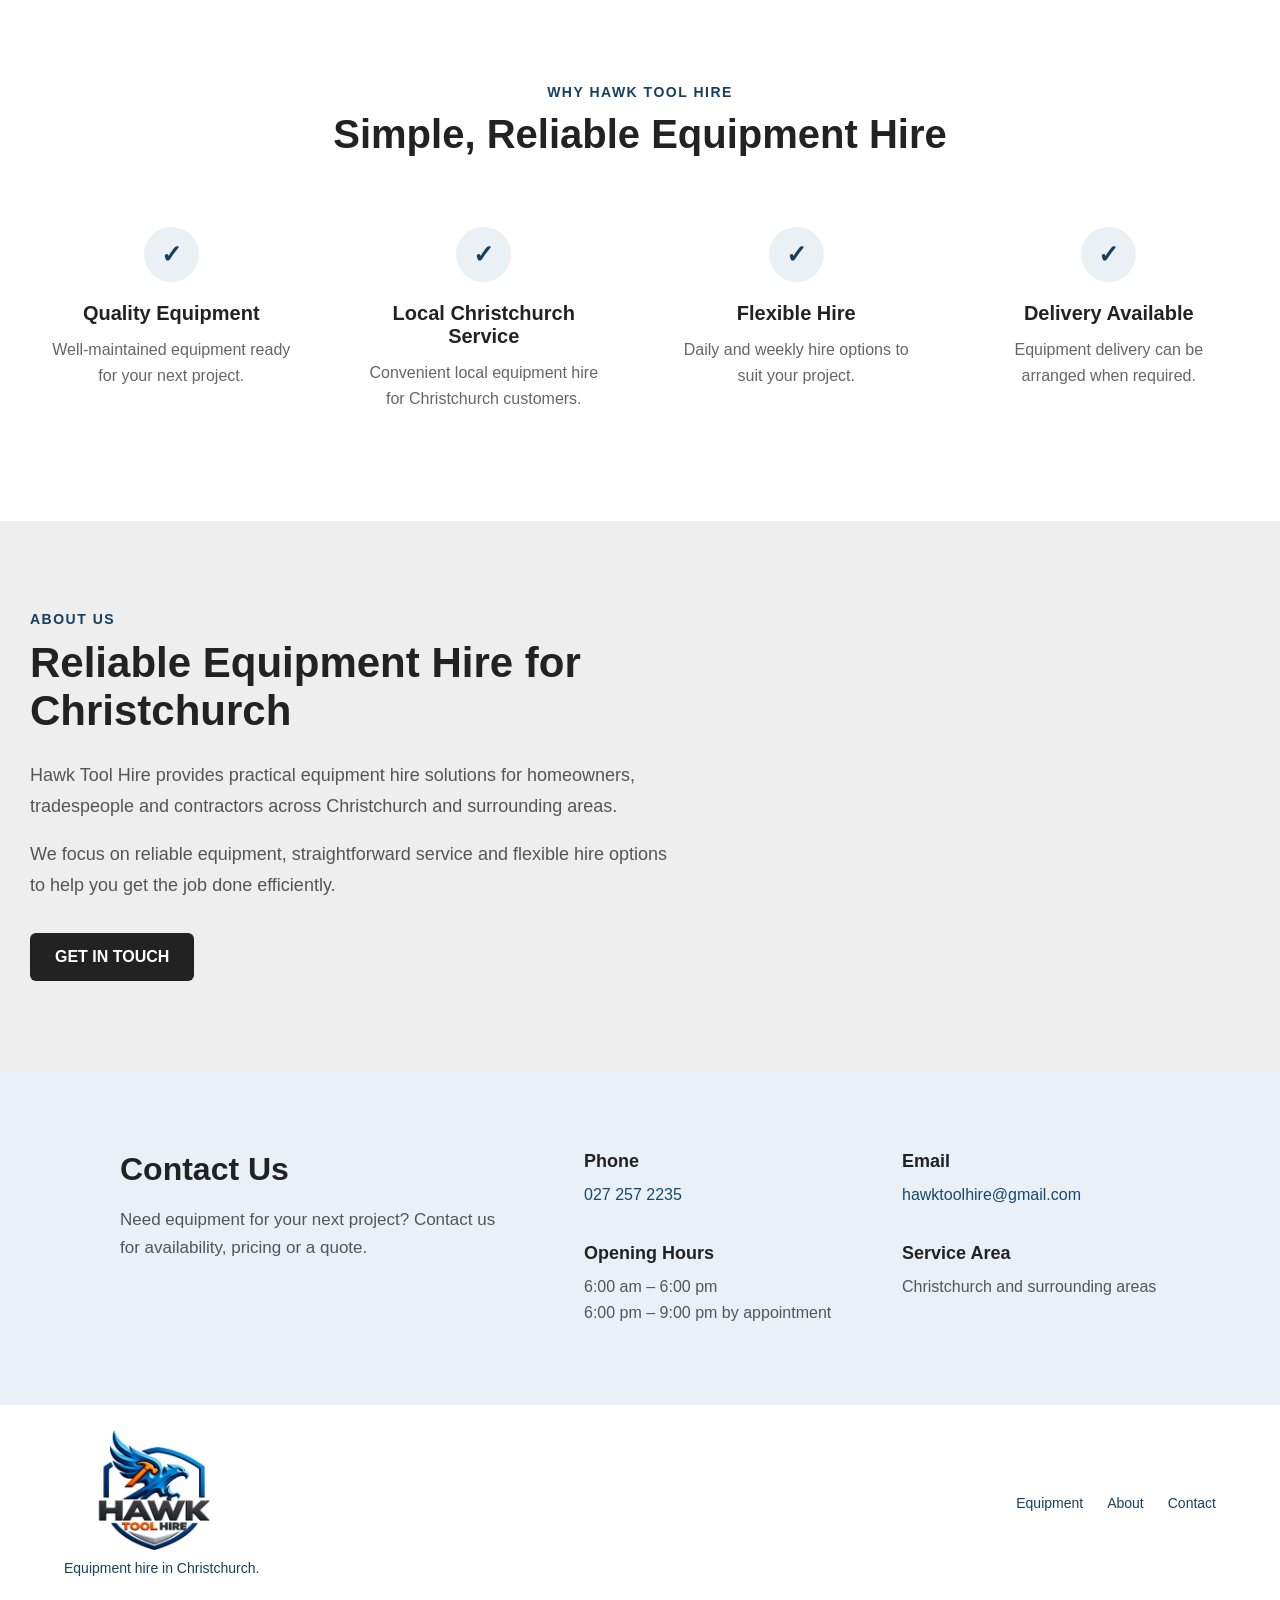
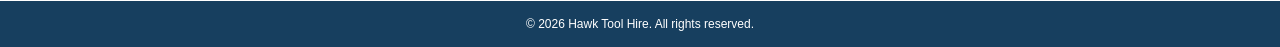
==== commit b3d0acc6: "Add files via upload" ====
--- a/index.html
+++ b/index.html
@@ -830,7 +830,64 @@
                     <a class="equipment-enquire" href="mailto:hawktoolhire@gmail.com?subject=Enquiry%20-%20Hilti%20TE%207-C%20Hammer%20Drill">Enquire →</a>
                 </div>
             </article>
-
+            <!-- 9. Rotating Laser -->
+            <article class="equipment-card">
+                <div class="equipment-image">
+                    <img src="images/rotating-laser.png" alt="Rotating Laser">
+                </div>
+                <div class="equipment-info">
+                    <p class="equipment-category">SURVEYING EQUIPMENT</p>
+                    <h3>Rotating Laser</h3>
+                    <p>Rotating laser for accurate levelling and construction layout tasks.</p>
+                    <div class="equipment-pricing">
+                        <div class="price-option"><span>1 Day</span><strong>$85</strong></div>
+                        <div class="price-option"><span>3 Days</span><strong>$190</strong></div>
+                        <div class="price-option"><span>1 Week</span><strong>$410</strong></div>
+                    </div>
+                    <a class="equipment-enquire" href="mailto:hawktoolhire@gmail.com?subject=Enquiry%20-%20Rotating%20Laser">
+                        Enquire →
+                </div>
+            </article>
+
+
+           <!-- 10. Wheel Barrow -->
+<article class="equipment-card">
+    <div class="equipment-image wheel-image">
+        <img src="images/wheel-barrow.png" alt="Wheel Barrow">
+    </div>
+
+    <div class="equipment-info">
+        <p class="equipment-category">SITE EQUIPMENT</p>
+
+        <h3>Wheel Barrow</h3>
+
+        <p>
+            Wheel barrow for moving soil, concrete and construction materials.
+        </p>
+
+        <div class="equipment-pricing">
+            <div class="price-option">
+                <span>1 Day</span>
+                <strong>$10</strong>
+            </div>
+
+            <div class="price-option">
+                <span>3 Days</span>
+                <strong>$24</strong>
+            </div>
+
+            <div class="price-option">
+                <span>1 Week</span>
+                <strong>$50</strong>
+            </div>
+        </div>
+
+        <a class="equipment-enquire"
+           href="mailto:hawktoolhire@gmail.com?subject=Enquiry%20-%20Wheel%20Barrow">
+            Enquire →
+        </a>
+    </div>
+</article>
         </div>
     </div>
 </section>
--- a/css/style.css
+++ b/css/style.css
@@ -1,1856 +1,1780 @@
-/* =========================
-   GENERAL
-========================= */
-
-* {
-    margin: 0;
-    padding: 0;
-    box-sizing: border-box;
-}
-
-html {
-    scroll-behavior: smooth;
-}
-
-body {
-    font-family: Arial, Helvetica, sans-serif;
-    color: #222;
-    background-color: #ffffff;
-}
-
-a {
-    text-decoration: none;
-    color: inherit;
-}
-
-button {
-    font-family: inherit;
-}
-
-
-/* =========================
-   TOP GREEN BAR
-========================= */
-
-.top-bar {
-    background-color: #173F5F;
-    color: white;
-    height: 36px;
-}
-
-.top-container {
-    max-width: 1400px;
-    margin: 0 auto;
-    height: 100%;
-    display: flex;
-    justify-content: flex-end;
-    align-items: center;
-    padding: 0 30px;
-}
-
-.top-links {
-    display: flex;
-    gap: 32px;
-    font-size: 14px;
-    font-weight: 600;
-}
-
-.top-links a:hover {
-    text-decoration: underline;
-}
-
-
-/* =========================
-   MAIN HEADER
-========================= */
-
-.main-header {
-    background-color: white;
-    border-bottom: 1px solid #ddd;
-}
-
-.header-container {
-    max-width: 1400px;
-    height: 120px;
-    margin: 0 auto;
-    padding: 0 30px;
-
-    display: flex;
-    align-items: center;
-    gap: 40px;
-}
-
-
-/* LOGO */
-
-.logo-link {
-    display: flex;
-    align-items: center;
-    flex-shrink: 0;
-}
-
-.logo {
-    height: 125px;
-    width: auto;
-    display: block;
-}
-
-
-/* =========================
-   SEARCH
-========================= */
-
-.search-box {
-    height: 58px;
-    flex: 1;
-    max-width: 570px;
-
-    display: flex;
-
-    border: 2px solid #d6d6d6;
-    border-radius: 14px;
-
-    overflow: hidden;
-
-    margin-left: 20px;
-}
-
-.search-box input {
-    flex: 1;
-
-    border: none;
-    outline: none;
-
-    padding: 0 20px;
-
-    font-size: 18px;
-}
-
-.search-box input::placeholder {
-    color: #999;
-}
-
-.search-box button {
-    width: 60px;
-
-    border: none;
-    border-left: 1px solid #ddd;
-
-    background-color: white;
-
-    font-size: 20px;
-
-    cursor: pointer;
-}
-
-.search-box button:hover {
-    background-color: #f3f3f3;
-}
-
-
-/* =========================
-   HEADER ACTIONS
-========================= */
-
-.header-actions {
-    margin-left: auto;
-
-    display: flex;
-    align-items: center;
-
-    gap: 18px;
-}
-
-.login-button {
-    border: 2px solid #173F5F;
-
-    color: #173F5F;
-
-    padding: 16px 24px;
-
-    border-radius: 10px;
-
-    font-weight: 700;
-
-    white-space: nowrap;
-}
-
-.login-button:hover {
-    background-color: #f0fff6;
-}
-
-.quote-button {
-    background-color: #173F5F;
-
-    color: white;
-
-    padding: 17px 25px;
-
-    border-radius: 10px;
-
-    font-weight: 700;
-
-    white-space: nowrap;
-}
-
-.quote-button:hover {
-    background-color: #0F2F46;
-}
-
-
-/* =========================
-   NAVIGATION
-========================= */
-
-.navigation {
-    background-color: white;
-    border-bottom: 1px solid #ddd;
-}
-
-.nav-container {
-    max-width: 1400px;
-
-    margin: 0 auto;
-
-    padding: 0 30px;
-
-    height: 70px;
-
-    display: flex;
-    align-items: center;
-
-    gap: 55px;
-}
-
-.nav-container a {
-    font-size: 18px;
-    font-weight: 600;
-
-    color: #222;
-
-    position: relative;
-}
-
-.nav-container a:hover {
-    color: #173F5F;
-}
-
-
-/* =========================
-   HERO
-========================= */
-
-.hero {
-    position: relative;
-
-    min-height: 590px;
-
-    display: flex;
-    align-items: center;
-
-    background-image:
-        url("../images/hero.jpg");
-
-    background-size: cover;
-
-    background-position: center;
-
-    color: white;
-}
-
-
-/* Dark overlay */
-
-.hero-overlay {
-    position: absolute;
-
-    inset: 0;
-
-    background:
-        linear-gradient(
-            rgba(0, 0, 0, 0.60),
-            rgba(0, 0, 0, 0.25)
-        );
-}
-
-
-/* Hero content */
-
-.hero-content {
-    position: relative;
-
-    z-index: 2;
-
-    width: 1400px;
-
-    max-width: calc(100% - 60px);
-
-    margin: 0 auto;
-
-    padding: 70px 0;
-}
-
-.hero h1 {
-    font-size: 58px;
-
-    line-height: 1.08;
-
-    font-weight: 700;
-
-    margin-bottom: 18px;
-}
-
-.hero p {
-    font-size: 22px;
-
-    margin-bottom: 35px;
-}
-
-
-/* =========================
-   RENTAL BOX
-========================= */
-
-.rental-box {
-    background-color: white;
-
-    color: #333;
-
-    border-radius: 14px;
-
-    min-height: 105px;
-
-    display: flex;
-
-    align-items: stretch;
-
-    overflow: hidden;
-
-    box-shadow:
-        0 8px 30px rgba(0, 0, 0, 0.18);
-
-    max-width: 1300px;
-}
-
-
-/* Rental item */
-
-.rental-item {
-    flex: 1;
-
-    display: flex;
-
-    align-items: center;
-
-    gap: 14px;
-
-    padding: 18px 25px;
-
-    border-right: 1px solid #ddd;
-}
-
-.rental-icon {
-    font-size: 25px;
-}
-
-.rental-item small {
-    display: block;
-
-    color: #777;
-
-    font-size: 15px;
-
-    margin-bottom: 6px;
-}
-
-.rental-item strong {
-    display: block;
-
-    font-size: 17px;
-}
-
-
-/* Pickup / delivery */
-
-.rental-choice {
-    display: flex;
-
-    align-items: center;
-
-    gap: 18px;
-
-    padding: 0 20px;
-
-    white-space: nowrap;
-}
-
-.rental-choice label {
-    cursor: pointer;
-
-    font-weight: 600;
-}
-
-.rental-choice input {
-    accent-color: #173F5F;
-
-    margin-right: 6px;
-}
-
-
-/* Start button */
-
-.start-button {
-    border: none;
-
-    background-color: #173F5F;
-
-    color: white;
-
-    padding: 0 30px;
-
-    font-size: 17px;
-
-    font-weight: 700;
-
-    cursor: pointer;
-}
-
-.start-button:hover {
-    background-color: #0F2F46;
-}
-
-
-/* Hero button */
-
-.hero-button {
-    display: inline-block;
-
-    margin-top: 28px;
-
-    background-color: #173F5F;
-
-    color: white;
-
-    padding: 17px 30px;
-
-    border-radius: 7px;
-
-    font-weight: 700;
-}
-
-.hero-button:hover {
-    background-color: #0F2F46;
-}
-
-
-/* =========================
-   GENERAL SECTION
-========================= */
-
-.section-container {
-    max-width: 1300px;
-
-    margin: 0 auto;
-
-    padding: 90px 30px;
-}
-
-.section-heading {
-    text-align: center;
-
-    margin-bottom: 50px;
-}
-
-.section-label {
-    color: #173F5F;
-
-    font-size: 14px;
-
-    font-weight: 800;
-
-    letter-spacing: 1.5px;
-
-    margin-bottom: 12px;
-}
-
-.section-heading h2 {
-    font-size: 40px;
-
-    margin-bottom: 15px;
-}
-
-.section-heading > p:last-child {
-    color: #666;
-
-    font-size: 18px;
-}
-
-
-/* =========================
-   EQUIPMENT
-========================= */
-
-.equipment-section {
-    background-color: #f6f6f6;
-}
-
-.equipment-grid {
-    display: grid;
-
-    grid-template-columns:
-        repeat(3, 1fr);
-
-    gap: 28px;
-}
-
-.equipment-card {
-    background-color: white;
-
-    border-radius: 10px;
-
-    overflow: hidden;
-
-    box-shadow:
-        0 3px 15px rgba(0, 0, 0, 0.08);
-
-    transition: transform 0.2s;
-}
-
-.equipment-card:hover {
-    transform: translateY(-5px);
-}
-
-
-/* Temporary equipment images */
-
-.equipment-image {
-    height: 250px;
-
-    background:
-        linear-gradient(
-            rgba(0, 0, 0, 0.15),
-            rgba(0, 0, 0, 0.15)
-        ),
-        url("../images/hero.jpg");
-
-    background-size: cover;
-
-    background-position: center;
-
-    display: flex;
-
-    align-items: center;
-
-    justify-content: center;
-
-    color: white;
-
-    font-size: 24px;
-
-    font-weight: 800;
-}
-
-.equipment-image.compactor {
-    background-position: center;
-}
-
-.equipment-image.trailer {
-    background-position: center;
-}
-
-
-.equipment-info {
-    padding: 25px;
-}
-
-.equipment-info h3 {
-    font-size: 25px;
-
-    margin-bottom: 12px;
-}
-
-.equipment-info p {
-    color: #666;
-
-    line-height: 1.6;
-
-    margin-bottom: 25px;
-}
-
-.equipment-bottom {
-    display: flex;
-
-    justify-content: space-between;
-
-    align-items: center;
-
-    gap: 15px;
-}
-
-.equipment-bottom span {
-    font-weight: 700;
-}
-
-.equipment-bottom a {
-    color: #173F5F;
-
-    font-weight: 700;
-}
-
-
-/* =========================
-   SERVICES
-========================= */
-
-.services-section {
-    background-color: white;
-}
-
-.services-grid {
-    display: grid;
-
-    grid-template-columns:
-        repeat(4, 1fr);
-
-    gap: 30px;
-}
-
-.service-item {
-    text-align: center;
-
-    padding: 20px;
-}
-
-.service-icon {
-    width: 55px;
-    height: 55px;
-
-    margin: 0 auto 20px;
-
-    border-radius: 50%;
-
-    background-color: #EAF0F4;
-
-    color: #173F5F;
-
-    display: flex;
-
-    justify-content: center;
-
-    align-items: center;
-
-    font-size: 25px;
-
-    font-weight: 800;
-}
-
-.service-item h3 {
-    margin-bottom: 12px;
-
-    font-size: 20px;
-}
-
-.service-item p {
-    color: #666;
-
-    line-height: 1.6;
-}
-
-
-/* =========================
-   ABOUT
-========================= */
-
-.about-section {
-    background-color: #eeeeee;
-}
-
-.about-container {
-    max-width: 1300px;
-
-    margin: 0 auto;
-
-    padding: 90px 30px;
-}
-
-.about-text {
-    max-width: 650px;
-}
-
-.about-text h2 {
-    font-size: 42px;
-
-    margin-bottom: 25px;
-}
-
-.about-text p:not(.section-label) {
-    color: #555;
-
-    font-size: 18px;
-
-    line-height: 1.7;
-
-    margin-bottom: 18px;
-}
-
-.dark-button {
-    display: inline-block;
-
-    margin-top: 15px;
-
-    background-color: #222;
-
-    color: white;
-
-    padding: 15px 25px;
-
-    border-radius: 6px;
-
-    font-weight: 700;
-}
-
-
-/* =========================
-   CONTACT
-========================= */
-
-.contact-section {
-    background: #f5f5f5;
-    padding: 70px 0;
-}
-
-.contact-container {
-    max-width: 1100px;
-    margin: 0 auto;
-    padding: 0 30px;
-
-    display: grid;
-    grid-template-columns: 1fr 1.5fr;
-    gap: 80px;
-    align-items: start;
-}
-
-
-/* Left side */
-
-.contact-intro h2 {
-    margin: 0 0 18px;
-    font-size: 32px;
-    font-weight: 700;
-    color: #222;
-}
-
-.contact-intro p {
-    margin: 0;
-    max-width: 400px;
-    font-size: 17px;
-    line-height: 1.6;
-    color: #555;
-}
-
-
-/* Right side */
-
-.contact-details {
-    display: grid;
-    grid-template-columns: 1fr 1fr;
-    column-gap: 60px;
-    row-gap: 35px;
-}
-
-.contact-item h3 {
-    margin: 0 0 10px;
-    font-size: 18px;
-    font-weight: 700;
-    color: #222;
-}
-
-.contact-item p,
-.contact-item a {
-    margin: 0;
-    font-size: 16px;
-    line-height: 1.6;
-    color: #555;
-}
-
-.contact-item a {
-    color: #17486d;
-    text-decoration: none;
-}
-
-.contact-item a:hover {
-    text-decoration: underline;
-}
-
-
-/* Mobile */
-
-@media (max-width: 768px) {
-
-    .contact-container {
-        grid-template-columns: 1fr;
-        gap: 40px;
-    }
-
-    .contact-details {
-        grid-template-columns: 1fr;
-        gap: 28px;
-    }
-
-}
-/* =========================
-   CONTACT SECTION
-========================= */
-
-.contact-section {
-    background: #eaf1f6;
-    padding: 80px 0;
-}
-
-.contact-section .container {
-    max-width: 1250px;
-    margin: 0 auto;
-    padding: 0 30px;
-
-    display: grid;
-    grid-template-columns: 1.35fr repeat(4, 1fr);
-    gap: 20px;
-    align-items: stretch;
-}
-
-
-/* =========================
-   LEFT INTRODUCTION
-========================= */
-
-.contact-section .section-heading {
-    display: flex;
-    flex-direction: column;
-    justify-content: center;
-    padding-right: 30px;
-}
-
-.contact-section .section-label {
-    margin-bottom: 12px;
-    font-size: 14px;
-    font-weight: 700;
-    letter-spacing: 2px;
-    color: #ffffff;
-}
-
-.contact-section .section-heading h2 {
-    margin: 0 0 12px;
-    font-size: 40px;
-    line-height: 1.1;
-    color: #ffffff;
-}
-
-.contact-section .section-heading p:last-child {
-    margin: 0;
-    max-width: 360px;
-    font-size: 17px;
-    line-height: 1.5;
-    color: #ffffff;
-}
-
-
-/* =========================
-   CONTACT CARDS
-========================= */
-
-.contact-section .contact-card {
-    background: #ffffff;
-    border: 1px solid #d9e0e5;
-    border-radius: 6px;
-
-    min-height: 300px;
-    padding: 32px 22px;
-
-    display: flex;
-    flex-direction: column;
-    align-items: center;
-    text-align: center;
-
-    box-sizing: border-box;
-}
-
-
-/* =========================
-   ICON
-========================= */
-
-.contact-section .contact-icon {
-    width: 50px;
-    height: 50px;
-    border-radius: 50%;
-
-    background: #17486d;
-    color: #ffffff;
-
-    display: flex;
-    align-items: center;
-    justify-content: center;
-
-    margin-bottom: 20px;
-}
-
-
-/* =========================
-   CARD TITLE
-========================= */
-
-.contact-section .contact-card h3 {
-    margin: 0 0 14px;
-
-    font-size: 18px;
-    line-height: 1.2;
-    font-weight: 700;
-
-    color: #111111;
-}
-
-
-/* =========================
-   CARD TEXT
-========================= */
-
-.contact-section .contact-card p {
-    margin: 0;
-
-    font-size: 16px;
-    line-height: 1.65;
-
-    color: #555555;
-}
-
-
-/* =========================
-   OPENING HOURS
-========================= */
-
-.contact-section .opening-hours {
-    line-height: 1.5;
-}
-
-.contact-section .opening-hours p {
-    margin-bottom: 8px;
-}
-
-
-/* =========================
-   RESPONSIVE
-========================= */
-
-@media (max-width: 1100px) {
-
-    .contact-section .container {
-        grid-template-columns: repeat(2, 1fr);
-    }
-
-    .contact-section .section-heading {
-        grid-column: 1 / -1;
-        padding-right: 0;
-        margin-bottom: 10px;
-    }
-
-}
-
-
-@media (max-width: 600px) {
-
-    .contact-section {
-        padding: 60px 0;
-    }
-
-    .contact-section .container {
-        grid-template-columns: 1fr;
-        padding: 0 20px;
-    }
-
-    .contact-section .section-heading {
-        grid-column: auto;
-    }
-
-    .contact-section .section-heading h2 {
-        font-size: 34px;
-    }
-
-    .contact-section .contact-card {
-        min-height: auto;
-        padding: 30px 20px;
-    }
-
-}
-.equipment-field {
-    display: flex;
-    align-items: center;
-    gap: 14px;
-}
-
-.equipment-icon {
-    font-size: 24px;
-    flex-shrink: 0;
-}
-
-.equipment-content {
-    display: flex;
-    flex-direction: column;
-    gap: 6px;
-}
-
-.equipment-content .field-label {
-    font-size: 16px;
-    color: #666;
-}
-
-.equipment-content select {
-    border: none;
-    background: transparent;
-    padding: 0;
-    margin: 0;
-    font-size: 18px;
-    font-weight: 700;
-    color: #222;
-    outline: none;
-    cursor: pointer;
-}
-.date-trigger {
-    cursor: pointer;
-}
-/* =========================
-   SIMPLE DATE PICKER
-========================= */
-
-.simple-date-picker {
-    position: fixed;
-    inset: 0;
-
-    display: none;
-
-    align-items: center;
-    justify-content: center;
-
-    background: rgba(0, 0, 0, 0.45);
-
-    z-index: 99999;
-}
-
-
-.simple-date-box {
-    width: 420px;
-    max-width: calc(100vw - 40px);
-
-    background: #ffffff;
-
-    border-radius: 10px;
-
-    box-shadow: 0 20px 60px rgba(0, 0, 0, 0.25);
-
-    overflow: hidden;
-}
-
-
-.simple-date-header {
-    display: flex;
-    align-items: center;
-    justify-content: space-between;
-
-    padding: 20px 24px;
-
-    border-bottom: 1px solid #e5e5e5;
-}
-
-
-.simple-date-header h2 {
-    margin: 0;
-
-    font-size: 22px;
-    color: #222;
-}
-
-
-.simple-date-header button {
-    border: none;
-    background: transparent;
-
-    font-size: 30px;
-    line-height: 1;
-
-    cursor: pointer;
-}
-
-
-.simple-date-content {
-    padding: 30px 24px;
-}
-
-
-.simple-date-content label {
-    display: block;
-
-    margin-bottom: 10px;
-
-    font-size: 15px;
-    font-weight: 600;
-}
-
-
-.simple-date-content input {
-    width: 100%;
-    height: 52px;
-
-    padding: 0 14px;
-
-    box-sizing: border-box;
-
-    border: 1px solid #d5d5d5;
-    border-radius: 6px;
-
-    font-size: 16px;
-}
-
-
-.simple-date-footer {
-    display: flex;
-    justify-content: flex-end;
-    gap: 12px;
-
-    padding: 18px 24px;
-
-    border-top: 1px solid #e5e5e5;
-}
-
-
-.simple-date-footer button {
-    padding: 11px 22px;
-
-    border: none;
-    border-radius: 5px;
-
-    font-size: 15px;
-    font-weight: 600;
-
-    cursor: pointer;
-}
-
-
-.simple-date-footer button:first-child {
-    background: #eeeeee;
-    color: #333;
-}
-
-
-.simple-date-footer button:last-child {
-    background: #17486d;
-    color: #ffffff;
-}
-/* =========================
-   RENTAL DATE PICKER
-========================= */
-
-.rental-date-picker {
-    position: fixed;
-    inset: 0;
-
-    display: none;
-
-    align-items: center;
-    justify-content: center;
-
-    background: rgba(0, 0, 0, 0.45);
-
-    z-index: 99999;
-}
-
-
-.rental-date-box {
-    width: 760px;
-    max-width: calc(100vw - 40px);
-
-    background: #ffffff;
-
-    border-radius: 10px;
-
-    box-shadow: 0 20px 60px rgba(0, 0, 0, 0.25);
-
-    overflow: hidden;
-}
-
-
-.rental-date-header {
-    display: flex;
-    align-items: center;
-    justify-content: space-between;
-
-    padding: 20px 24px;
-
-    border-bottom: 1px solid #e5e5e5;
-}
-
-
-.rental-date-header h2 {
-    margin: 0;
-
-    font-size: 22px;
-    color: #222;
-}
-
-
-.rental-date-header button {
-    border: none;
-    background: transparent;
-
-    font-size: 30px;
-    line-height: 1;
-
-    cursor: pointer;
-}
-
-
-.rental-date-top {
-    display: flex;
-    align-items: center;
-
-    gap: 12px;
-
-    padding: 20px 24px;
-}
-
-
-.date-select-box {
-    width: 190px;
-
-    padding: 10px 14px;
-
-    border: 1px solid #d5d5d5;
-
-    border-radius: 6px;
-
-    cursor: pointer;
-}
-
-
-.date-select-box.active {
-    border-color: #17486d;
-}
-
-
-.date-select-box span {
-    display: block;
-
-    margin-bottom: 4px;
-
-    font-size: 11px;
-
-    font-weight: 700;
-
-    color: #777;
-}
-
-
-.date-select-box strong {
-    font-size: 15px;
-
-    color: #222;
-}
-
-
-.reset-dates {
-    margin-left: auto;
-
-    border: none;
-
-    background: transparent;
-
-    color: #17486d;
-
-    font-size: 14px;
-
-    font-weight: 600;
-
-    cursor: pointer;
-}
-
-
-.calendar-navigation {
-    display: grid;
-
-    grid-template-columns: 40px 1fr 1fr 40px;
-
-    align-items: center;
-
-    padding: 10px 24px;
-
-    border-top: 1px solid #eeeeee;
-    border-bottom: 1px solid #eeeeee;
-}
-
-
-.calendar-navigation button {
-    border: none;
-
-    background: transparent;
-
-    font-size: 28px;
-
-    cursor: pointer;
-
-    color: #333;
-}
-
-
-.calendar-navigation div {
-    text-align: center;
-
-    font-size: 16px;
-
-    font-weight: 700;
-
-    color: #222;
-}
-
-
-.calendar-container {
-    display: grid;
-
-    grid-template-columns: 1fr 1fr;
-
-    gap: 30px;
-
-    padding: 20px 24px 28px;
-}
-
-
-.calendar {
-    display: grid;
-
-    grid-template-columns: repeat(7, 1fr);
-
-    gap: 5px;
-}
-
-
-.calendar-weekday {
-    text-align: center;
-
-    font-size: 12px;
-
-    font-weight: 600;
-
-    color: #888;
-
-    padding-bottom: 8px;
-}
-
-
-.calendar-empty {
-    height: 36px;
-}
-
-
-.calendar-day {
-    height: 36px;
-
-    border: none;
-
-    background: transparent;
-
-    border-radius: 50%;
-
-    cursor: pointer;
-
-    font-size: 14px;
-
-    color: #222;
-}
-
-
-.calendar-day:hover {
-    background: #eeeeee;
-}
-
-
-.calendar-day.start-date,
-.calendar-day.end-date {
-    background: #17486d;
-
-    color: #ffffff;
-
-    font-weight: 700;
-}
-
-
-.calendar-day.date-in-range {
-    background: #e5eef5;
-
-    border-radius: 0;
-}
-
-
-.calendar-day.disabled-date {
-    color: #cccccc;
-
-    cursor: not-allowed;
-}
-
-
-.rental-date-footer {
-    display: flex;
-
-    justify-content: flex-end;
-
-    gap: 12px;
-
-    padding: 18px 24px;
-
-    border-top: 1px solid #e5e5e5;
-}
-
-
-.rental-date-footer button {
-    padding: 11px 22px;
-
-    border: none;
-
-    border-radius: 5px;
-
-    font-size: 15px;
-
-    font-weight: 600;
-
-    cursor: pointer;
-}
-
-
-.cancel-date {
-    background: #eeeeee;
-
-    color: #333;
-}
-
-
-.done-date {
-    background: #17486d;
-
-    color: #ffffff;
-}
-
-/* Product equipment cards */
-.equipment-grid {
-    display: grid;
-    grid-template-columns: repeat(3, minmax(0, 1fr));
-    gap: 28px;
-}
-
-.equipment-card {
-    min-width: 0;
-    overflow: hidden;
-    background: #ffffff;
-    border-radius: 10px;
-    box-shadow: 0 5px 18px rgba(0, 0, 0, 0.08);
-    transition: transform 0.2s ease, box-shadow 0.2s ease;
-}
-
-.equipment-card:hover {
-    transform: translateY(-4px);
-    box-shadow: 0 10px 25px rgba(0, 0, 0, 0.12);
-}
-
-
-/* Product image area */
-.equipment-image {
-    width: 100%;
-    height: 220px;
-    padding: 12px;
-    overflow: hidden;
-    background: #ffffff;
-    box-sizing: border-box;
-    display: flex;
-    align-items: center;
-    justify-content: center;
-}
-
-/* Show the whole equipment image */
-.equipment-image img {
-    display: block;
-    width: 100%;
-    height: 100%;
-    object-fit: contain;
-    object-position: center;
-}
-
-.equipment-info {
-    padding: 24px;
-}
-
-.equipment-category {
-    margin: 0 0 10px;
-    color: #173f5f;
-    font-size: 12px;
-    font-weight: 800;
-    letter-spacing: 1px;
-}
-
-.equipment-info h3 {
-    margin: 0 0 12px;
-    color: #222222;
-    font-size: 21px;
-    line-height: 1.35;
-}
-
-.equipment-info > p:not(.equipment-category) {
-    min-height: 48px;
-    margin: 0 0 24px;
-    color: #555555;
-    font-size: 15px;
-    line-height: 1.65;
-}
-
-.equipment-bottom {
-    display: flex;
-    align-items: center;
-    justify-content: space-between;
-    flex-wrap: wrap;
-    gap: 12px;
-    padding-top: 16px;
-    border-top: 1px solid #e5e9ec;
-}
-
-.equipment-price {
-    color: #173f5f;
-    font-size: 22px;
-    font-weight: 800;
-}
-
-.equipment-price small {
-    font-size: 14px;
-    font-weight: 400;
-    color: #666666;
-}
-
-.equipment-bottom a {
-    color: #173f5f;
-    font-weight: 700;
-    text-decoration: none;
-}
-
-.equipment-bottom a:hover {
-    color: #0f2f46;
-    text-decoration: underline;
-}
-
-@media (max-width: 900px) {
-    .equipment-grid {
-        grid-template-columns: repeat(2, minmax(0, 1fr));
-    }
-}
-
-@media (max-width: 600px) {
-    .equipment-grid {
-        grid-template-columns: 1fr;
-    }
-
-    .equipment-image {
-        height: 230px;
-    }
-}
-
-/* ===== Equipment section layout ===== */
-
-.equipment-section {
-    padding: 60px 24px;
-    background: #f5f5f5;
-}
-
-.equipment-section .section-container {
-    width: 100%;
-    max-width: 1400px;
-    margin: 0 auto;
-}
-
-.equipment-section .section-heading {
-    text-align: center;
-    margin-bottom: 42px;
-}
-
-.equipment-grid {
-    display: grid;
-    grid-template-columns: repeat(3, minmax(0, 1fr));
-    gap: 28px;
-    align-items: stretch;
-}
-
-.equipment-card {
-    min-width: 0;
-    display: flex;
-    flex-direction: column;
-    overflow: hidden;
-    background: #ffffff;
-    border-radius: 10px;
-    box-shadow: 0 5px 18px rgba(0, 0, 0, 0.08);
-}
-
-.equipment-image {
-    width: 100%;
-    height: 220px;
-    padding: 12px;
-    box-sizing: border-box;
-    background: #ffffff;
-    display: flex;
-    align-items: center;
-    justify-content: center;
-    overflow: hidden;
-}
-
-.equipment-image img {
-    display: block;
-    width: 100%;
-    height: 100%;
-    object-fit: contain;
-    object-position: center;
-}
-
-.equipment-info {
-    display: flex;
-    flex: 1;
-    flex-direction: column;
-    padding: 24px;
-}
-
-.equipment-info .equipment-category {
-    margin: 0 0 10px;
-    color: #173f5f;
-    font-size: 12px;
-    font-weight: 800;
-    letter-spacing: 1px;
-}
-
-.equipment-info h3 {
-    margin: 0 0 12px;
-    color: #222222;
-    font-size: 20px;
-    line-height: 1.4;
-}
-
-.equipment-info > p:not(.equipment-category) {
-    margin: 0 0 20px;
-    color: #555555;
-    font-size: 15px;
-    line-height: 1.6;
-}
-
-.equipment-pricing {
-    display: grid;
-    grid-template-columns: repeat(3, minmax(0, 1fr));
-    gap: 8px;
-    margin-top: auto;
-    padding-top: 16px;
-    border-top: 1px solid #e5e9ec;
-}
-
-.price-option {
-    display: flex;
-    flex-direction: column;
-    gap: 7px;
-}
-
-.price-option span {
-    color: #666666;
-    font-size: 12px;
-}
-
-.price-option strong {
-    color: #173f5f;
-    font-size: 20px;
-}
-
-.equipment-enquire {
-    display: inline-block;
-    align-self: flex-end;
-    margin-top: 18px;
-    color: #173f5f;
-    font-weight: 700;
-    text-decoration: none;
-}
-
-.equipment-enquire:hover {
-    color: #0f2f46;
-    text-decoration: underline;
-}
-
-@media (max-width: 900px) {
-    .equipment-grid {
-        grid-template-columns: repeat(2, minmax(0, 1fr));
-    }
-}
-
-@media (max-width: 600px) {
-    .equipment-section {
-        padding: 40px 16px;
-    }
-
-    .equipment-grid {
-        grid-template-columns: 1fr;
-        gap: 22px;
-    }
-
-    .equipment-image {
-        height: 230px;
-    }
-}
-
-/* Fix equipment cards width */
-.equipment-section .section-container {
-    width: 100%;
-    max-width: 1400px;
-    margin: 0 auto;
-}
-
-.equipment-section .equipment-grid {
-    display: grid;
-    grid-template-columns: repeat(3, minmax(0, 1fr));
-    gap: 28px;
-    align-items: stretch;
-}
-
-.equipment-section .equipment-card {
-    width: auto;
-    min-width: 0;
-    max-width: none;
-    box-sizing: border-box;
-}
-
-.equipment-section .equipment-image {
-    width: 100%;
-    height: 220px;
-}
-
-.equipment-section .equipment-info {
-    min-width: 0;
-    box-sizing: border-box;
-}
-
-@media (max-width: 900px) {
-    .equipment-section .equipment-grid {
-        grid-template-columns: repeat(2, minmax(0, 1fr));
-    }
-}
-
-@media (max-width: 600px) {
-    .equipment-section .equipment-grid {
-        grid-template-columns: 1fr;
-    }
-}
-
-/* ===== Request Equipment ===== */
-
-.request-section {
-    padding: 70px 24px;
-    background: #eaf0f4;
-}
-
-.request-container {
-    max-width: 1000px;
-    margin: 0 auto;
-}
-
-.request-intro {
-    text-align: center;
-    margin-bottom: 35px;
-}
-
-.request-intro h2 {
-    margin: 10px 0;
-    color: #173f5f;
-    font-size: 34px;
-}
-
-.request-intro > p:last-child {
-    color: #555;
-    line-height: 1.7;
-}
-
-.request-form {
-    display: grid;
-    grid-template-columns: repeat(2, minmax(0, 1fr));
-    gap: 22px;
-    padding: 32px;
-    background: #fff;
-    border-radius: 12px;
-    box-shadow: 0 5px 20px rgba(0, 0, 0, 0.06);
-}
-
-.request-field {
-    display: flex;
-    flex-direction: column;
-    gap: 8px;
-    min-width: 0;
-}
-
-.request-field label {
-    color: #222;
-    font-size: 14px;
-    font-weight: 700;
-}
-
-.request-field input,
-.request-field select,
-.request-field textarea {
-    width: 100%;
-    padding: 12px;
-    border: 1px solid #ccd4da;
-    border-radius: 5px;
-    background: #fff;
-    color: #222;
-    font: inherit;
-    box-sizing: border-box;
-}
-
-.request-field textarea {
-    resize: vertical;
-}
-
-.request-field:nth-child(6) {
-    grid-column: 1 / -1;
-}
-
-.request-submit {
-    grid-column: 1 / -1;
-    justify-self: end;
-    padding: 14px 24px;
-    border: 0;
-    border-radius: 5px;
-    background: #173f5f;
-    color: #fff;
-    font-size: 15px;
-    font-weight: 700;
-    cursor: pointer;
-}
-
-.request-submit:hover {
-    background: #0f2f46;
-}
-
-@media (max-width: 600px) {
-    .request-section {
-        padding: 45px 16px;
-    }
-
-    .request-form {
-        grid-template-columns: 1fr;
-        padding: 22px;
-    }
-
-    .request-field:nth-child(6),
-    .request-submit {
-        grid-column: 1;
-    }
-
-    .request-submit {
-        justify-self: stretch;
-    }
-
-    .request-intro h2 {
-        font-size: 28px;
-    }
-}
+/* =========================
+   GENERAL
+========================= */
+
+* {
+    margin: 0;
+    padding: 0;
+    box-sizing: border-box;
+}
+
+html {
+    scroll-behavior: smooth;
+}
+
+body {
+    font-family: Arial, Helvetica, sans-serif;
+    color: #222;
+    background-color: #ffffff;
+}
+
+a {
+    text-decoration: none;
+    color: inherit;
+}
+
+button {
+    font-family: inherit;
+}
+
+
+/* =========================
+   TOP GREEN BAR
+========================= */
+
+.top-bar {
+    background-color: #173F5F;
+    color: white;
+    height: 36px;
+}
+
+.top-container {
+    max-width: 1400px;
+    margin: 0 auto;
+    height: 100%;
+    display: flex;
+    justify-content: flex-end;
+    align-items: center;
+    padding: 0 30px;
+}
+
+.top-links {
+    display: flex;
+    gap: 32px;
+    font-size: 14px;
+    font-weight: 600;
+}
+
+.top-links a:hover {
+    text-decoration: underline;
+}
+
+
+/* =========================
+   MAIN HEADER
+========================= */
+
+.main-header {
+    background-color: white;
+    border-bottom: 1px solid #ddd;
+}
+
+.header-container {
+    max-width: 1400px;
+    height: 120px;
+    margin: 0 auto;
+    padding: 0 30px;
+
+    display: flex;
+    align-items: center;
+    gap: 40px;
+}
+
+
+/* LOGO */
+
+.logo-link {
+    display: flex;
+    align-items: center;
+    flex-shrink: 0;
+}
+
+.logo {
+    height: 125px;
+    width: auto;
+    display: block;
+}
+
+
+/* =========================
+   SEARCH
+========================= */
+
+.search-box {
+    height: 58px;
+    flex: 1;
+    max-width: 570px;
+
+    display: flex;
+
+    border: 2px solid #d6d6d6;
+    border-radius: 14px;
+
+    overflow: hidden;
+
+    margin-left: 20px;
+}
+
+.search-box input {
+    flex: 1;
+
+    border: none;
+    outline: none;
+
+    padding: 0 20px;
+
+    font-size: 18px;
+}
+
+.search-box input::placeholder {
+    color: #999;
+}
+
+.search-box button {
+    width: 60px;
+
+    border: none;
+    border-left: 1px solid #ddd;
+
+    background-color: white;
+
+    font-size: 20px;
+
+    cursor: pointer;
+}
+
+.search-box button:hover {
+    background-color: #f3f3f3;
+}
+
+
+/* =========================
+   HEADER ACTIONS
+========================= */
+
+.header-actions {
+    margin-left: auto;
+
+    display: flex;
+    align-items: center;
+
+    gap: 18px;
+}
+
+.login-button {
+    border: 2px solid #173F5F;
+
+    color: #173F5F;
+
+    padding: 16px 24px;
+
+    border-radius: 10px;
+
+    font-weight: 700;
+
+    white-space: nowrap;
+}
+
+.login-button:hover {
+    background-color: #f0fff6;
+}
+
+.quote-button {
+    background-color: #173F5F;
+
+    color: white;
+
+    padding: 17px 25px;
+
+    border-radius: 10px;
+
+    font-weight: 700;
+
+    white-space: nowrap;
+}
+
+.quote-button:hover {
+    background-color: #0F2F46;
+}
+
+
+/* =========================
+   NAVIGATION
+========================= */
+
+.navigation {
+    background-color: white;
+    border-bottom: 1px solid #ddd;
+}
+
+.nav-container {
+    max-width: 1400px;
+
+    margin: 0 auto;
+
+    padding: 0 30px;
+
+    height: 70px;
+
+    display: flex;
+    align-items: center;
+
+    gap: 55px;
+}
+
+.nav-container a {
+    font-size: 18px;
+    font-weight: 600;
+
+    color: #222;
+
+    position: relative;
+}
+
+.nav-container a:hover {
+    color: #173F5F;
+}
+
+
+/* =========================
+   HERO
+========================= */
+
+.hero {
+    position: relative;
+
+    min-height: 590px;
+
+    display: flex;
+    align-items: center;
+
+    background-image:
+        url("../images/hero.jpg");
+
+    background-size: cover;
+
+    background-position: center;
+
+    color: white;
+}
+
+
+/* Dark overlay */
+
+.hero-overlay {
+    position: absolute;
+
+    inset: 0;
+
+    background:
+        linear-gradient(
+            rgba(0, 0, 0, 0.60),
+            rgba(0, 0, 0, 0.25)
+        );
+}
+
+
+/* Hero content */
+
+.hero-content {
+    position: relative;
+
+    z-index: 2;
+
+    width: 1400px;
+
+    max-width: calc(100% - 60px);
+
+    margin: 0 auto;
+
+    padding: 70px 0;
+}
+
+.hero h1 {
+    font-size: 58px;
+
+    line-height: 1.08;
+
+    font-weight: 700;
+
+    margin-bottom: 18px;
+}
+
+.hero p {
+    font-size: 22px;
+
+    margin-bottom: 35px;
+}
+
+
+/* =========================
+   RENTAL BOX
+========================= */
+
+.rental-box {
+    background-color: white;
+
+    color: #333;
+
+    border-radius: 14px;
+
+    min-height: 105px;
+
+    display: flex;
+
+    align-items: stretch;
+
+    overflow: hidden;
+
+    box-shadow:
+        0 8px 30px rgba(0, 0, 0, 0.18);
+
+    max-width: 1300px;
+}
+
+
+/* Rental item */
+
+.rental-item {
+    flex: 1;
+
+    display: flex;
+
+    align-items: center;
+
+    gap: 14px;
+
+    padding: 18px 25px;
+
+    border-right: 1px solid #ddd;
+}
+
+.rental-icon {
+    font-size: 25px;
+}
+
+.rental-item small {
+    display: block;
+
+    color: #777;
+
+    font-size: 15px;
+
+    margin-bottom: 6px;
+}
+
+.rental-item strong {
+    display: block;
+
+    font-size: 17px;
+}
+
+
+/* Pickup / delivery */
+
+.rental-choice {
+    display: flex;
+
+    align-items: center;
+
+    gap: 18px;
+
+    padding: 0 20px;
+
+    white-space: nowrap;
+}
+
+.rental-choice label {
+    cursor: pointer;
+
+    font-weight: 600;
+}
+
+.rental-choice input {
+    accent-color: #173F5F;
+
+    margin-right: 6px;
+}
+
+
+/* Start button */
+
+.start-button {
+    border: none;
+
+    background-color: #173F5F;
+
+    color: white;
+
+    padding: 0 30px;
+
+    font-size: 17px;
+
+    font-weight: 700;
+
+    cursor: pointer;
+}
+
+.start-button:hover {
+    background-color: #0F2F46;
+}
+
+
+/* Hero button */
+
+.hero-button {
+    display: inline-block;
+
+    margin-top: 28px;
+
+    background-color: #173F5F;
+
+    color: white;
+
+    padding: 17px 30px;
+
+    border-radius: 7px;
+
+    font-weight: 700;
+}
+
+.hero-button:hover {
+    background-color: #0F2F46;
+}
+
+
+/* =========================
+   GENERAL SECTION
+========================= */
+
+.section-container {
+    max-width: 1300px;
+
+    margin: 0 auto;
+
+    padding: 90px 30px;
+}
+
+.section-heading {
+    text-align: center;
+
+    margin-bottom: 50px;
+}
+
+.section-label {
+    color: #173F5F;
+
+    font-size: 14px;
+
+    font-weight: 800;
+
+    letter-spacing: 1.5px;
+
+    margin-bottom: 12px;
+}
+
+.section-heading h2 {
+    font-size: 40px;
+
+    margin-bottom: 15px;
+}
+
+.section-heading > p:last-child {
+    color: #666;
+
+    font-size: 18px;
+}
+
+
+/* =========================
+   EQUIPMENT
+========================= */
+
+.equipment-section {
+    background-color: #f6f6f6;
+}
+
+.equipment-grid {
+    display: grid;
+
+    grid-template-columns:
+        repeat(3, 1fr);
+
+    gap: 28px;
+}
+
+.equipment-card {
+    background-color: white;
+
+    border-radius: 10px;
+
+    overflow: hidden;
+
+    box-shadow:
+        0 3px 15px rgba(0, 0, 0, 0.08);
+
+    transition: transform 0.2s;
+}
+
+.equipment-card:hover {
+    transform: translateY(-5px);
+}
+
+
+.equipment-info {
+    padding: 25px;
+}
+
+.equipment-info h3 {
+    font-size: 25px;
+
+    margin-bottom: 12px;
+}
+
+.equipment-info p {
+    color: #666;
+
+    line-height: 1.6;
+
+    margin-bottom: 25px;
+}
+
+.equipment-bottom {
+    display: flex;
+
+    justify-content: space-between;
+
+    align-items: center;
+
+    gap: 15px;
+}
+
+.equipment-bottom span {
+    font-weight: 700;
+}
+
+.equipment-bottom a {
+    color: #173F5F;
+
+    font-weight: 700;
+}
+
+
+/* =========================
+   SERVICES
+========================= */
+
+.services-section {
+    background-color: white;
+}
+
+.services-grid {
+    display: grid;
+
+    grid-template-columns:
+        repeat(4, 1fr);
+
+    gap: 30px;
+}
+
+.service-item {
+    text-align: center;
+
+    padding: 20px;
+}
+
+.service-icon {
+    width: 55px;
+    height: 55px;
+
+    margin: 0 auto 20px;
+
+    border-radius: 50%;
+
+    background-color: #EAF0F4;
+
+    color: #173F5F;
+
+    display: flex;
+
+    justify-content: center;
+
+    align-items: center;
+
+    font-size: 25px;
+
+    font-weight: 800;
+}
+
+.service-item h3 {
+    margin-bottom: 12px;
+
+    font-size: 20px;
+}
+
+.service-item p {
+    color: #666;
+
+    line-height: 1.6;
+}
+
+
+/* =========================
+   ABOUT
+========================= */
+
+.about-section {
+    background-color: #eeeeee;
+}
+
+.about-container {
+    max-width: 1300px;
+
+    margin: 0 auto;
+
+    padding: 90px 30px;
+}
+
+.about-text {
+    max-width: 650px;
+}
+
+.about-text h2 {
+    font-size: 42px;
+
+    margin-bottom: 25px;
+}
+
+.about-text p:not(.section-label) {
+    color: #555;
+
+    font-size: 18px;
+
+    line-height: 1.7;
+
+    margin-bottom: 18px;
+}
+
+.dark-button {
+    display: inline-block;
+
+    margin-top: 15px;
+
+    background-color: #222;
+
+    color: white;
+
+    padding: 15px 25px;
+
+    border-radius: 6px;
+
+    font-weight: 700;
+}
+
+
+/* =========================
+   CONTACT
+========================= */
+
+.contact-section {
+    background: #f5f5f5;
+    padding: 70px 0;
+}
+
+.contact-container {
+    max-width: 1100px;
+    margin: 0 auto;
+    padding: 0 30px;
+
+    display: grid;
+    grid-template-columns: 1fr 1.5fr;
+    gap: 80px;
+    align-items: start;
+}
+
+
+/* Left side */
+
+.contact-intro h2 {
+    margin: 0 0 18px;
+    font-size: 32px;
+    font-weight: 700;
+    color: #222;
+}
+
+.contact-intro p {
+    margin: 0;
+    max-width: 400px;
+    font-size: 17px;
+    line-height: 1.6;
+    color: #555;
+}
+
+
+/* Right side */
+
+.contact-details {
+    display: grid;
+    grid-template-columns: 1fr 1fr;
+    column-gap: 60px;
+    row-gap: 35px;
+}
+
+.contact-item h3 {
+    margin: 0 0 10px;
+    font-size: 18px;
+    font-weight: 700;
+    color: #222;
+}
+
+.contact-item p,
+.contact-item a {
+    margin: 0;
+    font-size: 16px;
+    line-height: 1.6;
+    color: #555;
+}
+
+.contact-item a {
+    color: #17486d;
+    text-decoration: none;
+}
+
+.contact-item a:hover {
+    text-decoration: underline;
+}
+
+
+/* Mobile */
+
+@media (max-width: 768px) {
+
+    .contact-container {
+        grid-template-columns: 1fr;
+        gap: 40px;
+    }
+
+    .contact-details {
+        grid-template-columns: 1fr;
+        gap: 28px;
+    }
+
+}
+/* =========================
+   CONTACT SECTION
+========================= */
+
+.contact-section {
+    background: #eaf1f6;
+    padding: 80px 0;
+}
+
+.contact-section .container {
+    max-width: 1250px;
+    margin: 0 auto;
+    padding: 0 30px;
+
+    display: grid;
+    grid-template-columns: 1.35fr repeat(4, 1fr);
+    gap: 20px;
+    align-items: stretch;
+}
+
+
+/* =========================
+   LEFT INTRODUCTION
+========================= */
+
+.contact-section .section-heading {
+    display: flex;
+    flex-direction: column;
+    justify-content: center;
+    padding-right: 30px;
+}
+
+.contact-section .section-label {
+    margin-bottom: 12px;
+    font-size: 14px;
+    font-weight: 700;
+    letter-spacing: 2px;
+    color: #ffffff;
+}
+
+.contact-section .section-heading h2 {
+    margin: 0 0 12px;
+    font-size: 40px;
+    line-height: 1.1;
+    color: #ffffff;
+}
+
+.contact-section .section-heading p:last-child {
+    margin: 0;
+    max-width: 360px;
+    font-size: 17px;
+    line-height: 1.5;
+    color: #ffffff;
+}
+
+
+/* =========================
+   CONTACT CARDS
+========================= */
+
+.contact-section .contact-card {
+    background: #ffffff;
+    border: 1px solid #d9e0e5;
+    border-radius: 6px;
+
+    min-height: 300px;
+    padding: 32px 22px;
+
+    display: flex;
+    flex-direction: column;
+    align-items: center;
+    text-align: center;
+
+    box-sizing: border-box;
+}
+
+
+/* =========================
+   ICON
+========================= */
+
+.contact-section .contact-icon {
+    width: 50px;
+    height: 50px;
+    border-radius: 50%;
+
+    background: #17486d;
+    color: #ffffff;
+
+    display: flex;
+    align-items: center;
+    justify-content: center;
+
+    margin-bottom: 20px;
+}
+
+
+/* =========================
+   CARD TITLE
+========================= */
+
+.contact-section .contact-card h3 {
+    margin: 0 0 14px;
+
+    font-size: 18px;
+    line-height: 1.2;
+    font-weight: 700;
+
+    color: #111111;
+}
+
+
+/* =========================
+   CARD TEXT
+========================= */
+
+.contact-section .contact-card p {
+    margin: 0;
+
+    font-size: 16px;
+    line-height: 1.65;
+
+    color: #555555;
+}
+
+
+/* =========================
+   OPENING HOURS
+========================= */
+
+.contact-section .opening-hours {
+    line-height: 1.5;
+}
+
+.contact-section .opening-hours p {
+    margin-bottom: 8px;
+}
+
+
+/* =========================
+   RESPONSIVE
+========================= */
+
+@media (max-width: 1100px) {
+
+    .contact-section .container {
+        grid-template-columns: repeat(2, 1fr);
+    }
+
+    .contact-section .section-heading {
+        grid-column: 1 / -1;
+        padding-right: 0;
+        margin-bottom: 10px;
+    }
+
+}
+
+
+@media (max-width: 600px) {
+
+    .contact-section {
+        padding: 60px 0;
+    }
+
+    .contact-section .container {
+        grid-template-columns: 1fr;
+        padding: 0 20px;
+    }
+
+    .contact-section .section-heading {
+        grid-column: auto;
+    }
+
+    .contact-section .section-heading h2 {
+        font-size: 34px;
+    }
+
+    .contact-section .contact-card {
+        min-height: auto;
+        padding: 30px 20px;
+    }
+
+}
+.equipment-field {
+    display: flex;
+    align-items: center;
+    gap: 14px;
+}
+
+.equipment-icon {
+    font-size: 24px;
+    flex-shrink: 0;
+}
+
+.equipment-content {
+    display: flex;
+    flex-direction: column;
+    gap: 6px;
+}
+
+.equipment-content .field-label {
+    font-size: 16px;
+    color: #666;
+}
+
+.equipment-content select {
+    border: none;
+    background: transparent;
+    padding: 0;
+    margin: 0;
+    font-size: 18px;
+    font-weight: 700;
+    color: #222;
+    outline: none;
+    cursor: pointer;
+}
+.date-trigger {
+    cursor: pointer;
+}
+/* =========================
+   SIMPLE DATE PICKER
+========================= */
+
+.simple-date-picker {
+    position: fixed;
+    inset: 0;
+
+    display: none;
+
+    align-items: center;
+    justify-content: center;
+
+    background: rgba(0, 0, 0, 0.45);
+
+    z-index: 99999;
+}
+
+
+.simple-date-box {
+    width: 420px;
+    max-width: calc(100vw - 40px);
+
+    background: #ffffff;
+
+    border-radius: 10px;
+
+    box-shadow: 0 20px 60px rgba(0, 0, 0, 0.25);
+
+    overflow: hidden;
+}
+
+
+.simple-date-header {
+    display: flex;
+    align-items: center;
+    justify-content: space-between;
+
+    padding: 20px 24px;
+
+    border-bottom: 1px solid #e5e5e5;
+}
+
+
+.simple-date-header h2 {
+    margin: 0;
+
+    font-size: 22px;
+    color: #222;
+}
+
+
+.simple-date-header button {
+    border: none;
+    background: transparent;
+
+    font-size: 30px;
+    line-height: 1;
+
+    cursor: pointer;
+}
+
+
+.simple-date-content {
+    padding: 30px 24px;
+}
+
+
+.simple-date-content label {
+    display: block;
+
+    margin-bottom: 10px;
+
+    font-size: 15px;
+    font-weight: 600;
+}
+
+
+.simple-date-content input {
+    width: 100%;
+    height: 52px;
+
+    padding: 0 14px;
+
+    box-sizing: border-box;
+
+    border: 1px solid #d5d5d5;
+    border-radius: 6px;
+
+    font-size: 16px;
+}
+
+
+.simple-date-footer {
+    display: flex;
+    justify-content: flex-end;
+    gap: 12px;
+
+    padding: 18px 24px;
+
+    border-top: 1px solid #e5e5e5;
+}
+
+
+.simple-date-footer button {
+    padding: 11px 22px;
+
+    border: none;
+    border-radius: 5px;
+
+    font-size: 15px;
+    font-weight: 600;
+
+    cursor: pointer;
+}
+
+
+.simple-date-footer button:first-child {
+    background: #eeeeee;
+    color: #333;
+}
+
+
+.simple-date-footer button:last-child {
+    background: #17486d;
+    color: #ffffff;
+}
+/* =========================
+   RENTAL DATE PICKER
+========================= */
+
+.rental-date-picker {
+    position: fixed;
+    inset: 0;
+
+    display: none;
+
+    align-items: center;
+    justify-content: center;
+
+    background: rgba(0, 0, 0, 0.45);
+
+    z-index: 99999;
+}
+
+
+.rental-date-box {
+    width: 760px;
+    max-width: calc(100vw - 40px);
+
+    background: #ffffff;
+
+    border-radius: 10px;
+
+    box-shadow: 0 20px 60px rgba(0, 0, 0, 0.25);
+
+    overflow: hidden;
+}
+
+
+.rental-date-header {
+    display: flex;
+    align-items: center;
+    justify-content: space-between;
+
+    padding: 20px 24px;
+
+    border-bottom: 1px solid #e5e5e5;
+}
+
+
+.rental-date-header h2 {
+    margin: 0;
+
+    font-size: 22px;
+    color: #222;
+}
+
+
+.rental-date-header button {
+    border: none;
+    background: transparent;
+
+    font-size: 30px;
+    line-height: 1;
+
+    cursor: pointer;
+}
+
+
+.rental-date-top {
+    display: flex;
+    align-items: center;
+
+    gap: 12px;
+
+    padding: 20px 24px;
+}
+
+
+.date-select-box {
+    width: 190px;
+
+    padding: 10px 14px;
+
+    border: 1px solid #d5d5d5;
+
+    border-radius: 6px;
+
+    cursor: pointer;
+}
+
+
+.date-select-box.active {
+    border-color: #17486d;
+}
+
+
+.date-select-box span {
+    display: block;
+
+    margin-bottom: 4px;
+
+    font-size: 11px;
+
+    font-weight: 700;
+
+    color: #777;
+}
+
+
+.date-select-box strong {
+    font-size: 15px;
+
+    color: #222;
+}
+
+
+.reset-dates {
+    margin-left: auto;
+
+    border: none;
+
+    background: transparent;
+
+    color: #17486d;
+
+    font-size: 14px;
+
+    font-weight: 600;
+
+    cursor: pointer;
+}
+
+
+.calendar-navigation {
+    display: grid;
+
+    grid-template-columns: 40px 1fr 1fr 40px;
+
+    align-items: center;
+
+    padding: 10px 24px;
+
+    border-top: 1px solid #eeeeee;
+    border-bottom: 1px solid #eeeeee;
+}
+
+
+.calendar-navigation button {
+    border: none;
+
+    background: transparent;
+
+    font-size: 28px;
+
+    cursor: pointer;
+
+    color: #333;
+}
+
+
+.calendar-navigation div {
+    text-align: center;
+
+    font-size: 16px;
+
+    font-weight: 700;
+
+    color: #222;
+}
+
+
+.calendar-container {
+    display: grid;
+
+    grid-template-columns: 1fr 1fr;
+
+    gap: 30px;
+
+    padding: 20px 24px 28px;
+}
+
+
+.calendar {
+    display: grid;
+
+    grid-template-columns: repeat(7, 1fr);
+
+    gap: 5px;
+}
+
+
+.calendar-weekday {
+    text-align: center;
+
+    font-size: 12px;
+
+    font-weight: 600;
+
+    color: #888;
+
+    padding-bottom: 8px;
+}
+
+
+.calendar-empty {
+    height: 36px;
+}
+
+
+.calendar-day {
+    height: 36px;
+
+    border: none;
+
+    background: transparent;
+
+    border-radius: 50%;
+
+    cursor: pointer;
+
+    font-size: 14px;
+
+    color: #222;
+}
+
+
+.calendar-day:hover {
+    background: #eeeeee;
+}
+
+
+.calendar-day.start-date,
+.calendar-day.end-date {
+    background: #17486d;
+
+    color: #ffffff;
+
+    font-weight: 700;
+}
+
+
+.calendar-day.date-in-range {
+    background: #e5eef5;
+
+    border-radius: 0;
+}
+
+
+.calendar-day.disabled-date {
+    color: #cccccc;
+
+    cursor: not-allowed;
+}
+
+
+.rental-date-footer {
+    display: flex;
+
+    justify-content: flex-end;
+
+    gap: 12px;
+
+    padding: 18px 24px;
+
+    border-top: 1px solid #e5e5e5;
+}
+
+
+.rental-date-footer button {
+    padding: 11px 22px;
+
+    border: none;
+
+    border-radius: 5px;
+
+    font-size: 15px;
+
+    font-weight: 600;
+
+    cursor: pointer;
+}
+
+
+.cancel-date {
+    background: #eeeeee;
+
+    color: #333;
+}
+
+
+.done-date {
+    background: #17486d;
+
+    color: #ffffff;
+}
+
+/* ===== Equipment section layout ===== */
+
+.equipment-section {
+    padding: 60px 24px;
+    background: #f5f5f5;
+}
+
+.equipment-section .section-container {
+    width: 100%;
+    max-width: 1400px;
+    margin: 0 auto;
+}
+
+.equipment-section .section-heading {
+    text-align: center;
+    margin-bottom: 42px;
+}
+
+.equipment-grid {
+    display: grid;
+    grid-template-columns: repeat(3, minmax(0, 1fr));
+    gap: 28px;
+    align-items: stretch;
+}
+
+.equipment-card {
+    min-width: 0;
+    display: flex;
+    flex-direction: column;
+    overflow: hidden;
+    background: #ffffff;
+    border-radius: 10px;
+    box-shadow: 0 5px 18px rgba(0, 0, 0, 0.08);
+}
+
+.equipment-image {
+    width: 100%;
+    height: 220px;
+    padding: 12px;
+    box-sizing: border-box;
+    background: #ffffff;
+    display: flex;
+    align-items: center;
+    justify-content: center;
+    overflow: hidden;
+}
+
+.equipment-image img {
+    display: block;
+    width: 100%;
+    height: 100%;
+    object-fit: contain;
+    object-position: center;
+}
+
+.equipment-info {
+    display: flex;
+    flex: 1;
+    flex-direction: column;
+    padding: 24px;
+}
+
+.equipment-info .equipment-category {
+    margin: 0 0 10px;
+    color: #173f5f;
+    font-size: 12px;
+    font-weight: 800;
+    letter-spacing: 1px;
+}
+
+.equipment-info h3 {
+    margin: 0 0 12px;
+    color: #222222;
+    font-size: 20px;
+    line-height: 1.4;
+}
+
+.equipment-info > p:not(.equipment-category) {
+    margin: 0 0 20px;
+    color: #555555;
+    font-size: 15px;
+    line-height: 1.6;
+}
+
+.equipment-pricing {
+    display: grid;
+    grid-template-columns: repeat(3, minmax(0, 1fr));
+    gap: 8px;
+    margin-top: auto;
+    padding-top: 16px;
+    border-top: 1px solid #e5e9ec;
+}
+
+.price-option {
+    display: flex;
+    flex-direction: column;
+    gap: 7px;
+}
+
+.price-option span {
+    color: #666666;
+    font-size: 12px;
+}
+
+.price-option strong {
+    color: #173f5f;
+    font-size: 20px;
+}
+
+.equipment-enquire {
+    display: inline-block;
+    align-self: flex-end;
+    margin-top: 18px;
+    color: #173f5f;
+    font-weight: 700;
+    text-decoration: none;
+}
+
+.equipment-enquire:hover {
+    color: #0f2f46;
+    text-decoration: underline;
+}
+
+@media (max-width: 900px) {
+    .equipment-grid {
+        grid-template-columns: repeat(2, minmax(0, 1fr));
+    }
+}
+
+@media (max-width: 600px) {
+    .equipment-section {
+        padding: 40px 16px;
+    }
+
+    .equipment-grid {
+        grid-template-columns: 1fr;
+    }
+
+    .equipment-image {
+        height: 230px;
+    }
+}
+
+/* Fix equipment cards width */
+.equipment-section .section-container {
+    width: 100%;
+    max-width: 1400px;
+    margin: 0 auto;
+}
+
+.equipment-section .equipment-grid {
+    display: grid;
+    grid-template-columns: repeat(3, minmax(0, 1fr));
+    gap: 28px;
+    align-items: stretch;
+}
+
+.equipment-section .equipment-card {
+    width: auto;
+    min-width: 0;
+    max-width: none;
+    box-sizing: border-box;
+}
+
+.equipment-section .equipment-image {
+    width: 100%;
+    height: 220px;
+}
+
+.equipment-section .equipment-info {
+    min-width: 0;
+    box-sizing: border-box;
+}
+
+@media (max-width: 900px) {
+    .equipment-section .equipment-grid {
+        grid-template-columns: repeat(2, minmax(0, 1fr));
+    }
+}
+
+@media (max-width: 600px) {
+    .equipment-section .equipment-grid {
+        grid-template-columns: 1fr;
+    }
+}
+
+/* ===== Request Equipment ===== */
+
+.request-section {
+    padding: 70px 24px;
+    background: #eaf0f4;
+}
+
+.request-container {
+    max-width: 1000px;
+    margin: 0 auto;
+}
+
+.request-intro {
+    text-align: center;
+    margin-bottom: 35px;
+}
+
+.request-intro h2 {
+    margin: 10px 0;
+    color: #173f5f;
+    font-size: 34px;
+}
+
+.request-intro > p:last-child {
+    color: #555;
+    line-height: 1.7;
+}
+
+.request-form {
+    display: grid;
+    grid-template-columns: repeat(2, minmax(0, 1fr));
+    gap: 22px;
+    padding: 32px;
+    background: #fff;
+    border-radius: 12px;
+    box-shadow: 0 5px 20px rgba(0, 0, 0, 0.06);
+}
+
+.request-field {
+    display: flex;
+    flex-direction: column;
+    gap: 8px;
+    min-width: 0;
+}
+
+.request-field label {
+    color: #222;
+    font-size: 14px;
+    font-weight: 700;
+}
+
+.request-field input,
+.request-field select,
+.request-field textarea {
+    width: 100%;
+    padding: 12px;
+    border: 1px solid #ccd4da;
+    border-radius: 5px;
+    background: #fff;
+    color: #222;
+    font: inherit;
+    box-sizing: border-box;
+}
+
+.request-field textarea {
+    resize: vertical;
+}
+
+.request-field:nth-child(6) {
+    grid-column: 1 / -1;
+}
+
+.request-submit {
+    grid-column: 1 / -1;
+    justify-self: end;
+    padding: 14px 24px;
+    border: 0;
+    border-radius: 5px;
+    background: #173f5f;
+    color: #fff;
+    font-size: 15px;
+    font-weight: 700;
+    cursor: pointer;
+}
+
+.request-submit:hover {
+    background: #0f2f46;
+}
+
+@media (max-width: 600px) {
+    .request-section {
+        padding: 45px 16px;
+    }
+
+    .request-form {
+        grid-template-columns: 1fr;
+        padding: 22px;
+    }
+
+    .request-field:nth-child(6),
+    .request-submit {
+        grid-column: 1;
+    }
+
+    .request-submit {
+        justify-self: stretch;
+    }
+
+    .request-intro h2 {
+        font-size: 28px;
+    }
+}
+
+
+/* ===== FOOTER ===== */
+
+/* Logo and navigation row: white background */
+footer {
+    padding: 0;
+    background-color: #ffffff;
+    color: #173F5F;
+}
+
+.footer-container {
+    display: flex;
+    justify-content: space-between;
+    align-items: center;
+    gap: 30px;
+    padding: 25px 5%;
+}
+
+.footer-logo {
+    max-width: 260px;
+}
+
+.footer-logo img {
+    display: block;
+    width: 180px;
+    max-width: 100%;
+    height: auto;
+}
+
+.footer-logo p {
+    font-size: 14px;
+    margin-top: 10px;
+    color: #173F5F;
+}
+
+.footer-links {
+    display: flex;
+    gap: 24px;
+    flex-wrap: wrap;
+}
+
+.footer-links a {
+    color: #173F5F;
+    text-decoration: none;
+    font-size: 14px;
+}
+
+.footer-links a:hover {
+    text-decoration: underline;
+}
+
+/* Bottom copyright row: dark blue background */
+.copyright {
+    background-color: #173F5F;
+    color: #ffffff;
+    padding: 16px 5%;
+    font-size: 12px;
+    text-align: center;
+    margin: 0;
+}
+
+@media (max-width: 600px) {
+    .footer-container {
+        flex-direction: column;
+        align-items: flex-start;
+        padding: 20px 5%;
+    }
+
+    .footer-links {
+        gap: 18px;
+    }
+}
+/* Wheel Barrow */
+.equipment-image.wheel-image img {
+    width: 65%;
+    height: auto;
+    max-width: none;
+    max-height: none;
+    object-fit: initial;
+    display: block;
+    margin: 0;
+}
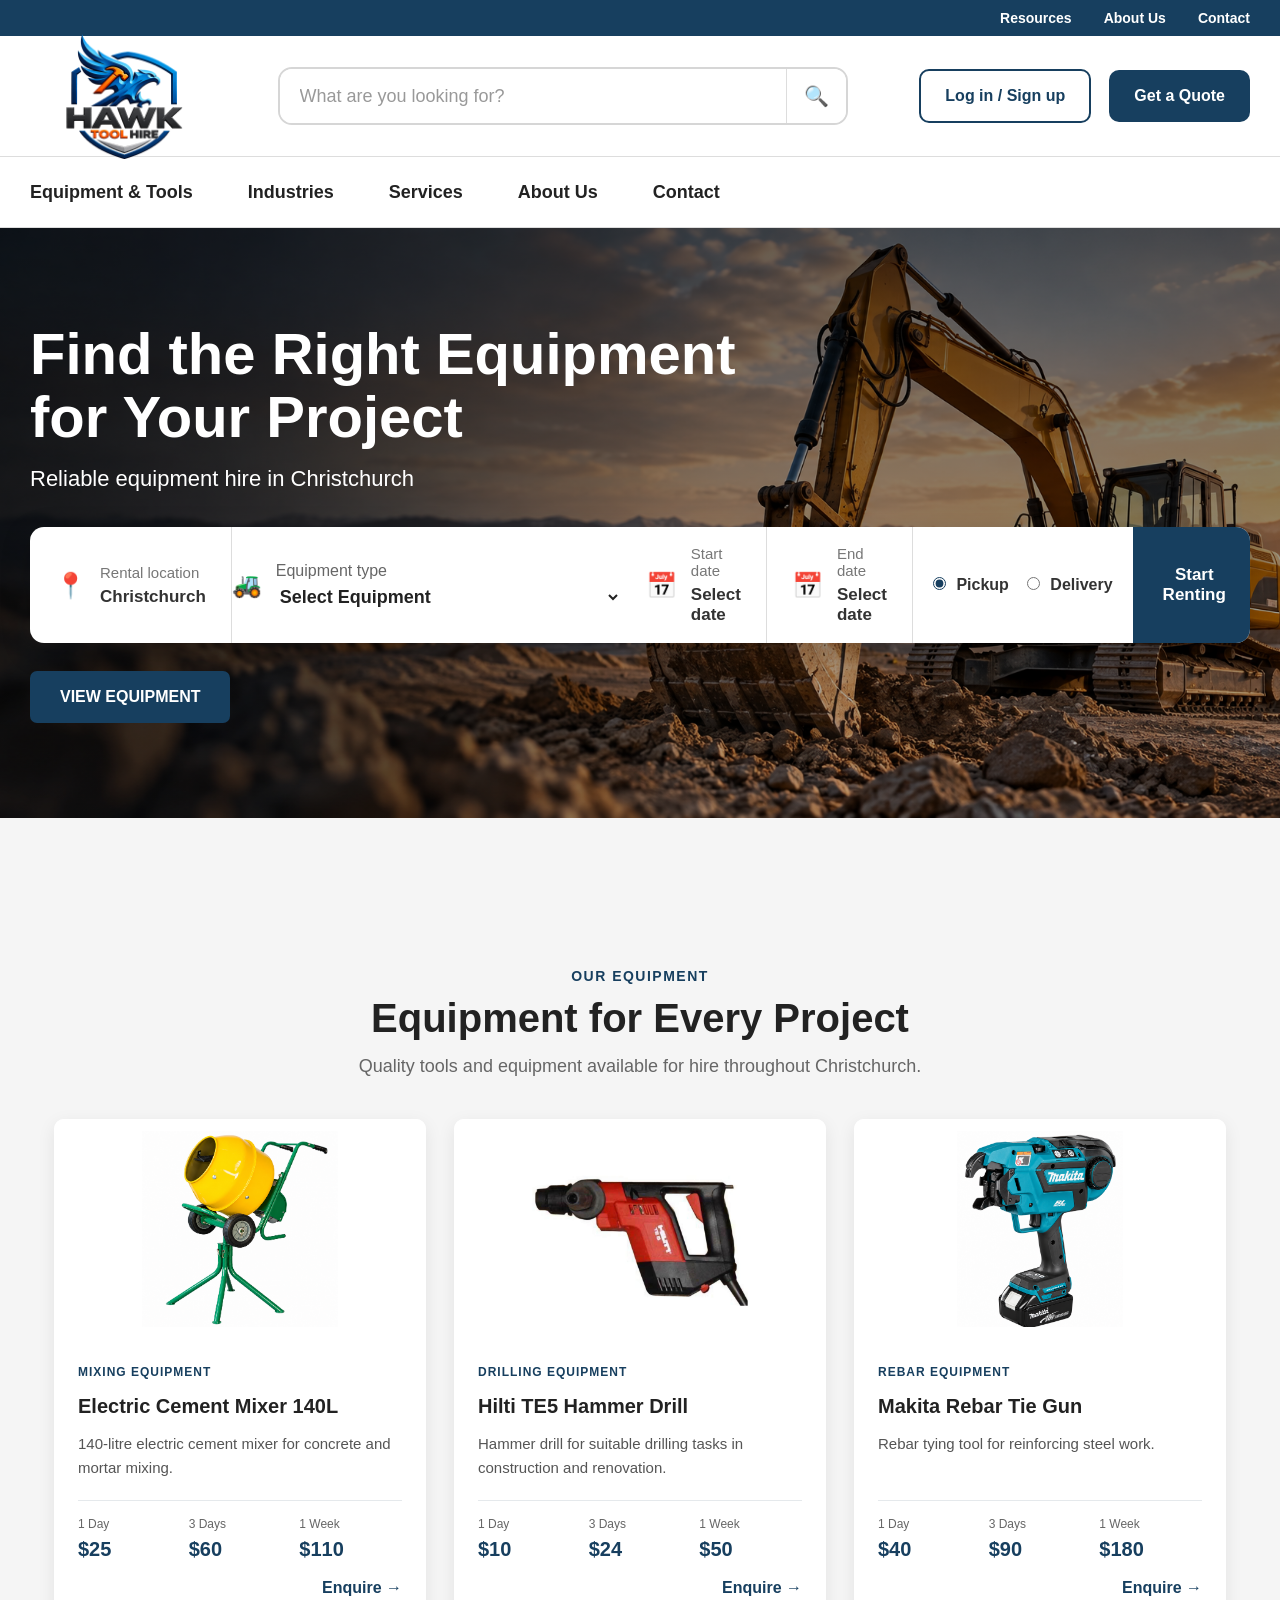
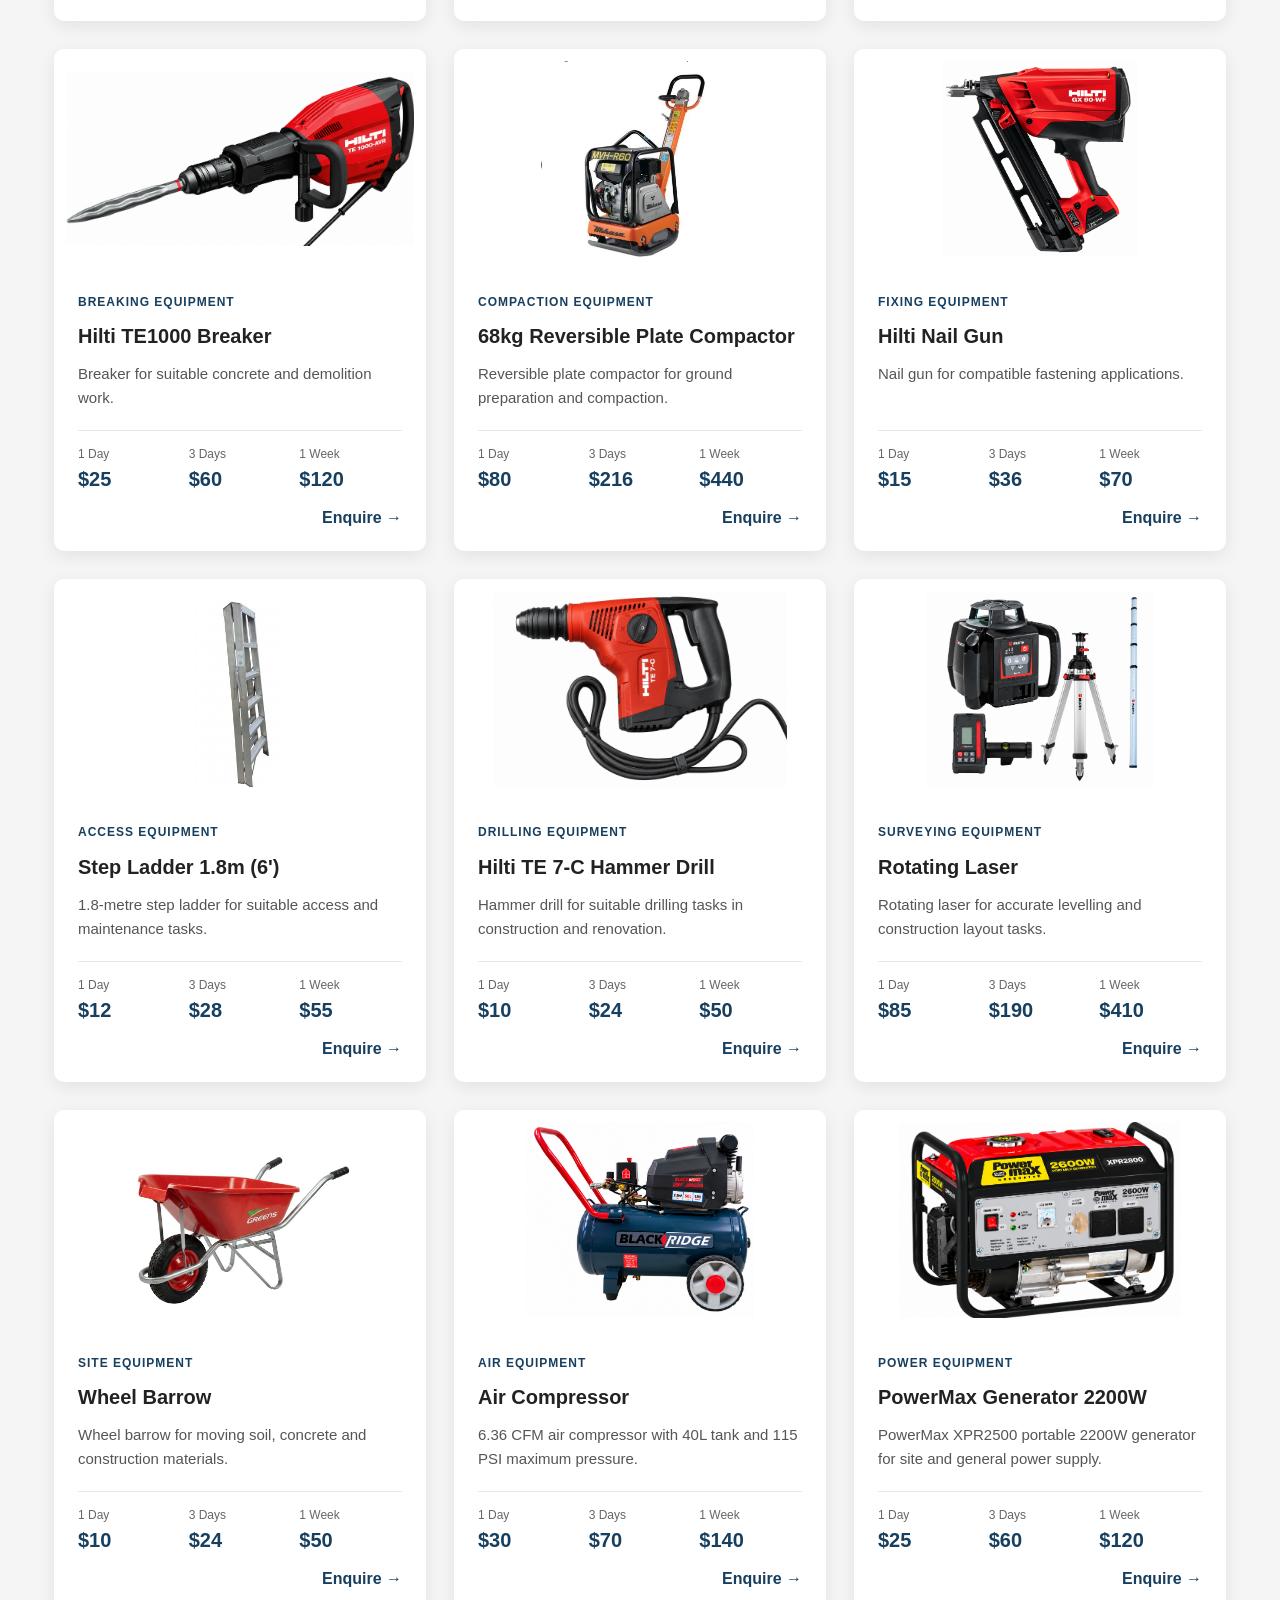
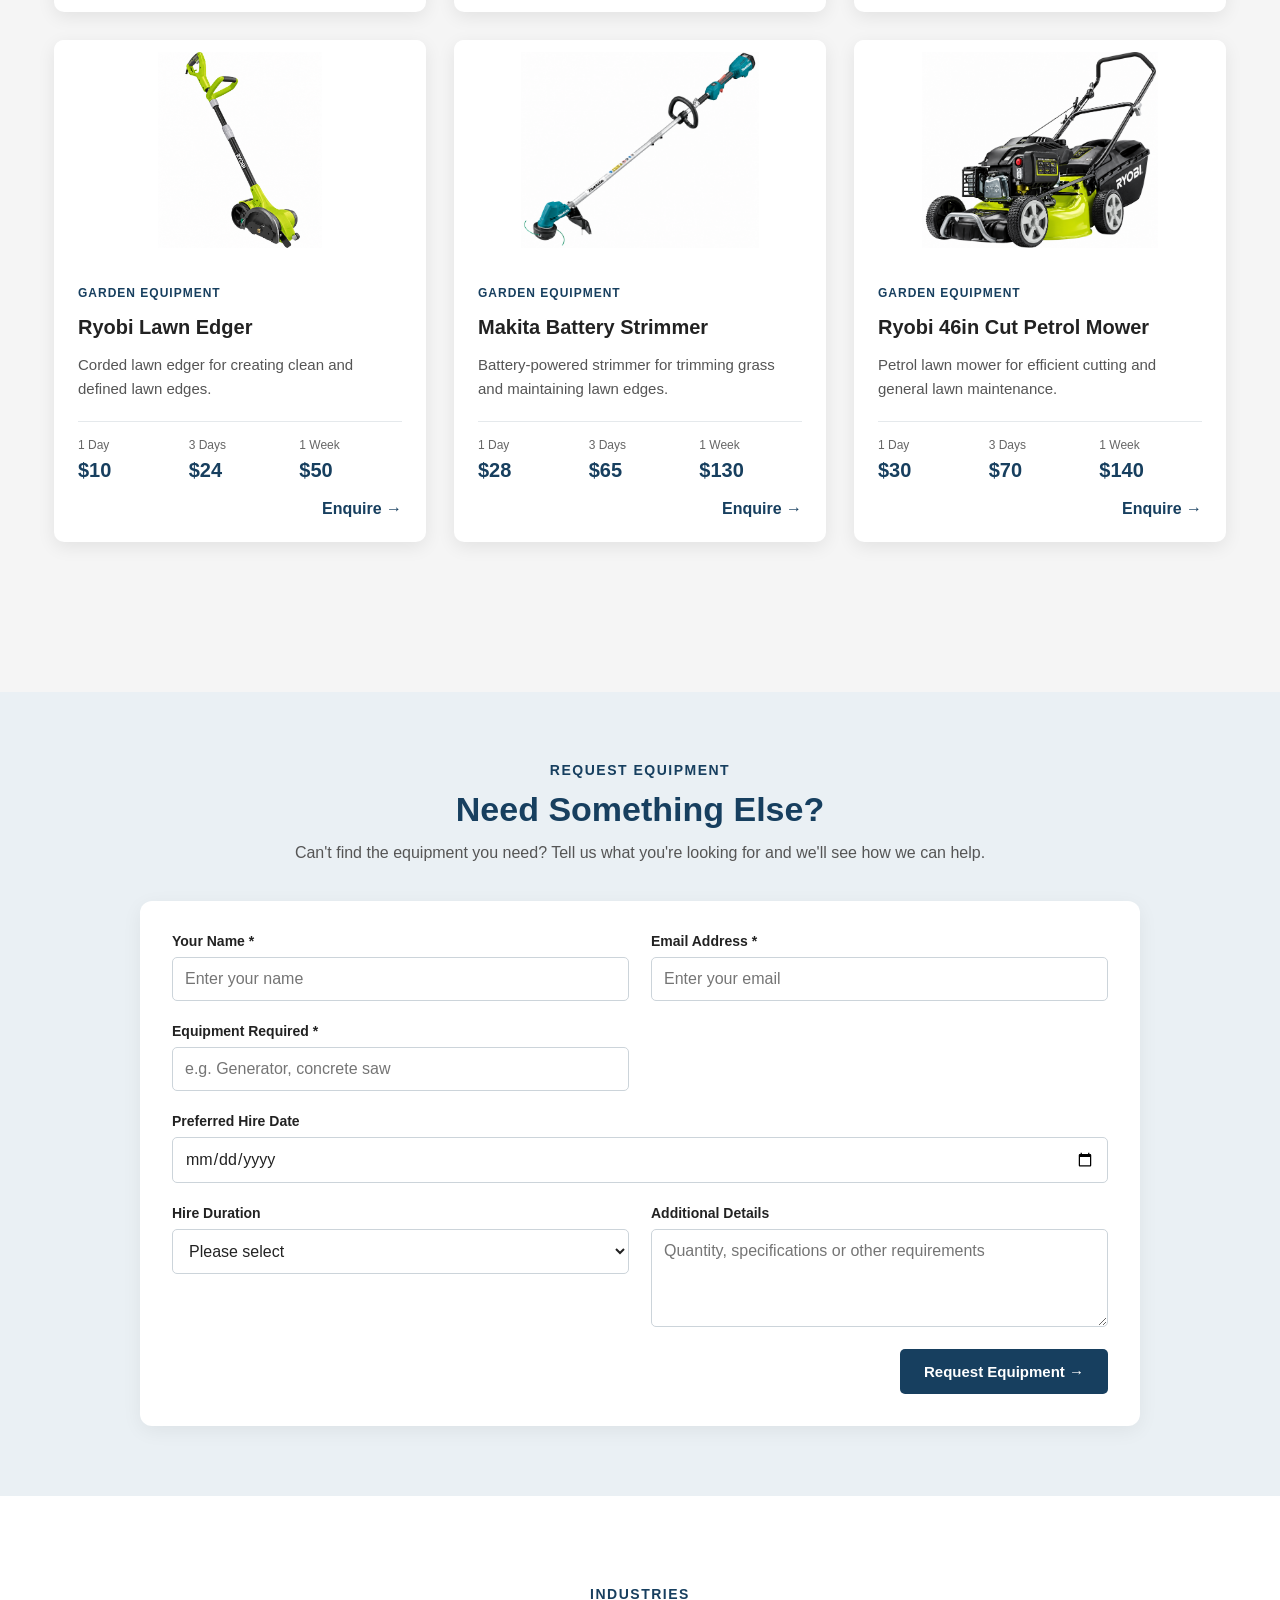
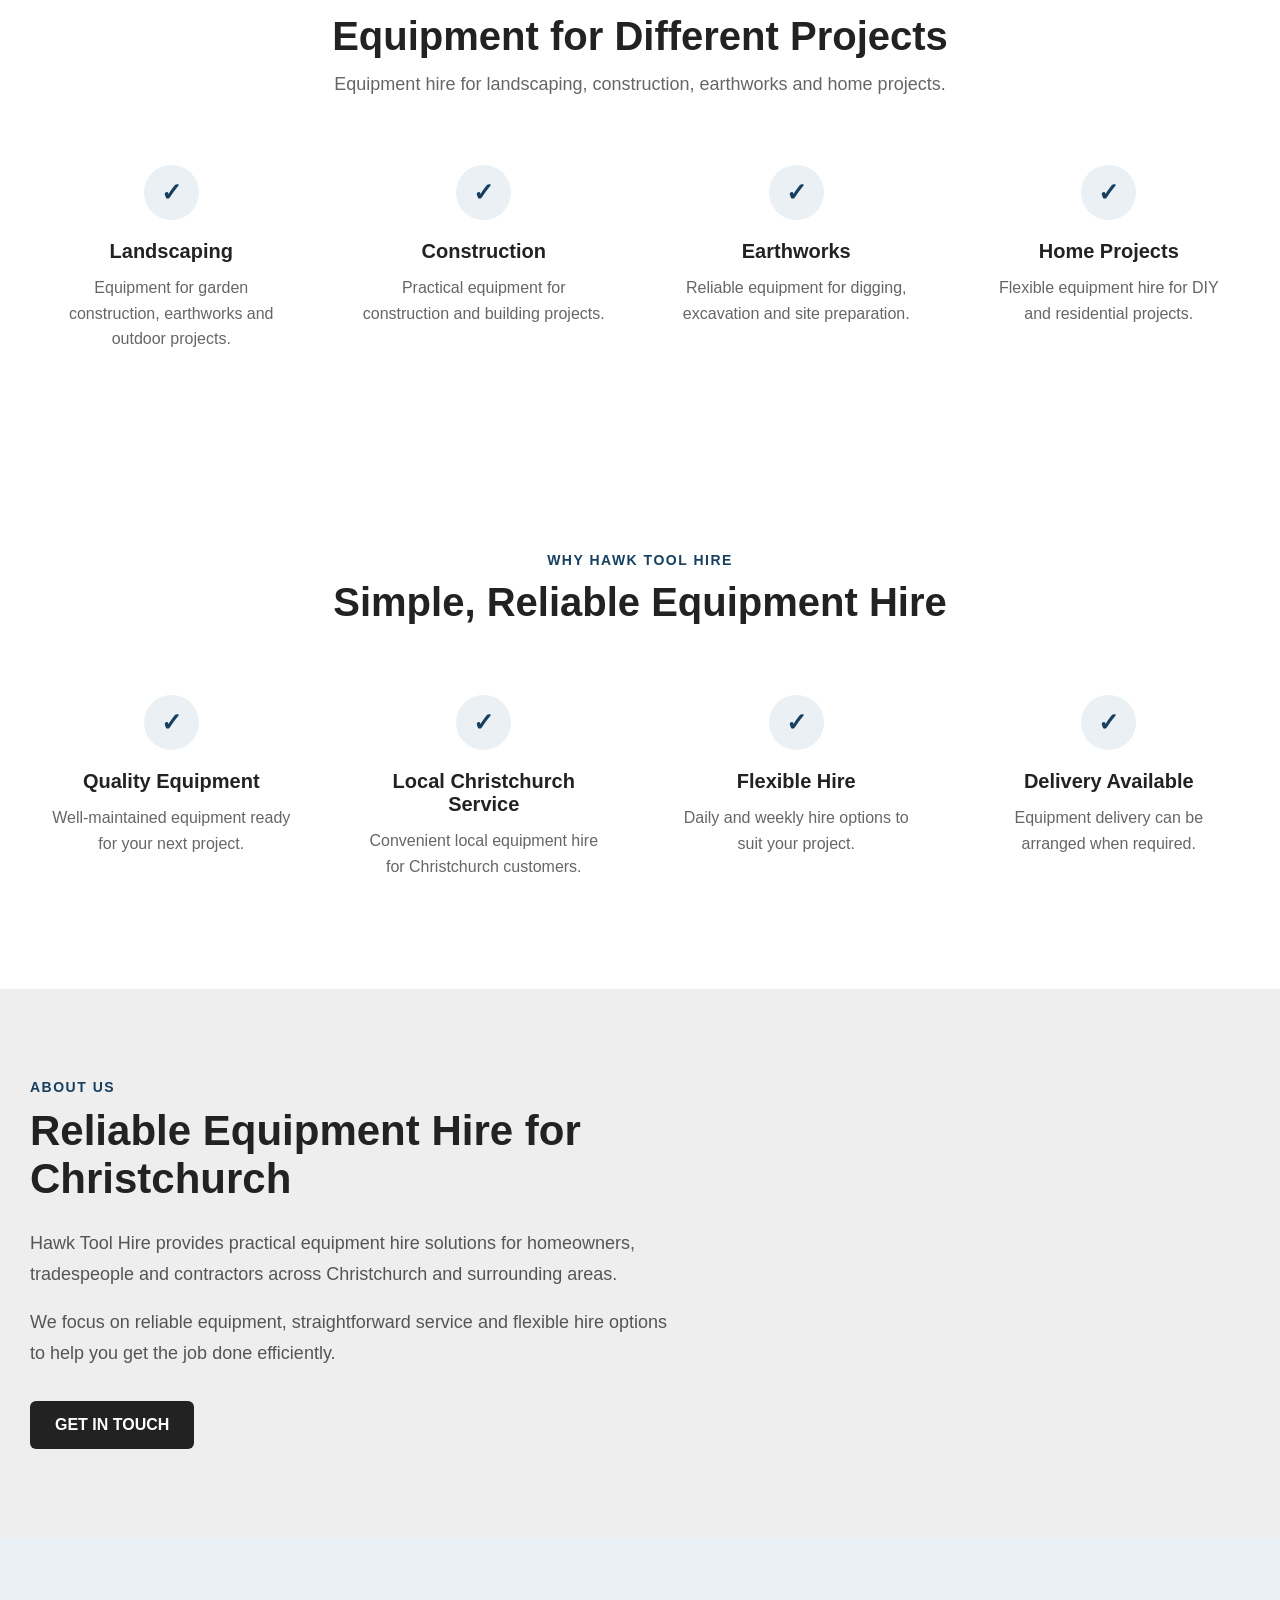
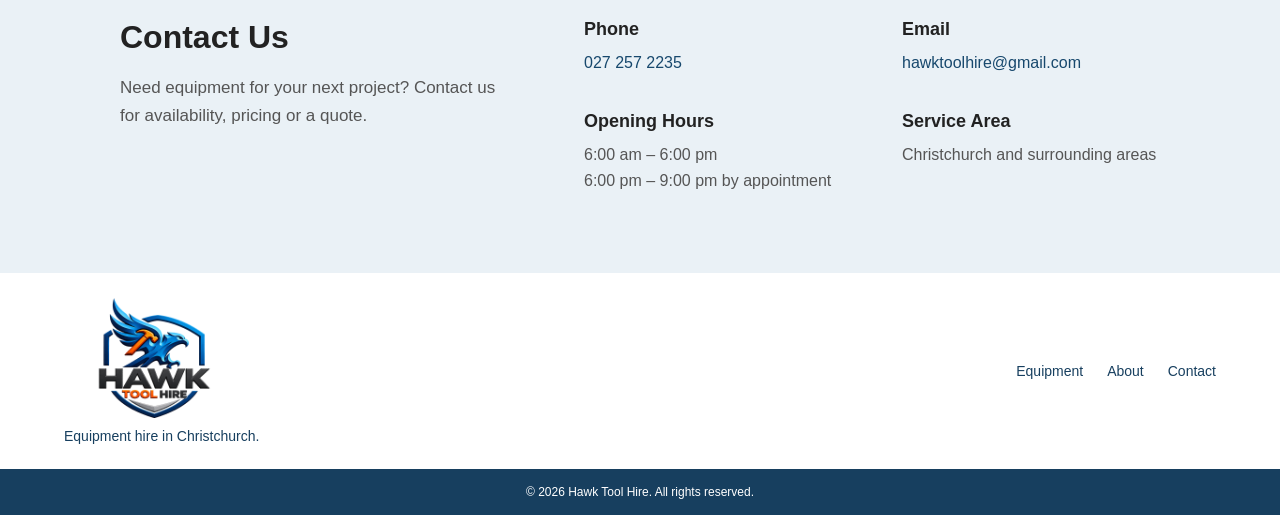
==== commit 2bbece2d: "Add files via upload" ====
--- a/index.html
+++ b/index.html
@@ -36,10 +36,7 @@
                 <strong id="selected-end-date">Select date</strong>
             </div>
 
-            <button
-                type="button"
-                class="reset-dates"
-                onclick="resetRentalDates()">
+            <button type="button" class="reset-dates" onclick="resetRentalDates()">
                 Reset dates
             </button>
 
@@ -67,17 +64,11 @@
 
         <div class="rental-date-footer">
 
-            <button
-                type="button"
-                class="cancel-date"
-                onclick="closeRentalDatePicker()">
+            <button type="button" class="cancel-date" onclick="closeRentalDatePicker()">
                 Cancel
             </button>
 
-            <button
-                type="button"
-                class="done-date"
-                onclick="confirmRentalDates()">
+            <button type="button" class="done-date" onclick="confirmRentalDates()">
                 Done
             </button>
 
@@ -88,268 +79,255 @@
 </div>
 <script>
 
-let currentMonth = new Date();
-currentMonth.setDate(1);
-
-let startDate = null;
-let endDate = null;
-let selectingStart = true;
-
-
-function openRentalDatePicker() {
-
-    document.getElementById("rental-date-picker").style.display = "flex";
-
-    renderCalendars();
-
-}
-
-
-function closeRentalDatePicker() {
-
-    document.getElementById("rental-date-picker").style.display = "none";
-
-}
-
-
-function changeMonth(amount) {
-
-    currentMonth.setMonth(currentMonth.getMonth() + amount);
-
-    renderCalendars();
-
-}
-
-
-function resetRentalDates() {
-
-    startDate = null;
-    endDate = null;
-    selectingStart = true;
-
-    document.getElementById("selected-start-date").textContent = "Select date";
-    document.getElementById("selected-end-date").textContent = "Select date";
-
-    document.getElementById("start-box").classList.add("active");
-    document.getElementById("end-box").classList.remove("active");
-
-    renderCalendars();
-
-}
-
-
-function selectDate(date) {
-
-    if (selectingStart) {
-
-        startDate = new Date(date);
+    let currentMonth = new Date();
+    currentMonth.setDate(1);
+
+    let startDate = null;
+    let endDate = null;
+    let selectingStart = true;
+
+
+    function openRentalDatePicker() {
+
+        document.getElementById("rental-date-picker").style.display = "flex";
+
+        renderCalendars();
+
+    }
+
+
+    function closeRentalDatePicker() {
+
+        document.getElementById("rental-date-picker").style.display = "none";
+
+    }
+
+
+    function changeMonth(amount) {
+
+        currentMonth.setMonth(currentMonth.getMonth() + amount);
+
+        renderCalendars();
+
+    }
+
+
+    function resetRentalDates() {
+
+        startDate = null;
         endDate = null;
-
-        selectingStart = false;
-
-        document.getElementById("selected-start-date").textContent =
-            formatDate(startDate);
-
-        document.getElementById("selected-end-date").textContent =
-            "Select date";
-
-        document.getElementById("start-box").classList.remove("active");
-        document.getElementById("end-box").classList.add("active");
-
-    } else {
-
-        if (date < startDate) {
-            return;
-        }
-
-        endDate = new Date(date);
-
         selectingStart = true;
 
-        document.getElementById("selected-end-date").textContent =
-            formatDate(endDate);
+        document.getElementById("selected-start-date").textContent = "Select date";
+        document.getElementById("selected-end-date").textContent = "Select date";
 
         document.getElementById("start-box").classList.add("active");
         document.getElementById("end-box").classList.remove("active");
 
+        renderCalendars();
+
     }
 
-    renderCalendars();
-
-}
-
-
-function formatDate(date) {
-
-    return date.toLocaleDateString("en-NZ", {
-        day: "numeric",
-        month: "short",
-        year: "numeric"
-    });
-
-}
-
-
-function isSameDay(a, b) {
-
-    if (!a || !b) return false;
-
-    return (
-        a.getFullYear() === b.getFullYear() &&
-        a.getMonth() === b.getMonth() &&
-        a.getDate() === b.getDate()
-    );
-
-}
-
-
-function isBetween(date) {
-
-    if (!startDate || !endDate) return false;
-
-    return date > startDate && date < endDate;
-
-}
-
-
-function renderCalendars() {
-
-    const leftMonth = new Date(currentMonth);
-
-    const rightMonth = new Date(currentMonth);
-
-    rightMonth.setMonth(rightMonth.getMonth() + 1);
-
-    document.getElementById("month-title-left").textContent =
-        leftMonth.toLocaleDateString("en-NZ", {
-            month: "long",
+
+    function selectDate(date) {
+
+        if (selectingStart) {
+
+            startDate = new Date(date);
+            endDate = null;
+
+            selectingStart = false;
+
+            document.getElementById("selected-start-date").textContent =
+                formatDate(startDate);
+
+            document.getElementById("selected-end-date").textContent =
+                "Select date";
+
+            document.getElementById("start-box").classList.remove("active");
+            document.getElementById("end-box").classList.add("active");
+
+        } else {
+
+            if (date < startDate) {
+                return;
+            }
+
+            endDate = new Date(date);
+
+            selectingStart = true;
+
+            document.getElementById("selected-end-date").textContent =
+                formatDate(endDate);
+
+            document.getElementById("start-box").classList.add("active");
+            document.getElementById("end-box").classList.remove("active");
+
+        }
+
+        renderCalendars();
+
+    }
+
+
+    function formatDate(date) {
+
+        return date.toLocaleDateString("en-NZ", {
+            day: "numeric",
+            month: "short",
             year: "numeric"
         });
 
-    document.getElementById("month-title-right").textContent =
-        rightMonth.toLocaleDateString("en-NZ", {
-            month: "long",
-            year: "numeric"
+    }
+
+
+    function isSameDay(a, b) {
+
+        if (!a || !b) return false;
+
+        return (
+            a.getFullYear() === b.getFullYear() &&
+            a.getMonth() === b.getMonth() &&
+            a.getDate() === b.getDate()
+        );
+
+    }
+
+
+    function isBetween(date) {
+
+        if (!startDate || !endDate) return false;
+
+        return date > startDate && date < endDate;
+
+    }
+
+
+    function renderCalendars() {
+
+        const leftMonth = new Date(currentMonth);
+
+        const rightMonth = new Date(currentMonth);
+
+        rightMonth.setMonth(rightMonth.getMonth() + 1);
+
+        document.getElementById("month-title-left").textContent =
+            leftMonth.toLocaleDateString("en-NZ", {
+                month: "long",
+                year: "numeric"
+            });
+
+        document.getElementById("month-title-right").textContent =
+            rightMonth.toLocaleDateString("en-NZ", {
+                month: "long",
+                year: "numeric"
+            });
+
+        renderCalendar(
+            document.getElementById("calendar-left"),
+            leftMonth
+        );
+
+        renderCalendar(
+            document.getElementById("calendar-right"),
+            rightMonth
+        );
+
+    }
+
+
+    function renderCalendar(container, month) {
+
+        container.innerHTML = "";
+
+        const weekdays = [
+            "Su",
+            "Mo",
+            "Tu",
+            "We",
+            "Th",
+            "Fr",
+            "Sa"
+        ];
+
+        weekdays.forEach(day => {
+
+            const el = document.createElement("div");
+
+            el.className = "calendar-weekday";
+
+            el.textContent = day;
+
+            container.appendChild(el);
+
         });
 
-    renderCalendar(
-        document.getElementById("calendar-left"),
-        leftMonth
-    );
-
-    renderCalendar(
-        document.getElementById("calendar-right"),
-        rightMonth
-    );
-
-}
-
-
-function renderCalendar(container, month) {
-
-    container.innerHTML = "";
-
-    const weekdays = [
-        "Su",
-        "Mo",
-        "Tu",
-        "We",
-        "Th",
-        "Fr",
-        "Sa"
-    ];
-
-    weekdays.forEach(day => {
-
-        const el = document.createElement("div");
-
-        el.className = "calendar-weekday";
-
-        el.textContent = day;
-
-        container.appendChild(el);
-
-    });
-
-
-    const firstDay =
-        new Date(
-            month.getFullYear(),
-            month.getMonth(),
-            1
-        ).getDay();
-
-
-    const daysInMonth =
-        new Date(
-            month.getFullYear(),
-            month.getMonth() + 1,
-            0
-        ).getDate();
-
-
-    for (let i = 0; i < firstDay; i++) {
-
-        const empty = document.createElement("div");
-
-        empty.className = "calendar-empty";
-
-        container.appendChild(empty);
-
-    }
-
-
-    for (let day = 1; day <= daysInMonth; day++) {
-
-        const date =
+
+        const firstDay =
             new Date(
                 month.getFullYear(),
                 month.getMonth(),
-                day
-            );
-
-        const el = document.createElement("button");
-
-        el.type = "button";
-
-        el.className = "calendar-day";
-
-        el.textContent = day;
-
-
-        if (isSameDay(date, startDate)) {
-
-            el.classList.add("start-date");
+                1
+            ).getDay();
+
+
+        const daysInMonth =
+            new Date(
+                month.getFullYear(),
+                month.getMonth() + 1,
+                0
+            ).getDate();
+
+
+        for (let i = 0; i < firstDay; i++) {
+
+            const empty = document.createElement("div");
+
+            empty.className = "calendar-empty";
+
+            container.appendChild(empty);
 
         }
 
 
-        if (isSameDay(date, endDate)) {
-
-            el.classList.add("end-date");
-
-        }
-
-
-        if (isBetween(date)) {
-
-            el.classList.add("date-in-range");
-
-        }
-
-
-        if (
-            startDate &&
-            !endDate &&
-            date < startDate
-        ) {
-
-            el.classList.add("disabled-date");
-
-        }
-
-
-        el.onclick = function () {
+        for (let day = 1; day <= daysInMonth; day++) {
+
+            const date =
+                new Date(
+                    month.getFullYear(),
+                    month.getMonth(),
+                    day
+                );
+
+            const el = document.createElement("button");
+
+            el.type = "button";
+
+            el.className = "calendar-day";
+
+            el.textContent = day;
+
+
+            if (isSameDay(date, startDate)) {
+
+                el.classList.add("start-date");
+
+            }
+
+
+            if (isSameDay(date, endDate)) {
+
+                el.classList.add("end-date");
+
+            }
+
+
+            if (isBetween(date)) {
+
+                el.classList.add("date-in-range");
+
+            }
+
 
             if (
                 startDate &&
@@ -357,74 +335,88 @@
                 date < startDate
             ) {
 
-                return;
+                el.classList.add("disabled-date");
 
             }
 
-            selectDate(date);
-
-        };
-
-
-        container.appendChild(el);
+
+            el.onclick = function () {
+
+                if (
+                    startDate &&
+                    !endDate &&
+                    date < startDate
+                ) {
+
+                    return;
+
+                }
+
+                selectDate(date);
+
+            };
+
+
+            container.appendChild(el);
+
+        }
 
     }
 
-}
-
-
-function confirmRentalDates() {
-
-    if (!startDate || !endDate) {
-
-        alert("Please select both a start date and an end date.");
-
-        return;
+
+    function confirmRentalDates() {
+
+        if (!startDate || !endDate) {
+
+            alert("Please select both a start date and an end date.");
+
+            return;
+
+        }
+
+
+        document.getElementById("start-date-display").textContent =
+            formatDate(startDate);
+
+
+        const endDisplay =
+            document.getElementById("end-date-display");
+
+        if (endDisplay) {
+
+            endDisplay.textContent =
+                formatDate(endDate);
+
+        }
+
+
+        closeRentalDatePicker();
 
     }
 
 
-    document.getElementById("start-date-display").textContent =
-        formatDate(startDate);
-
-
-    const endDisplay =
-        document.getElementById("end-date-display");
-
-    if (endDisplay) {
-
-        endDisplay.textContent =
-            formatDate(endDate);
-
-    }
-
-
-    closeRentalDatePicker();
-
-}
-
-
-document.addEventListener("click", function(event) {
-
-    const picker =
-        document.getElementById("rental-date-picker");
-
-    const box =
-        document.querySelector(".rental-date-box");
-
-    if (
-        picker &&
-        picker.style.display === "flex" &&
-        event.target === picker
-    ) {
-
-        closeRentalDatePicker();
-
-    }
-
-});
+    document.addEventListener("click", function (event) {
+
+        const picker =
+            document.getElementById("rental-date-picker");
+
+        const box =
+            document.querySelector(".rental-date-box");
+
+        if (
+            picker &&
+            picker.style.display === "flex" &&
+            event.target === picker
+        ) {
+
+            closeRentalDatePicker();
+
+        }
+
+    });
 
 </script>
+
 <body>
 
 
@@ -579,17 +571,22 @@
                     <div class="equipment-content">
                         <span class="field-label">Equipment type</span>
                         <select>
-                            <option value="">Select equipment</option>
-                            <option value="hilti-breaker">Hilti Breaker</option>
-                            <option value="hilti-drill">Small Hilti Drill &amp; Interchangeable Bits</option>
-                            <option value="mixer">Concrete Mixer</option>
-                            <option value="ladders">Ladders</option>
-                            <option value="edger">Lawn Edger</option>
-                            <option value="generator">Generator</option>
-                            <option value="compressor">180L Air Compressor</option>
-                            <option value="straight-edge">Straight Edge</option>
-                            <option value="flat-rake">Flat Rake</option>
-                            <option value="rebar-tier">Rebar Tier</option>
+                            <option value="">Select Equipment</option>
+                            <option value="cement-mixer">Electric Cement Mixer 140L</option>
+                            <option value="hilti-te5">Hilti TE5 Hammer Drill</option>
+                            <option value="makita-rebar-tie-gun">Makita Rebar Tie Gun</option>
+                            <option value="hilti-te1000">Hilti TE1000 Breaker</option>
+                            <option value="plate-compactor">68kg Reversible Plate Compactor</option>
+                            <option value="hilti-nail-gun">Hilti Nail Gun</option>
+                            <option value="step-ladder">Step Ladder 1.8m (6')</option>
+                            <option value="hilti-te7c">Hilti TE 7-C Hammer Drill</option>
+                            <option value="rotating-laser">Rotating Laser</option>
+                            <option value="wheel-barrow">Wheel Barrow</option>
+                            <option value="air-compressor">Air Compressor</option>
+                            <option value="powermax-generator">PowerMax Generator 2600W XPR2800</option>
+                            <option value="ryobi-lawn-edger">Ryobi Lawn Edger</option>
+                            <option value="makita-battery-strimmer">Makita Battery Strimmer</option>
+                            <option value="ryobi-petrol-mower">Ryobi 46in Cut Petrol Mower</option>
                         </select>
                     </div>
                 </div>
@@ -604,7 +601,7 @@
 
                         <small>Start date</small>
                         <strong id="start-date-display" class="date-trigger" onclick="openRentalDatePicker()">
-                           Select date
+                            Select date
                         </strong>
 
                     </div>
@@ -672,301 +669,388 @@
 
 
 
-    
-
-
-<!-- EQUIPMENT SECTION -->
-<section class="equipment-section" id="equipment">
-    <div class="section-container">
-
-        <div class="section-heading">
-            <p class="section-label">OUR EQUIPMENT</p>
-            <h2>Equipment for Every Project</h2>
-            <p>Quality tools and equipment available for hire throughout Christchurch.</p>
-        </div>
-
-        <div class="equipment-grid">
-
-            <!-- 1. Electric Cement Mixer 140L -->
-            <article class="equipment-card">
-                <div class="equipment-image">
-                    <img src="images/cement-mixer.png" alt="Electric Cement Mixer 140L">
-                </div>
-                <div class="equipment-info">
-                    <p class="equipment-category">MIXING EQUIPMENT</p>
-                    <h3>Electric Cement Mixer 140L</h3>
-                    <p>140-litre electric cement mixer for concrete and mortar mixing.</p>
-                    <div class="equipment-pricing">
-                        <div class="price-option"><span>1 Day</span><strong>$25</strong></div>
-                        <div class="price-option"><span>3 Days</span><strong>$60</strong></div>
-                        <div class="price-option"><span>1 Week</span><strong>$110</strong></div>
-                    </div>
-                    <a class="equipment-enquire" href="mailto:hawktoolhire@gmail.com?subject=Enquiry%20-%20Electric%20Cement%20Mixer%20140L">Enquire →</a>
-                </div>
-            </article>
-
-            <!-- 2. Hilti TE5 Hammer Drill -->
-            <article class="equipment-card">
-                <div class="equipment-image">
-                    <img src="images/hilti-te5.png" alt="Hilti TE5 Hammer Drill">
-                </div>
-                <div class="equipment-info">
-                    <p class="equipment-category">DRILLING EQUIPMENT</p>
-                    <h3>Hilti TE5 Hammer Drill</h3>
-                    <p>Hammer drill for suitable drilling tasks in construction and renovation.</p>
-                    <div class="equipment-pricing">
-                        <div class="price-option"><span>1 Day</span><strong>$10</strong></div>
-                        <div class="price-option"><span>3 Days</span><strong>$24</strong></div>
-                        <div class="price-option"><span>1 Week</span><strong>$50</strong></div>
-                    </div>
-                    <a class="equipment-enquire" href="mailto:hawktoolhire@gmail.com?subject=Enquiry%20-%20Hilti%20TE5%20Hammer%20Drill">Enquire →</a>
-                </div>
-            </article>
-
-            <!-- 3. Makita Rebar Tie Gun -->
-            <article class="equipment-card">
-                <div class="equipment-image">
-                    <img src="images/rebar-tie-gun.png" alt="Makita Rebar Tie Gun">
-                </div>
-                <div class="equipment-info">
-                    <p class="equipment-category">REBAR EQUIPMENT</p>
-                    <h3>Makita Rebar Tie Gun</h3>
-                    <p>Rebar tying tool for reinforcing steel work.</p>
-                    <div class="equipment-pricing">
-                        <div class="price-option"><span>1 Day</span><strong>$40</strong></div>
-                        <div class="price-option"><span>3 Days</span><strong>$90</strong></div>
-                        <div class="price-option"><span>1 Week</span><strong>$180</strong></div>
-                    </div>
-                    <a class="equipment-enquire" href="mailto:hawktoolhire@gmail.com?subject=Enquiry%20-%20Makita%20Rebar%20Tie%20Gun">Enquire →</a>
-                </div>
-            </article>
-
-            <!-- 4. Hilti TE1000 Breaker -->
-            <article class="equipment-card">
-                <div class="equipment-image">
-                    <img src="images/hilti-te1000.png" alt="Hilti TE1000 Breaker">
-                </div>
-                <div class="equipment-info">
-                    <p class="equipment-category">BREAKING EQUIPMENT</p>
-                    <h3>Hilti TE1000 Breaker</h3>
-                    <p>Breaker for suitable concrete and demolition work.</p>
-                    <div class="equipment-pricing">
-                        <div class="price-option"><span>1 Day</span><strong>$25</strong></div>
-                        <div class="price-option"><span>3 Days</span><strong>$60</strong></div>
-                        <div class="price-option"><span>1 Week</span><strong>$120</strong></div>
-                    </div>
-                    <a class="equipment-enquire" href="mailto:hawktoolhire@gmail.com?subject=Enquiry%20-%20Hilti%20TE1000%20Breaker">Enquire →</a>
-                </div>
-            </article>
-
-            <!-- 5. 68kg Reversible Plate Compactor -->
-            <article class="equipment-card">
-                <div class="equipment-image">
-                    <img src="images/plate-compactor.png" alt="68kg Reversible Plate Compactor">
-                </div>
-                <div class="equipment-info">
-                    <p class="equipment-category">COMPACTION EQUIPMENT</p>
-                    <h3>68kg Reversible Plate Compactor</h3>
-                    <p>Reversible plate compactor for ground preparation and compaction.</p>
-                    <div class="equipment-pricing">
-                        <div class="price-option"><span>1 Day</span><strong>$80</strong></div>
-                        <div class="price-option"><span>3 Days</span><strong>$216</strong></div>
-                        <div class="price-option"><span>1 Week</span><strong>$440</strong></div>
-                    </div>
-                    <a class="equipment-enquire" href="mailto:hawktoolhire@gmail.com?subject=Enquiry%20-%20Plate%20Compactor">Enquire →</a>
-                </div>
-            </article>
-
-            <!-- 6. Hilti Nail Gun -->
-            <article class="equipment-card">
-                <div class="equipment-image">
-                    <img src="images/hilti-nail-gun.png" alt="Hilti Nail Gun">
-                </div>
-                <div class="equipment-info">
-                    <p class="equipment-category">FIXING EQUIPMENT</p>
-                    <h3>Hilti Nail Gun</h3>
-                    <p>Nail gun for compatible fastening applications.</p>
-                    <div class="equipment-pricing">
-                        <div class="price-option"><span>1 Day</span><strong>$15</strong></div>
-                        <div class="price-option"><span>3 Days</span><strong>$36</strong></div>
-                        <div class="price-option"><span>1 Week</span><strong>$70</strong></div>
-                    </div>
-                    <a class="equipment-enquire" href="mailto:hawktoolhire@gmail.com?subject=Enquiry%20-%20Hilti%20Nail%20Gun">Enquire →</a>
-                </div>
-            </article>
-
-            <!-- 7. Step Ladder -->
-            <article class="equipment-card">
-                <div class="equipment-image">
-                    <img src="images/step-ladder.png" alt="Step Ladder 1.8m (6 feet)">
-                </div>
-                <div class="equipment-info">
-                    <p class="equipment-category">ACCESS EQUIPMENT</p>
-                    <h3>Step Ladder 1.8m (6')</h3>
-                    <p>1.8-metre step ladder for suitable access and maintenance tasks.</p>
-                    <div class="equipment-pricing">
-                        <div class="price-option"><span>1 Day</span><strong>$12</strong></div>
-                        <div class="price-option"><span>3 Days</span><strong>$28</strong></div>
-                        <div class="price-option"><span>1 Week</span><strong>$55</strong></div>
-                    </div>
-                    <a class="equipment-enquire" href="mailto:hawktoolhire@gmail.com?subject=Enquiry%20-%20Step%20Ladder%201.8m">Enquire →</a>
-                </div>
-            </article>
-
-            <!-- 8. Hilti TE 7-C Hammer Drill -->
-            <article class="equipment-card">
-                <div class="equipment-image">
-                    <img src="images/hilti-te7c.png" alt="Hilti TE 7-C Hammer Drill">
-                </div>
-                <div class="equipment-info">
-                    <p class="equipment-category">DRILLING EQUIPMENT</p>
-                    <h3>Hilti TE 7-C Hammer Drill</h3>
-                    <p>Hammer drill for suitable drilling tasks in construction and renovation.</p>
-                    <div class="equipment-pricing">
-                        <div class="price-option"><span>1 Day</span><strong>$10</strong></div>
-                        <div class="price-option"><span>3 Days</span><strong>$24</strong></div>
-                        <div class="price-option"><span>1 Week</span><strong>$50</strong></div>
-                    </div>
-                    <a class="equipment-enquire" href="mailto:hawktoolhire@gmail.com?subject=Enquiry%20-%20Hilti%20TE%207-C%20Hammer%20Drill">Enquire →</a>
-                </div>
-            </article>
-            <!-- 9. Rotating Laser -->
-            <article class="equipment-card">
-                <div class="equipment-image">
-                    <img src="images/rotating-laser.png" alt="Rotating Laser">
-                </div>
-                <div class="equipment-info">
-                    <p class="equipment-category">SURVEYING EQUIPMENT</p>
-                    <h3>Rotating Laser</h3>
-                    <p>Rotating laser for accurate levelling and construction layout tasks.</p>
-                    <div class="equipment-pricing">
-                        <div class="price-option"><span>1 Day</span><strong>$85</strong></div>
-                        <div class="price-option"><span>3 Days</span><strong>$190</strong></div>
-                        <div class="price-option"><span>1 Week</span><strong>$410</strong></div>
-                    </div>
-                    <a class="equipment-enquire" href="mailto:hawktoolhire@gmail.com?subject=Enquiry%20-%20Rotating%20Laser">
-                        Enquire →
-                </div>
-            </article>
-
-
-           <!-- 10. Wheel Barrow -->
-<article class="equipment-card">
-    <div class="equipment-image wheel-image">
-        <img src="images/wheel-barrow.png" alt="Wheel Barrow">
-    </div>
-
-    <div class="equipment-info">
-        <p class="equipment-category">SITE EQUIPMENT</p>
-
-        <h3>Wheel Barrow</h3>
-
-        <p>
-            Wheel barrow for moving soil, concrete and construction materials.
-        </p>
-
-        <div class="equipment-pricing">
-            <div class="price-option">
-                <span>1 Day</span>
-                <strong>$10</strong>
-            </div>
-
-            <div class="price-option">
-                <span>3 Days</span>
-                <strong>$24</strong>
-            </div>
-
-            <div class="price-option">
-                <span>1 Week</span>
-                <strong>$50</strong>
-            </div>
-        </div>
-
-        <a class="equipment-enquire"
-           href="mailto:hawktoolhire@gmail.com?subject=Enquiry%20-%20Wheel%20Barrow">
-            Enquire →
-        </a>
-    </div>
-</article>
-        </div>
-    </div>
-</section>
-
-<!-- REQUEST EQUIPMENT SECTION -->
-<section class="request-section" id="request-equipment">
-    <div class="request-container">
-
-        <div class="request-intro">
-            <p class="section-label">REQUEST EQUIPMENT</p>
-            <h2>Need Something Else?</h2>
-            <p>
-                Can't find the equipment you need?
-                Tell us what you're looking for and we'll see how we can help.
-            </p>
-        </div>
-
-        <form class="request-form"
-              action="https://formsubmit.co/hawktoolhire@gmail.com"
-              method="POST">
-
-            <input type="hidden" name="_subject"
-                   value="New Equipment Request - Hawk Tool Hire">
-
-            <input type="hidden" name="_captcha" value="true">
-
-            <div class="request-field">
-                <label for="request-name">Your Name *</label>
-                <input id="request-name" type="text"
-                       name="Name" required
-                       placeholder="Enter your name">
-            </div>
-
-            <div class="request-field">
-                <label for="request-email">Email Address *</label>
-                <input id="request-email" type="email"
-                       name="Email" required
-                       placeholder="Enter your email">
-            </div>
-
-            <div class="request-field">
-                <label for="request-equipment-name">Equipment Required *</label>
-                <input id="request-equipment-name" type="text"
-                       name="Equipment Required" required
-                       placeholder="e.g. Generator, concrete saw">
-            </div>
-
-            <div class="request-field">
-                <label for="request-date">Preferred Hire Date</label>
-                <input id="request-date" type="date"
-                       name="Preferred Hire Date">
-            </div>
-
-            <div class="request-field">
-                <label for="request-duration">Hire Duration</label>
-                <select id="request-duration" name="Hire Duration">
-                    <option value="">Please select</option>
-                    <option>1 day</option>
-                    <option>3 days</option>
-                    <option>1 week</option>
-                    <option>Longer than 1 week</option>
-                </select>
-            </div>
-
-            <div class="request-field">
-                <label for="request-details">Additional Details</label>
-                <textarea id="request-details" name="Additional Details"
-                          rows="4"
-                          placeholder="Quantity, specifications or other requirements"></textarea>
-            </div>
-
-            <button type="submit" class="request-submit">
-                Request Equipment →
-            </button>
-
-        </form>
-
-    </div>
-</section>
+
+
+
+    <!-- EQUIPMENT SECTION -->
+    <section class="equipment-section" id="equipment">
+        <div class="section-container">
+
+            <div class="section-heading">
+                <p class="section-label">OUR EQUIPMENT</p>
+                <h2>Equipment for Every Project</h2>
+                <p>Quality tools and equipment available for hire throughout Christchurch.</p>
+            </div>
+
+            <div class="equipment-grid">
+
+                <!-- 1. Electric Cement Mixer 140L -->
+                <article class="equipment-card">
+                    <div class="equipment-image">
+                        <img src="images/cement-mixer.png" alt="Electric Cement Mixer 140L">
+                    </div>
+                    <div class="equipment-info">
+                        <p class="equipment-category">MIXING EQUIPMENT</p>
+                        <h3>Electric Cement Mixer 140L</h3>
+                        <p>140-litre electric cement mixer for concrete and mortar mixing.</p>
+                        <div class="equipment-pricing">
+                            <div class="price-option"><span>1 Day</span><strong>$25</strong></div>
+                            <div class="price-option"><span>3 Days</span><strong>$60</strong></div>
+                            <div class="price-option"><span>1 Week</span><strong>$110</strong></div>
+                        </div>
+                        <a class="equipment-enquire"
+                            href="mailto:hawktoolhire@gmail.com?subject=Enquiry%20-%20Electric%20Cement%20Mixer%20140L">Enquire
+                            →</a>
+                    </div>
+                </article>
+
+                <!-- 2. Hilti TE5 Hammer Drill -->
+                <article class="equipment-card">
+                    <div class="equipment-image">
+                        <img src="images/hilti-te5.png" alt="Hilti TE5 Hammer Drill">
+                    </div>
+                    <div class="equipment-info">
+                        <p class="equipment-category">DRILLING EQUIPMENT</p>
+                        <h3>Hilti TE5 Hammer Drill</h3>
+                        <p>Hammer drill for suitable drilling tasks in construction and renovation.</p>
+                        <div class="equipment-pricing">
+                            <div class="price-option"><span>1 Day</span><strong>$10</strong></div>
+                            <div class="price-option"><span>3 Days</span><strong>$24</strong></div>
+                            <div class="price-option"><span>1 Week</span><strong>$50</strong></div>
+                        </div>
+                        <a class="equipment-enquire"
+                            href="mailto:hawktoolhire@gmail.com?subject=Enquiry%20-%20Hilti%20TE5%20Hammer%20Drill">Enquire
+                            →</a>
+                    </div>
+                </article>
+
+                <!-- 3. Makita Rebar Tie Gun -->
+                <article class="equipment-card">
+                    <div class="equipment-image">
+                        <img src="images/rebar-tie-gun.png" alt="Makita Rebar Tie Gun">
+                    </div>
+                    <div class="equipment-info">
+                        <p class="equipment-category">REBAR EQUIPMENT</p>
+                        <h3>Makita Rebar Tie Gun</h3>
+                        <p>Rebar tying tool for reinforcing steel work.</p>
+                        <div class="equipment-pricing">
+                            <div class="price-option"><span>1 Day</span><strong>$40</strong></div>
+                            <div class="price-option"><span>3 Days</span><strong>$90</strong></div>
+                            <div class="price-option"><span>1 Week</span><strong>$180</strong></div>
+                        </div>
+                        <a class="equipment-enquire"
+                            href="mailto:hawktoolhire@gmail.com?subject=Enquiry%20-%20Makita%20Rebar%20Tie%20Gun">Enquire
+                            →</a>
+                    </div>
+                </article>
+
+                <!-- 4. Hilti TE1000 Breaker -->
+                <article class="equipment-card">
+                    <div class="equipment-image">
+                        <img src="images/hilti-te1000.png" alt="Hilti TE1000 Breaker">
+                    </div>
+                    <div class="equipment-info">
+                        <p class="equipment-category">BREAKING EQUIPMENT</p>
+                        <h3>Hilti TE1000 Breaker</h3>
+                        <p>Breaker for suitable concrete and demolition work.</p>
+                        <div class="equipment-pricing">
+                            <div class="price-option"><span>1 Day</span><strong>$25</strong></div>
+                            <div class="price-option"><span>3 Days</span><strong>$60</strong></div>
+                            <div class="price-option"><span>1 Week</span><strong>$120</strong></div>
+                        </div>
+                        <a class="equipment-enquire"
+                            href="mailto:hawktoolhire@gmail.com?subject=Enquiry%20-%20Hilti%20TE1000%20Breaker">Enquire
+                            →</a>
+                    </div>
+                </article>
+
+                <!-- 5. 68kg Reversible Plate Compactor -->
+                <article class="equipment-card">
+                    <div class="equipment-image">
+                        <img src="images/plate-compactor.png" alt="68kg Reversible Plate Compactor">
+                    </div>
+                    <div class="equipment-info">
+                        <p class="equipment-category">COMPACTION EQUIPMENT</p>
+                        <h3>68kg Reversible Plate Compactor</h3>
+                        <p>Reversible plate compactor for ground preparation and compaction.</p>
+                        <div class="equipment-pricing">
+                            <div class="price-option"><span>1 Day</span><strong>$80</strong></div>
+                            <div class="price-option"><span>3 Days</span><strong>$216</strong></div>
+                            <div class="price-option"><span>1 Week</span><strong>$440</strong></div>
+                        </div>
+                        <a class="equipment-enquire"
+                            href="mailto:hawktoolhire@gmail.com?subject=Enquiry%20-%20Plate%20Compactor">Enquire →</a>
+                    </div>
+                </article>
+
+                <!-- 6. Hilti Nail Gun -->
+                <article class="equipment-card">
+                    <div class="equipment-image">
+                        <img src="images/hilti-nail-gun.png" alt="Hilti Nail Gun">
+                    </div>
+                    <div class="equipment-info">
+                        <p class="equipment-category">FIXING EQUIPMENT</p>
+                        <h3>Hilti Nail Gun</h3>
+                        <p>Nail gun for compatible fastening applications.</p>
+                        <div class="equipment-pricing">
+                            <div class="price-option"><span>1 Day</span><strong>$15</strong></div>
+                            <div class="price-option"><span>3 Days</span><strong>$36</strong></div>
+                            <div class="price-option"><span>1 Week</span><strong>$70</strong></div>
+                        </div>
+                        <a class="equipment-enquire"
+                            href="mailto:hawktoolhire@gmail.com?subject=Enquiry%20-%20Hilti%20Nail%20Gun">Enquire →</a>
+                    </div>
+                </article>
+
+                <!-- 7. Step Ladder -->
+                <article class="equipment-card">
+                    <div class="equipment-image">
+                        <img src="images/step-ladder.png" alt="Step Ladder 1.8m (6 feet)">
+                    </div>
+                    <div class="equipment-info">
+                        <p class="equipment-category">ACCESS EQUIPMENT</p>
+                        <h3>Step Ladder 1.8m (6')</h3>
+                        <p>1.8-metre step ladder for suitable access and maintenance tasks.</p>
+                        <div class="equipment-pricing">
+                            <div class="price-option"><span>1 Day</span><strong>$12</strong></div>
+                            <div class="price-option"><span>3 Days</span><strong>$28</strong></div>
+                            <div class="price-option"><span>1 Week</span><strong>$55</strong></div>
+                        </div>
+                        <a class="equipment-enquire"
+                            href="mailto:hawktoolhire@gmail.com?subject=Enquiry%20-%20Step%20Ladder%201.8m">Enquire
+                            →</a>
+                    </div>
+                </article>
+
+                <!-- 8. Hilti TE 7-C Hammer Drill -->
+                <article class="equipment-card">
+                    <div class="equipment-image">
+                        <img src="images/hilti-te7c.png" alt="Hilti TE 7-C Hammer Drill">
+                    </div>
+                    <div class="equipment-info">
+                        <p class="equipment-category">DRILLING EQUIPMENT</p>
+                        <h3>Hilti TE 7-C Hammer Drill</h3>
+                        <p>Hammer drill for suitable drilling tasks in construction and renovation.</p>
+                        <div class="equipment-pricing">
+                            <div class="price-option"><span>1 Day</span><strong>$10</strong></div>
+                            <div class="price-option"><span>3 Days</span><strong>$24</strong></div>
+                            <div class="price-option"><span>1 Week</span><strong>$50</strong></div>
+                        </div>
+                        <a class="equipment-enquire"
+                            href="mailto:hawktoolhire@gmail.com?subject=Enquiry%20-%20Hilti%20TE%207-C%20Hammer%20Drill">Enquire
+                            →</a>
+                    </div>
+                </article>
+                <!-- 9. Rotating Laser -->
+                <article class="equipment-card">
+                    <div class="equipment-image">
+                        <img src="images/rotating-laser.png" alt="Rotating Laser">
+                    </div>
+                    <div class="equipment-info">
+                        <p class="equipment-category">SURVEYING EQUIPMENT</p>
+                        <h3>Rotating Laser</h3>
+                        <p>Rotating laser for accurate levelling and construction layout tasks.</p>
+                        <div class="equipment-pricing">
+                            <div class="price-option"><span>1 Day</span><strong>$85</strong></div>
+                            <div class="price-option"><span>3 Days</span><strong>$190</strong></div>
+                            <div class="price-option"><span>1 Week</span><strong>$410</strong></div>
+                        </div>
+                        <a class="equipment-enquire"
+                            href="mailto:hawktoolhire@gmail.com?subject=Enquiry%20-%20Rotating%20Laser">
+                            Enquire →
+                        </a>
+                    </div>
+                </article>
+                <!-- 10. Wheel Barrow -->
+                <article class="equipment-card">
+                    <div class="equipment-image wheel-image">
+                        <img src="images/wheel-barrow.png" alt="Wheel Barrow">
+                    </div>
+                    <div class="equipment-info">
+                        <p class="equipment-category">SITE EQUIPMENT</p>
+                        <h3>Wheel Barrow</h3>
+                        <p>Wheel barrow for moving soil, concrete and construction materials.</p>
+                        <div class="equipment-pricing">
+                            <div class="price-option"><span>1 Day</span><strong>$10</strong></div>
+                            <div class="price-option"><span>3 Days</span><strong>$24</strong></div>
+                            <div class="price-option"><span>1 Week</span><strong>$50</strong></div>
+                        </div>
+                        <a class="equipment-enquire"
+                            href="mailto:hawktoolhire@gmail.com?subject=Enquiry%20-%20Wheel%20Barrow">
+                            Enquire →
+                        </a>
+                    </div>
+                </article>
+
+                <!-- 11. Air Compressor -->
+                <article class="equipment-card">
+                    <div class="equipment-image">
+                        <img src="images/air-compressor.png" alt="Air Compressor">
+                    </div>
+                    <div class="equipment-info">
+                        <p class="equipment-category">AIR EQUIPMENT</p>
+                        <h3>Air Compressor</h3>
+                        <p>6.36 CFM air compressor with 40L tank and 115 PSI maximum pressure.</p>
+                        <div class="equipment-pricing">
+                            <div class="price-option"><span>1 Day</span><strong>$30</strong></div>
+                            <div class="price-option"><span>3 Days</span><strong>$70</strong></div>
+                            <div class="price-option"><span>1 Week</span><strong>$140</strong></div>
+                        </div>
+                        <a class="equipment-enquire"
+                            href="mailto:hawktoolhire@gmail.com?subject=Enquiry%20-%20Air%20Compressor">
+                            Enquire →
+                        </a>
+                    </div>
+                </article>
+                <!-- 12. PowerMax Generator 2200W XPR2500 -->
+                <article class="equipment-card">
+                    <div class="equipment-image">
+                        <img src="images/powermax-generator.png" alt="PowerMax Generator 2200W XPR2500">
+                    </div>
+                    <div class="equipment-info">
+                        <p class="equipment-category">POWER EQUIPMENT</p>
+                        <h3>PowerMax Generator 2200W</h3>
+                        <p>PowerMax XPR2500 portable 2200W generator for site and general power supply.</p>
+                        <div class="equipment-pricing">
+                            <div class="price-option"><span>1 Day</span><strong>$25</strong></div>
+                            <div class="price-option"><span>3 Days</span><strong>$60</strong></div>
+                            <div class="price-option"><span>1 Week</span><strong>$120</strong></div>
+                        </div>
+                        <a class="equipment-enquire"
+                            href="mailto:hawktoolhire@gmail.com?subject=Enquiry%20-%20PowerMax%20Generator%202200W%20XPR2500">
+                            Enquire →
+                        </a>
+                    </div>
+                </article>
+                <!-- 13. Ryobi Lawn Edger -->
+                <article class="equipment-card">
+                    <div class="equipment-image">
+                        <img src="images/lawn edger.png" alt="Ryobi Lawn Edger">
+                    </div>
+                    <div class="equipment-info">
+                        <p class="equipment-category">GARDEN EQUIPMENT</p>
+                        <h3>Ryobi Lawn Edger</h3>
+                        <p>Corded lawn edger for creating clean and defined lawn edges.</p>
+                        <div class="equipment-pricing">
+                            <div class="price-option"><span>1 Day</span><strong>$10</strong></div>
+                            <div class="price-option"><span>3 Days</span><strong>$24</strong></div>
+                            <div class="price-option"><span>1 Week</span><strong>$50</strong></div>
+                        </div>
+                        <a class="equipment-enquire"
+                            href="mailto:hawktoolhire@gmail.com?subject=Enquiry%20-%20Ryobi%20Lawn%20Edger">
+                            Enquire →
+                        </a>
+                    </div>
+                </article>
+                <!-- 14. Makita Battery Strimmer -->
+                <article class="equipment-card">
+                    <div class="equipment-image">
+                        <img src="images/strimmer.png" alt="Makita Battery Strimmer">
+                    </div>
+                    <div class="equipment-info">
+                        <p class="equipment-category">GARDEN EQUIPMENT</p>
+                        <h3>Makita Battery Strimmer</h3>
+                        <p>Battery-powered strimmer for trimming grass and maintaining lawn edges.</p>
+                        <div class="equipment-pricing">
+                            <div class="price-option"><span>1 Day</span><strong>$28</strong></div>
+                            <div class="price-option"><span>3 Days</span><strong>$65</strong></div>
+                            <div class="price-option"><span>1 Week</span><strong>$130</strong></div>
+                        </div>
+                        <a class="equipment-enquire"
+                            href="mailto:hawktoolhire@gmail.com?subject=Enquiry%20-%20Makita%20Battery%20Strimmer">
+                            Enquire →
+                        </a>
+                    </div>
+                </article>
+                <!-- 15. Ryobi 46in Cut Petrol Mower -->
+                <article class="equipment-card">
+                    <div class="equipment-image">
+                        <img src="images/petrol mower.png" alt="Ryobi Petrol Mower">
+                    </div>
+                    <div class="equipment-info">
+                        <p class="equipment-category">GARDEN EQUIPMENT</p>
+                        <h3>Ryobi 46in Cut Petrol Mower</h3>
+                        <p>Petrol lawn mower for efficient cutting and general lawn maintenance.</p>
+                        <div class="equipment-pricing">
+                            <div class="price-option"><span>1 Day</span><strong>$30</strong></div>
+                            <div class="price-option"><span>3 Days</span><strong>$70</strong></div>
+                            <div class="price-option"><span>1 Week</span><strong>$140</strong></div>
+                        </div>
+                        <a class="equipment-enquire"
+                            href="mailto:hawktoolhire@gmail.com?subject=Enquiry%20-%20Ryobi%20Petrol%20Mower">
+                            Enquire →
+                        </a>
+                    </div>
+                </article>
+            </div>
+        </div>
+    </section>
+
+    <!-- REQUEST EQUIPMENT SECTION -->
+    <section class="request-section" id="request-equipment">
+        <div class="request-container">
+
+            <div class="request-intro">
+                <p class="section-label">REQUEST EQUIPMENT</p>
+                <h2>Need Something Else?</h2>
+                <p>
+                    Can't find the equipment you need?
+                    Tell us what you're looking for and we'll see how we can help.
+                </p>
+            </div>
+
+            <form class="request-form" action="https://formsubmit.co/hawktoolhire@gmail.com" method="POST">
+
+                <input type="hidden" name="_subject" value="New Equipment Request - Hawk Tool Hire">
+
+                <input type="hidden" name="_captcha" value="true">
+
+                <div class="request-field">
+                    <label for="request-name">Your Name *</label>
+                    <input id="request-name" type="text" name="Name" required placeholder="Enter your name">
+                </div>
+
+                <div class="request-field">
+                    <label for="request-email">Email Address *</label>
+                    <input id="request-email" type="email" name="Email" required placeholder="Enter your email">
+                </div>
+
+                <div class="request-field">
+                    <label for="request-equipment-name">Equipment Required *</label>
+                    <input id="request-equipment-name" type="text" name="Equipment Required" required
+                        placeholder="e.g. Generator, concrete saw">
+                </div>
+
+                <div class="request-field">
+                    <label for="request-date">Preferred Hire Date</label>
+                    <input id="request-date" type="date" name="Preferred Hire Date">
+                </div>
+
+                <div class="request-field">
+                    <label for="request-duration">Hire Duration</label>
+                    <select id="request-duration" name="Hire Duration">
+                        <option value="">Please select</option>
+                        <option>1 day</option>
+                        <option>3 days</option>
+                        <option>1 week</option>
+                        <option>Longer than 1 week</option>
+                    </select>
+                </div>
+
+                <div class="request-field">
+                    <label for="request-details">Additional Details</label>
+                    <textarea id="request-details" name="Additional Details" rows="4"
+                        placeholder="Quantity, specifications or other requirements"></textarea>
+                </div>
+
+                <button type="submit" class="request-submit">
+                    Request Equipment →
+                </button>
+
+            </form>
+
+        </div>
+    </section>
 
 
 
--- a/css/style.css
+++ b/css/style.css
@@ -1777,4 +1777,4 @@
     object-fit: initial;
     display: block;
     margin: 0;
-}+}
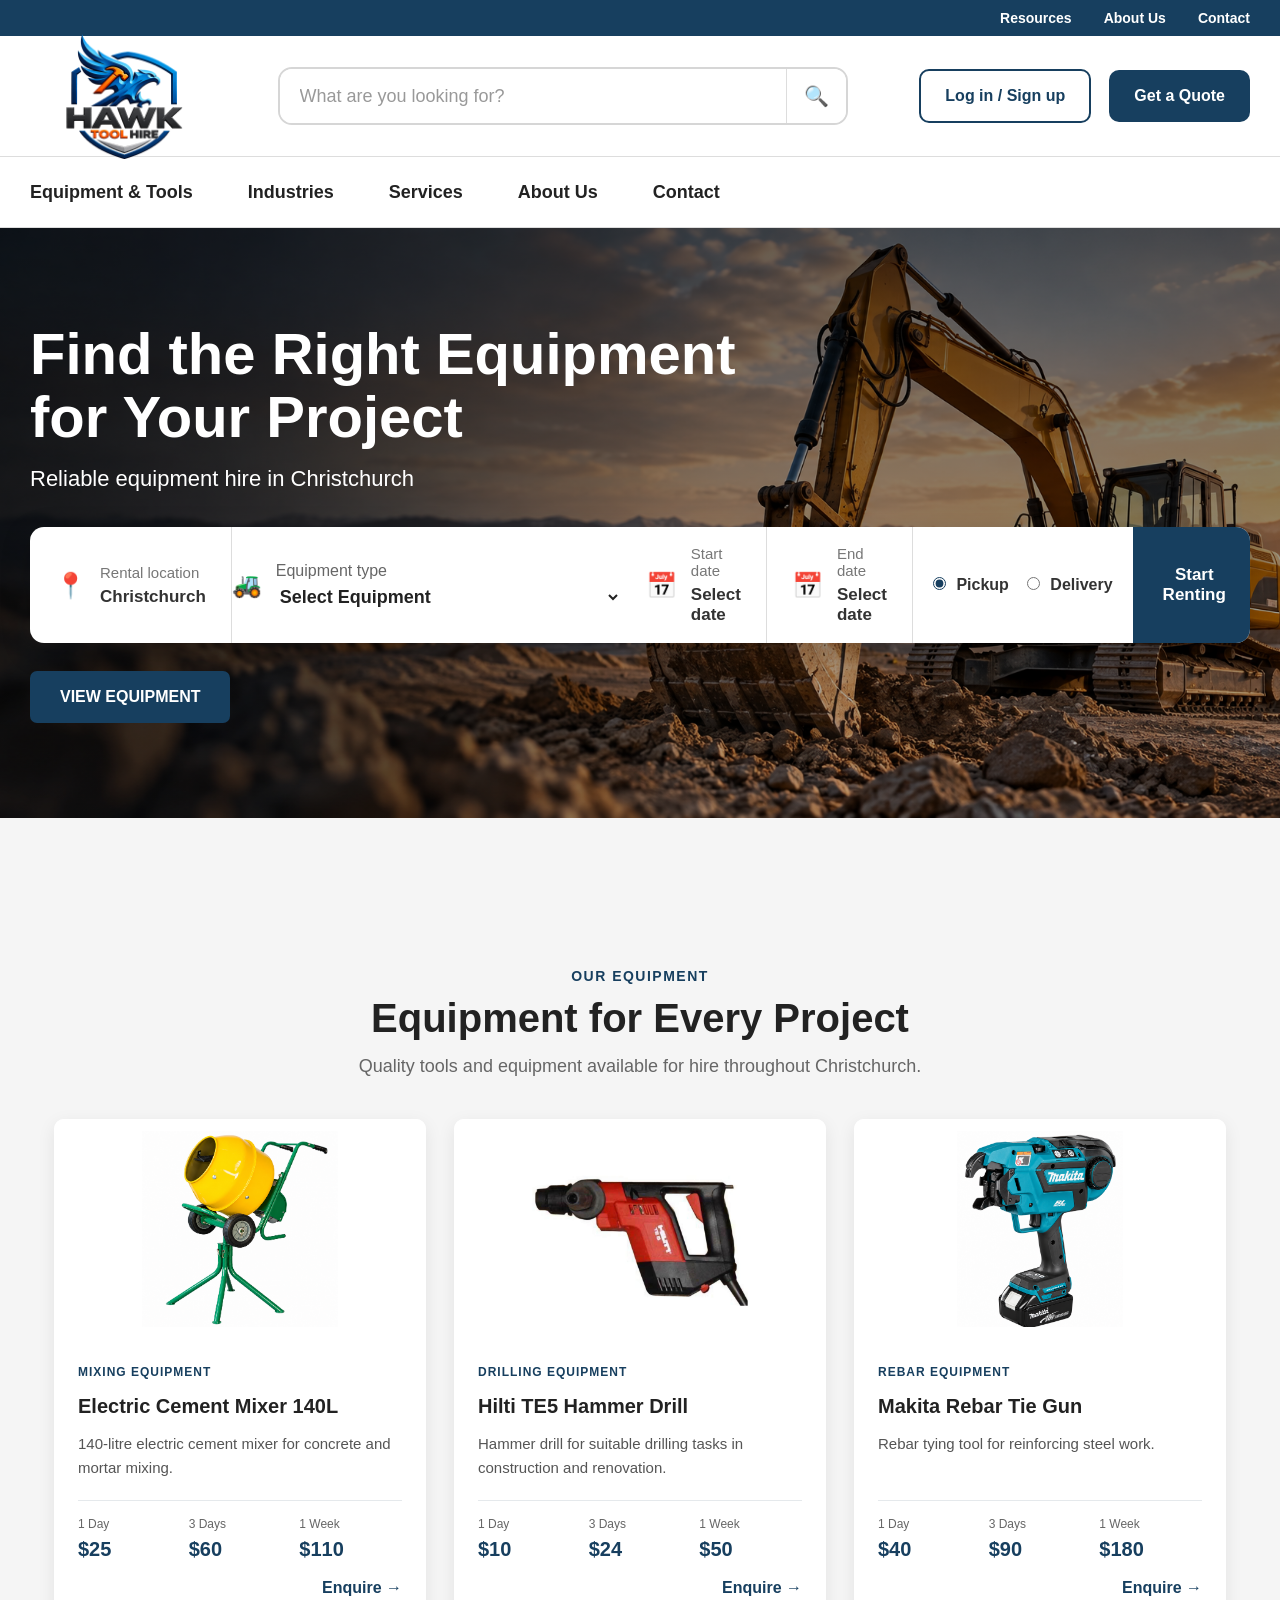
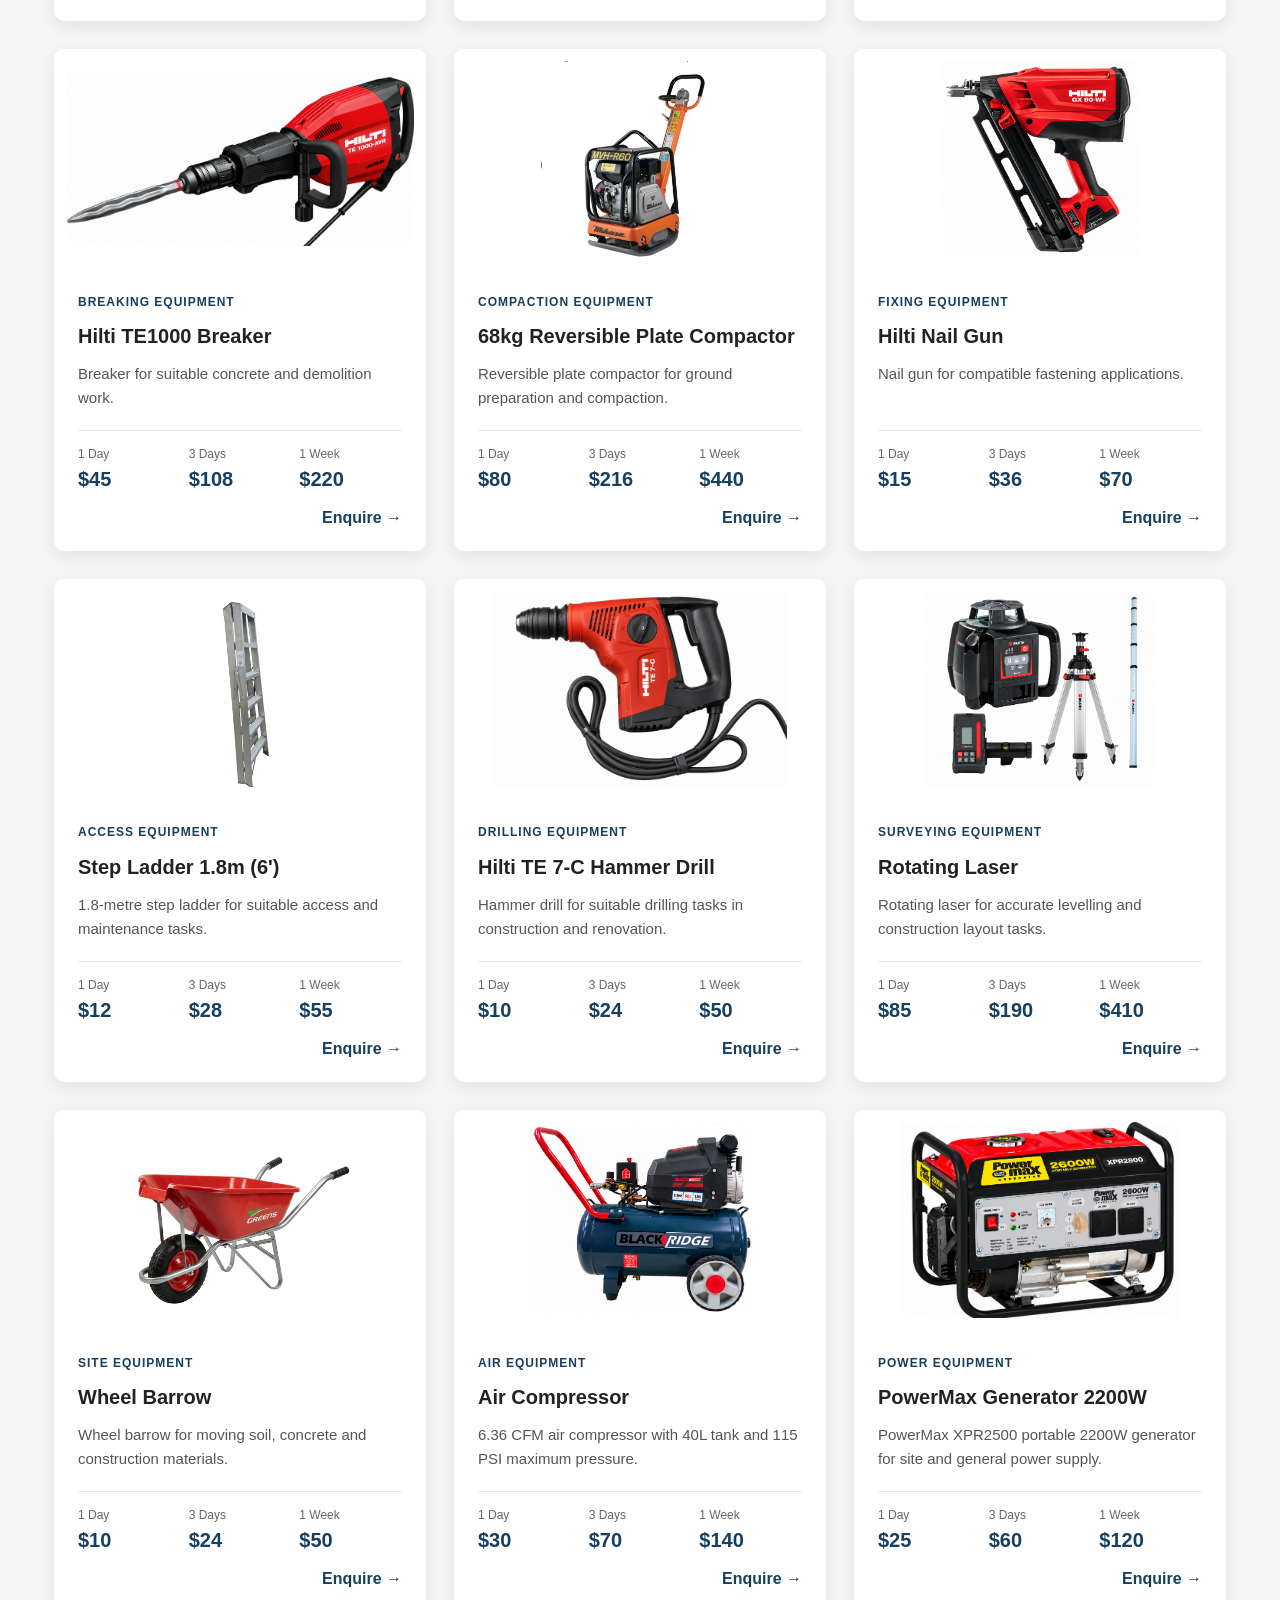
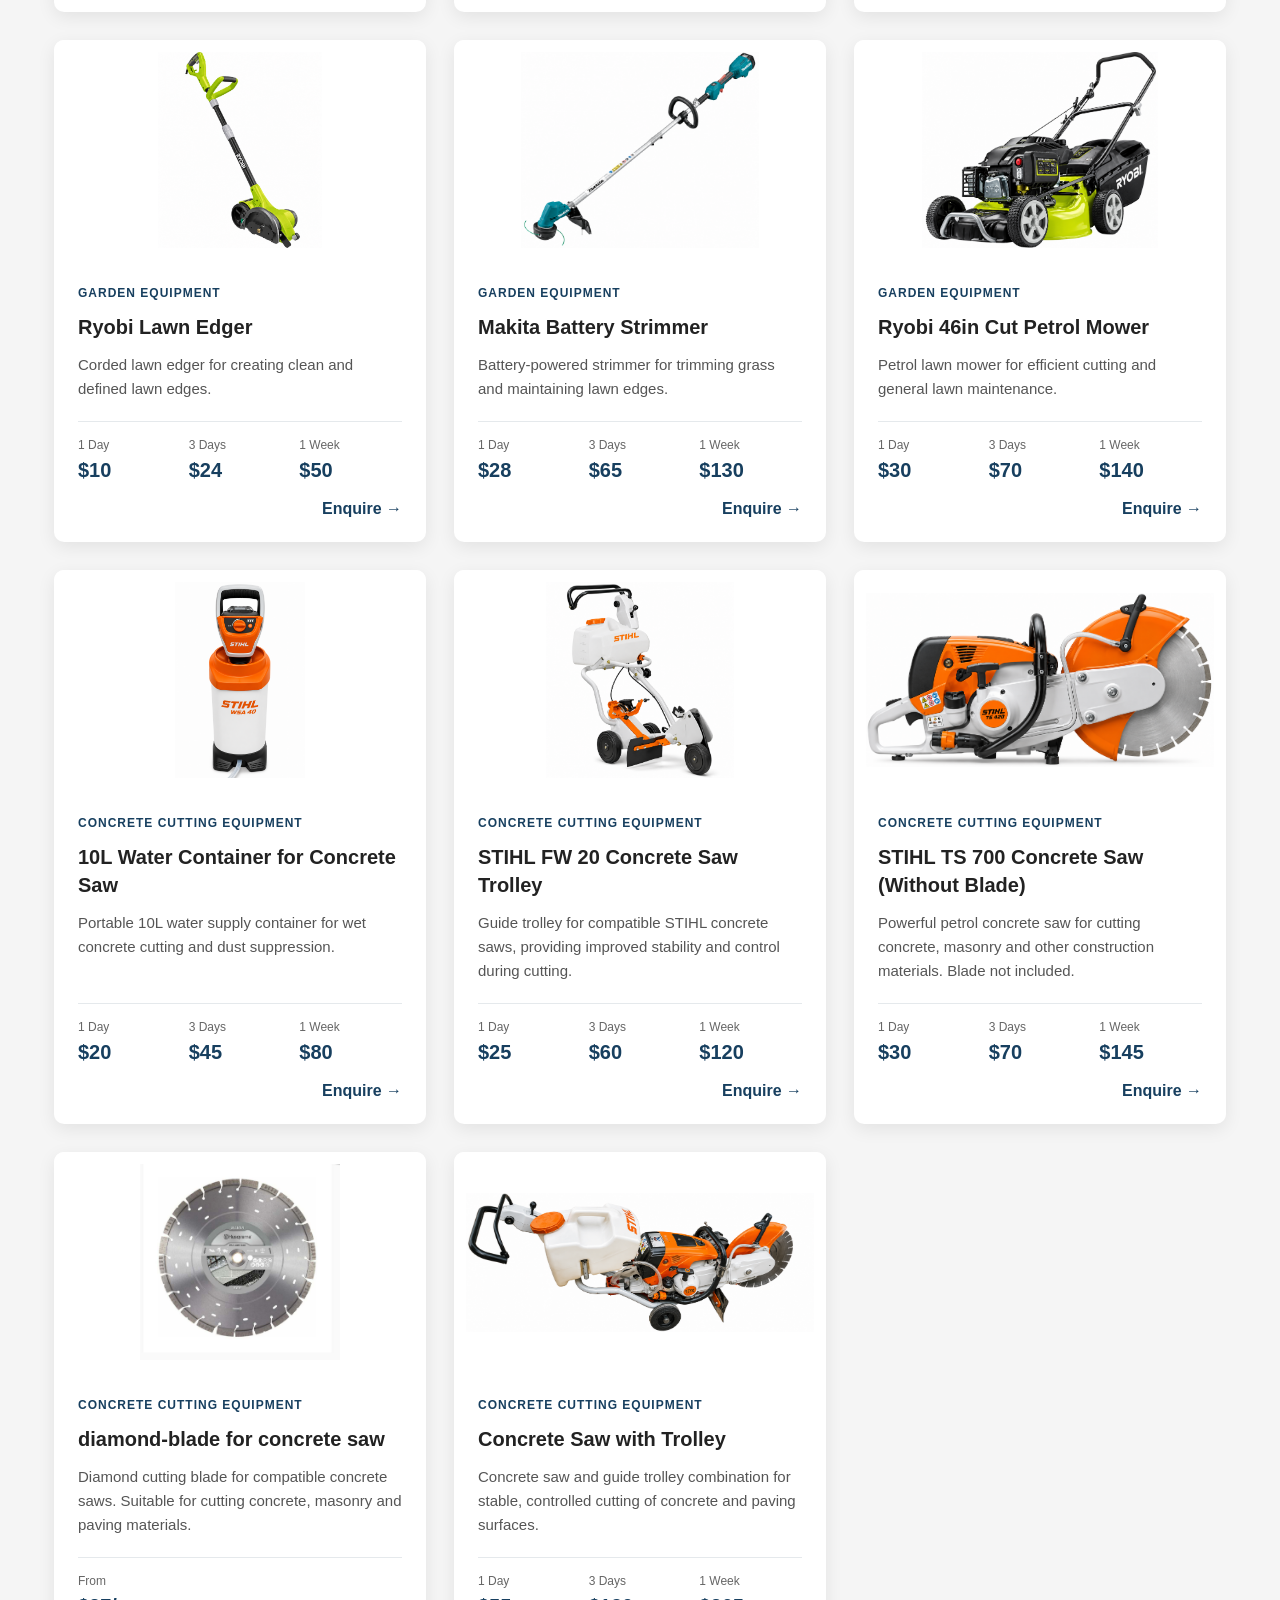
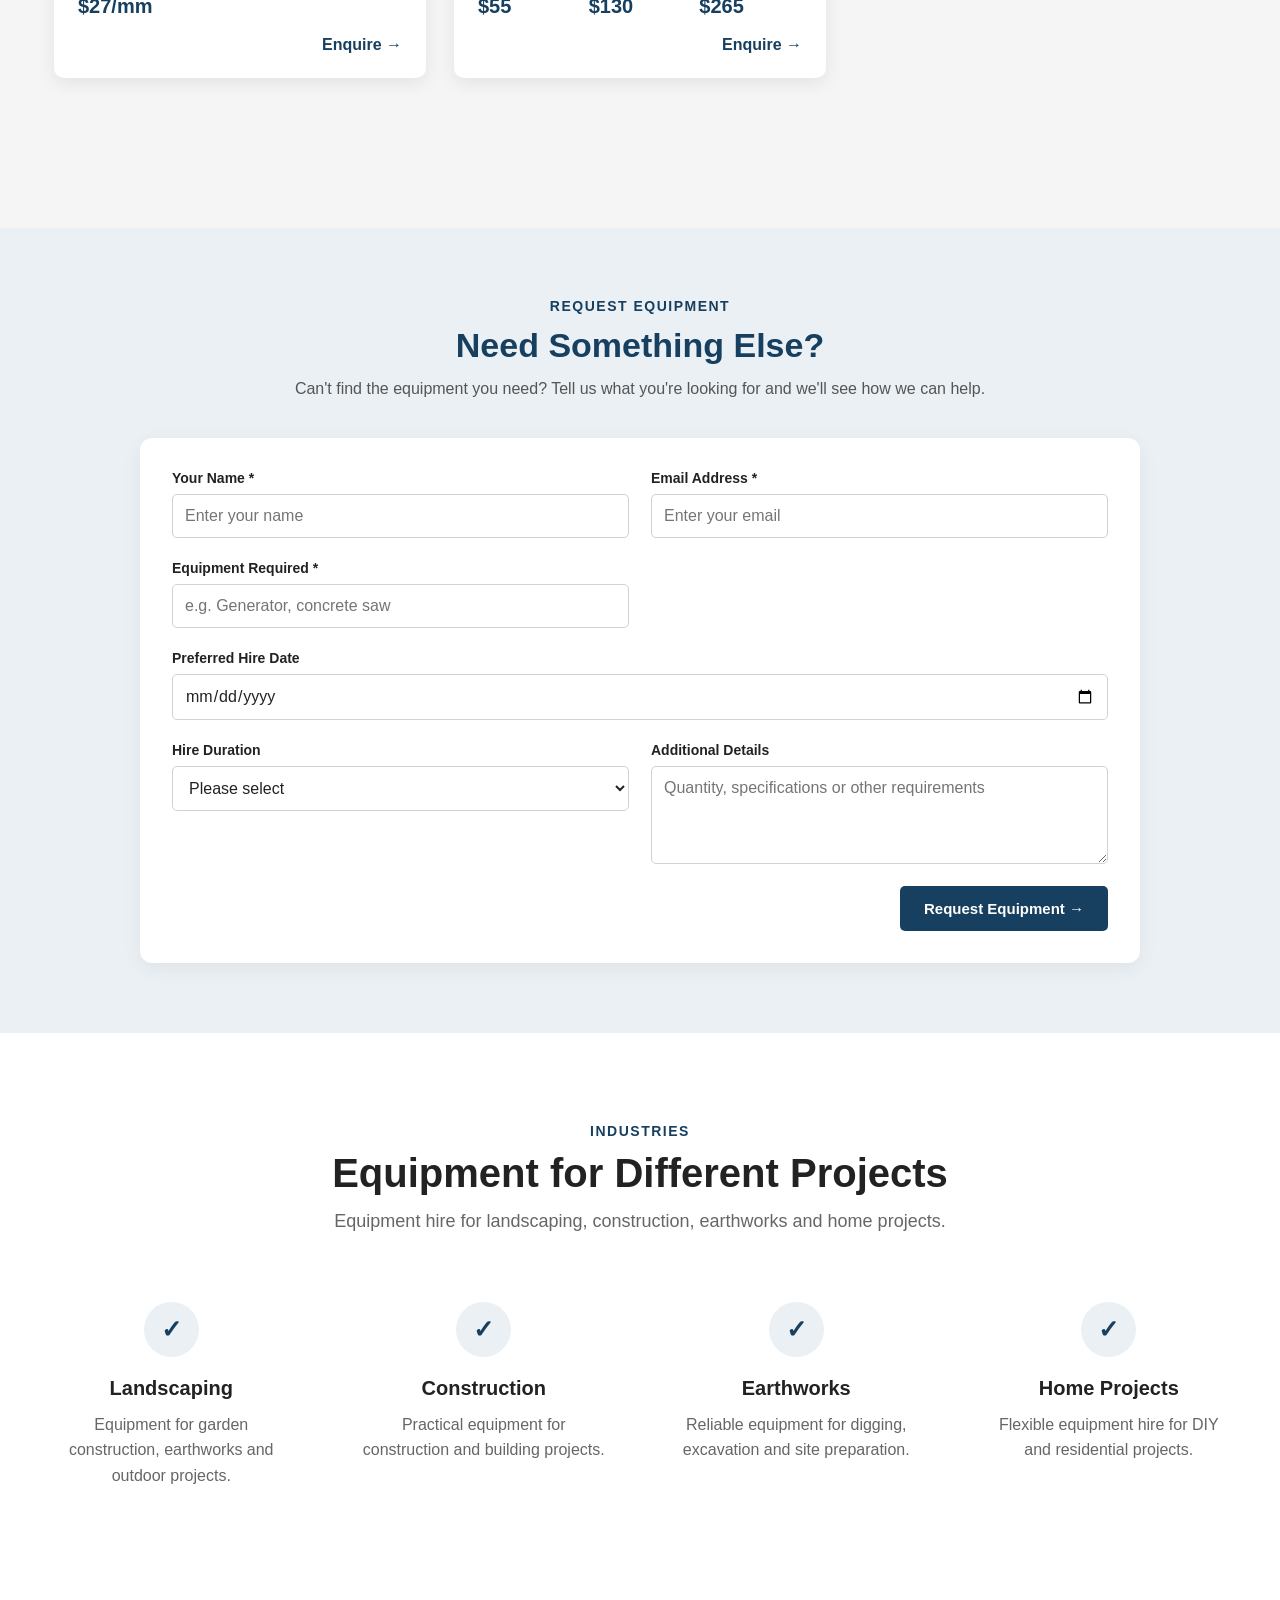
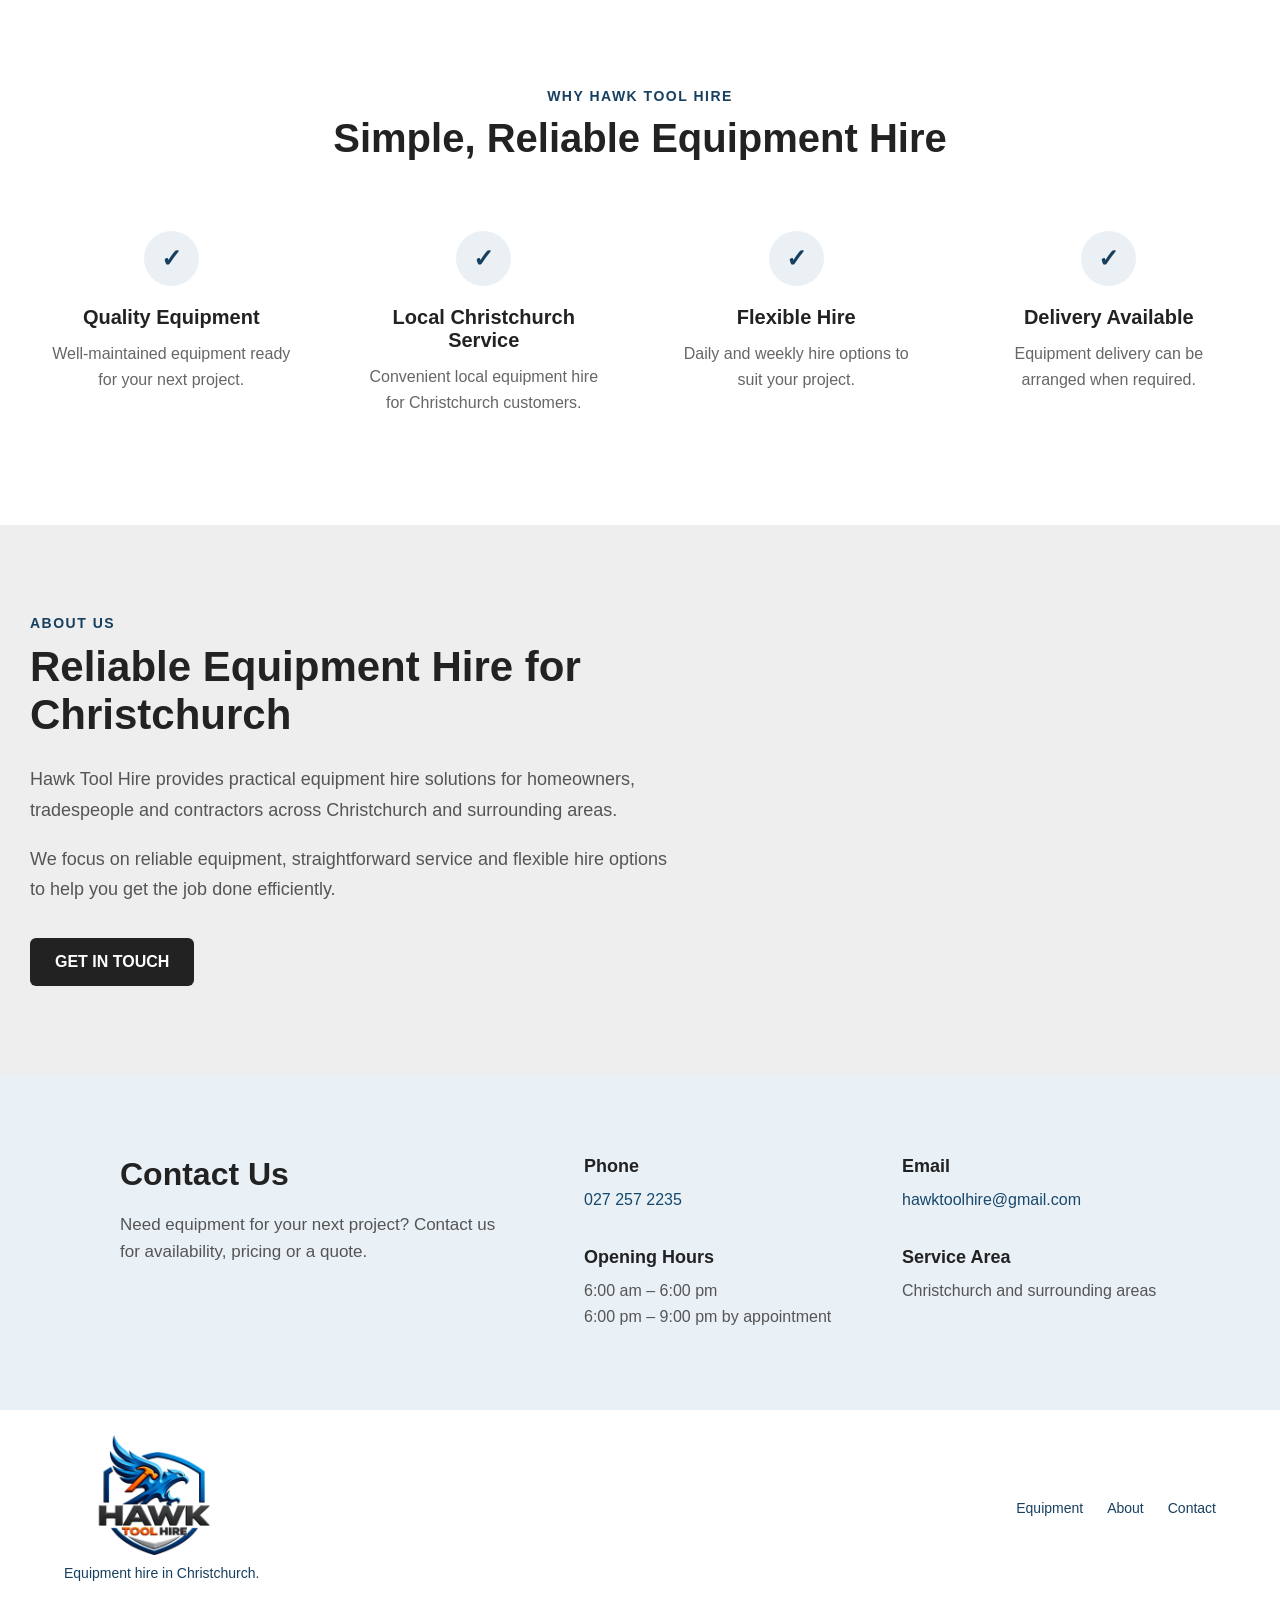
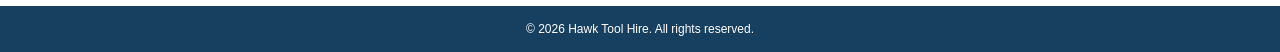
==== commit 817d7d33: "Add files via upload" ====
--- a/index.html
+++ b/index.html
@@ -754,230 +754,333 @@
                         <h3>Hilti TE1000 Breaker</h3>
                         <p>Breaker for suitable concrete and demolition work.</p>
                         <div class="equipment-pricing">
+                            <div class="price-option"><span>1 Day</span><strong>$45</strong></div>
+                            <div class="price-option"><span>3 Days</span><strong>$108</strong></div>
+                            <div class="price-option"><span>1 Week</span><strong>$220</strong></div>
+                        </div>
+                        <a class="equipment-enquire"
+                            href="mailto:hawktoolhire@gmail.com?subject=Enquiry%20-%20Hilti%20TE1000%20Breaker">Enquire
+                            →</a>
+                    </div>
+                </article>
+
+                <!-- 5. 68kg Reversible Plate Compactor -->
+                <article class="equipment-card">
+                    <div class="equipment-image">
+                        <img src="images/plate-compactor.png" alt="68kg Reversible Plate Compactor">
+                    </div>
+                    <div class="equipment-info">
+                        <p class="equipment-category">COMPACTION EQUIPMENT</p>
+                        <h3>68kg Reversible Plate Compactor</h3>
+                        <p>Reversible plate compactor for ground preparation and compaction.</p>
+                        <div class="equipment-pricing">
+                            <div class="price-option"><span>1 Day</span><strong>$80</strong></div>
+                            <div class="price-option"><span>3 Days</span><strong>$216</strong></div>
+                            <div class="price-option"><span>1 Week</span><strong>$440</strong></div>
+                        </div>
+                        <a class="equipment-enquire"
+                            href="mailto:hawktoolhire@gmail.com?subject=Enquiry%20-%20Plate%20Compactor">Enquire →</a>
+                    </div>
+                </article>
+
+                <!-- 6. Hilti Nail Gun -->
+                <article class="equipment-card">
+                    <div class="equipment-image">
+                        <img src="images/hilti-nail-gun.png" alt="Hilti Nail Gun">
+                    </div>
+                    <div class="equipment-info">
+                        <p class="equipment-category">FIXING EQUIPMENT</p>
+                        <h3>Hilti Nail Gun</h3>
+                        <p>Nail gun for compatible fastening applications.</p>
+                        <div class="equipment-pricing">
+                            <div class="price-option"><span>1 Day</span><strong>$15</strong></div>
+                            <div class="price-option"><span>3 Days</span><strong>$36</strong></div>
+                            <div class="price-option"><span>1 Week</span><strong>$70</strong></div>
+                        </div>
+                        <a class="equipment-enquire"
+                            href="mailto:hawktoolhire@gmail.com?subject=Enquiry%20-%20Hilti%20Nail%20Gun">Enquire →</a>
+                    </div>
+                </article>
+
+                <!-- 7. Step Ladder -->
+                <article class="equipment-card">
+                    <div class="equipment-image">
+                        <img src="images/step-ladder.png" alt="Step Ladder 1.8m (6 feet)">
+                    </div>
+                    <div class="equipment-info">
+                        <p class="equipment-category">ACCESS EQUIPMENT</p>
+                        <h3>Step Ladder 1.8m (6')</h3>
+                        <p>1.8-metre step ladder for suitable access and maintenance tasks.</p>
+                        <div class="equipment-pricing">
+                            <div class="price-option"><span>1 Day</span><strong>$12</strong></div>
+                            <div class="price-option"><span>3 Days</span><strong>$28</strong></div>
+                            <div class="price-option"><span>1 Week</span><strong>$55</strong></div>
+                        </div>
+                        <a class="equipment-enquire"
+                            href="mailto:hawktoolhire@gmail.com?subject=Enquiry%20-%20Step%20Ladder%201.8m">Enquire
+                            →</a>
+                    </div>
+                </article>
+
+                <!-- 8. Hilti TE 7-C Hammer Drill -->
+                <article class="equipment-card">
+                    <div class="equipment-image">
+                        <img src="images/hilti-te7c.png" alt="Hilti TE 7-C Hammer Drill">
+                    </div>
+                    <div class="equipment-info">
+                        <p class="equipment-category">DRILLING EQUIPMENT</p>
+                        <h3>Hilti TE 7-C Hammer Drill</h3>
+                        <p>Hammer drill for suitable drilling tasks in construction and renovation.</p>
+                        <div class="equipment-pricing">
+                            <div class="price-option"><span>1 Day</span><strong>$10</strong></div>
+                            <div class="price-option"><span>3 Days</span><strong>$24</strong></div>
+                            <div class="price-option"><span>1 Week</span><strong>$50</strong></div>
+                        </div>
+                        <a class="equipment-enquire"
+                            href="mailto:hawktoolhire@gmail.com?subject=Enquiry%20-%20Hilti%20TE%207-C%20Hammer%20Drill">Enquire
+                            →</a>
+                    </div>
+                </article>
+                <!-- 9. Rotating Laser -->
+                <article class="equipment-card">
+                    <div class="equipment-image">
+                        <img src="images/rotating-laser.png" alt="Rotating Laser">
+                    </div>
+                    <div class="equipment-info">
+                        <p class="equipment-category">SURVEYING EQUIPMENT</p>
+                        <h3>Rotating Laser</h3>
+                        <p>Rotating laser for accurate levelling and construction layout tasks.</p>
+                        <div class="equipment-pricing">
+                            <div class="price-option"><span>1 Day</span><strong>$85</strong></div>
+                            <div class="price-option"><span>3 Days</span><strong>$190</strong></div>
+                            <div class="price-option"><span>1 Week</span><strong>$410</strong></div>
+                        </div>
+                        <a class="equipment-enquire"
+                            href="mailto:hawktoolhire@gmail.com?subject=Enquiry%20-%20Rotating%20Laser">
+                            Enquire →
+                        </a>
+                    </div>
+                </article>
+                <!-- 10. Wheel Barrow -->
+                <article class="equipment-card">
+                    <div class="equipment-image wheel-image">
+                        <img src="images/wheel-barrow.png" alt="Wheel Barrow">
+                    </div>
+                    <div class="equipment-info">
+                        <p class="equipment-category">SITE EQUIPMENT</p>
+                        <h3>Wheel Barrow</h3>
+                        <p>Wheel barrow for moving soil, concrete and construction materials.</p>
+                        <div class="equipment-pricing">
+                            <div class="price-option"><span>1 Day</span><strong>$10</strong></div>
+                            <div class="price-option"><span>3 Days</span><strong>$24</strong></div>
+                            <div class="price-option"><span>1 Week</span><strong>$50</strong></div>
+                        </div>
+                        <a class="equipment-enquire"
+                            href="mailto:hawktoolhire@gmail.com?subject=Enquiry%20-%20Wheel%20Barrow">
+                            Enquire →
+                        </a>
+                    </div>
+                </article>
+
+                <!-- 11. Air Compressor -->
+                <article class="equipment-card">
+                    <div class="equipment-image">
+                        <img src="images/air-compressor.png" alt="Air Compressor">
+                    </div>
+                    <div class="equipment-info">
+                        <p class="equipment-category">AIR EQUIPMENT</p>
+                        <h3>Air Compressor</h3>
+                        <p>6.36 CFM air compressor with 40L tank and 115 PSI maximum pressure.</p>
+                        <div class="equipment-pricing">
+                            <div class="price-option"><span>1 Day</span><strong>$30</strong></div>
+                            <div class="price-option"><span>3 Days</span><strong>$70</strong></div>
+                            <div class="price-option"><span>1 Week</span><strong>$140</strong></div>
+                        </div>
+                        <a class="equipment-enquire"
+                            href="mailto:hawktoolhire@gmail.com?subject=Enquiry%20-%20Air%20Compressor">
+                            Enquire →
+                        </a>
+                    </div>
+                </article>
+                <!-- 12. PowerMax Generator 2200W XPR2500 -->
+                <article class="equipment-card">
+                    <div class="equipment-image">
+                        <img src="images/powermax-generator.png" alt="PowerMax Generator 2200W XPR2500">
+                    </div>
+                    <div class="equipment-info">
+                        <p class="equipment-category">POWER EQUIPMENT</p>
+                        <h3>PowerMax Generator 2200W</h3>
+                        <p>PowerMax XPR2500 portable 2200W generator for site and general power supply.</p>
+                        <div class="equipment-pricing">
                             <div class="price-option"><span>1 Day</span><strong>$25</strong></div>
                             <div class="price-option"><span>3 Days</span><strong>$60</strong></div>
                             <div class="price-option"><span>1 Week</span><strong>$120</strong></div>
                         </div>
                         <a class="equipment-enquire"
-                            href="mailto:hawktoolhire@gmail.com?subject=Enquiry%20-%20Hilti%20TE1000%20Breaker">Enquire
-                            →</a>
-                    </div>
-                </article>
-
-                <!-- 5. 68kg Reversible Plate Compactor -->
-                <article class="equipment-card">
-                    <div class="equipment-image">
-                        <img src="images/plate-compactor.png" alt="68kg Reversible Plate Compactor">
-                    </div>
-                    <div class="equipment-info">
-                        <p class="equipment-category">COMPACTION EQUIPMENT</p>
-                        <h3>68kg Reversible Plate Compactor</h3>
-                        <p>Reversible plate compactor for ground preparation and compaction.</p>
-                        <div class="equipment-pricing">
-                            <div class="price-option"><span>1 Day</span><strong>$80</strong></div>
-                            <div class="price-option"><span>3 Days</span><strong>$216</strong></div>
-                            <div class="price-option"><span>1 Week</span><strong>$440</strong></div>
-                        </div>
-                        <a class="equipment-enquire"
-                            href="mailto:hawktoolhire@gmail.com?subject=Enquiry%20-%20Plate%20Compactor">Enquire →</a>
-                    </div>
-                </article>
-
-                <!-- 6. Hilti Nail Gun -->
-                <article class="equipment-card">
-                    <div class="equipment-image">
-                        <img src="images/hilti-nail-gun.png" alt="Hilti Nail Gun">
-                    </div>
-                    <div class="equipment-info">
-                        <p class="equipment-category">FIXING EQUIPMENT</p>
-                        <h3>Hilti Nail Gun</h3>
-                        <p>Nail gun for compatible fastening applications.</p>
-                        <div class="equipment-pricing">
-                            <div class="price-option"><span>1 Day</span><strong>$15</strong></div>
-                            <div class="price-option"><span>3 Days</span><strong>$36</strong></div>
-                            <div class="price-option"><span>1 Week</span><strong>$70</strong></div>
-                        </div>
-                        <a class="equipment-enquire"
-                            href="mailto:hawktoolhire@gmail.com?subject=Enquiry%20-%20Hilti%20Nail%20Gun">Enquire →</a>
-                    </div>
-                </article>
-
-                <!-- 7. Step Ladder -->
-                <article class="equipment-card">
-                    <div class="equipment-image">
-                        <img src="images/step-ladder.png" alt="Step Ladder 1.8m (6 feet)">
-                    </div>
-                    <div class="equipment-info">
-                        <p class="equipment-category">ACCESS EQUIPMENT</p>
-                        <h3>Step Ladder 1.8m (6')</h3>
-                        <p>1.8-metre step ladder for suitable access and maintenance tasks.</p>
-                        <div class="equipment-pricing">
-                            <div class="price-option"><span>1 Day</span><strong>$12</strong></div>
-                            <div class="price-option"><span>3 Days</span><strong>$28</strong></div>
-                            <div class="price-option"><span>1 Week</span><strong>$55</strong></div>
-                        </div>
-                        <a class="equipment-enquire"
-                            href="mailto:hawktoolhire@gmail.com?subject=Enquiry%20-%20Step%20Ladder%201.8m">Enquire
-                            →</a>
-                    </div>
-                </article>
-
-                <!-- 8. Hilti TE 7-C Hammer Drill -->
-                <article class="equipment-card">
-                    <div class="equipment-image">
-                        <img src="images/hilti-te7c.png" alt="Hilti TE 7-C Hammer Drill">
-                    </div>
-                    <div class="equipment-info">
-                        <p class="equipment-category">DRILLING EQUIPMENT</p>
-                        <h3>Hilti TE 7-C Hammer Drill</h3>
-                        <p>Hammer drill for suitable drilling tasks in construction and renovation.</p>
+                            href="mailto:hawktoolhire@gmail.com?subject=Enquiry%20-%20PowerMax%20Generator%202200W%20XPR2500">
+                            Enquire →
+                        </a>
+                    </div>
+                </article>
+                <!-- 13. Ryobi Lawn Edger -->
+                <article class="equipment-card">
+                    <div class="equipment-image">
+                        <img src="images/lawn edger.png" alt="Ryobi Lawn Edger">
+                    </div>
+                    <div class="equipment-info">
+                        <p class="equipment-category">GARDEN EQUIPMENT</p>
+                        <h3>Ryobi Lawn Edger</h3>
+                        <p>Corded lawn edger for creating clean and defined lawn edges.</p>
                         <div class="equipment-pricing">
                             <div class="price-option"><span>1 Day</span><strong>$10</strong></div>
                             <div class="price-option"><span>3 Days</span><strong>$24</strong></div>
                             <div class="price-option"><span>1 Week</span><strong>$50</strong></div>
                         </div>
                         <a class="equipment-enquire"
-                            href="mailto:hawktoolhire@gmail.com?subject=Enquiry%20-%20Hilti%20TE%207-C%20Hammer%20Drill">Enquire
-                            →</a>
-                    </div>
-                </article>
-                <!-- 9. Rotating Laser -->
-                <article class="equipment-card">
-                    <div class="equipment-image">
-                        <img src="images/rotating-laser.png" alt="Rotating Laser">
-                    </div>
-                    <div class="equipment-info">
-                        <p class="equipment-category">SURVEYING EQUIPMENT</p>
-                        <h3>Rotating Laser</h3>
-                        <p>Rotating laser for accurate levelling and construction layout tasks.</p>
-                        <div class="equipment-pricing">
-                            <div class="price-option"><span>1 Day</span><strong>$85</strong></div>
-                            <div class="price-option"><span>3 Days</span><strong>$190</strong></div>
-                            <div class="price-option"><span>1 Week</span><strong>$410</strong></div>
-                        </div>
-                        <a class="equipment-enquire"
-                            href="mailto:hawktoolhire@gmail.com?subject=Enquiry%20-%20Rotating%20Laser">
+                            href="mailto:hawktoolhire@gmail.com?subject=Enquiry%20-%20Ryobi%20Lawn%20Edger">
                             Enquire →
                         </a>
                     </div>
                 </article>
-                <!-- 10. Wheel Barrow -->
-                <article class="equipment-card">
-                    <div class="equipment-image wheel-image">
-                        <img src="images/wheel-barrow.png" alt="Wheel Barrow">
-                    </div>
-                    <div class="equipment-info">
-                        <p class="equipment-category">SITE EQUIPMENT</p>
-                        <h3>Wheel Barrow</h3>
-                        <p>Wheel barrow for moving soil, concrete and construction materials.</p>
-                        <div class="equipment-pricing">
-                            <div class="price-option"><span>1 Day</span><strong>$10</strong></div>
-                            <div class="price-option"><span>3 Days</span><strong>$24</strong></div>
-                            <div class="price-option"><span>1 Week</span><strong>$50</strong></div>
-                        </div>
-                        <a class="equipment-enquire"
-                            href="mailto:hawktoolhire@gmail.com?subject=Enquiry%20-%20Wheel%20Barrow">
+                <!-- 14. Makita Battery Strimmer -->
+                <article class="equipment-card">
+                    <div class="equipment-image">
+                        <img src="images/strimmer.png" alt="Makita Battery Strimmer">
+                    </div>
+                    <div class="equipment-info">
+                        <p class="equipment-category">GARDEN EQUIPMENT</p>
+                        <h3>Makita Battery Strimmer</h3>
+                        <p>Battery-powered strimmer for trimming grass and maintaining lawn edges.</p>
+                        <div class="equipment-pricing">
+                            <div class="price-option"><span>1 Day</span><strong>$28</strong></div>
+                            <div class="price-option"><span>3 Days</span><strong>$65</strong></div>
+                            <div class="price-option"><span>1 Week</span><strong>$130</strong></div>
+                        </div>
+                        <a class="equipment-enquire"
+                            href="mailto:hawktoolhire@gmail.com?subject=Enquiry%20-%20Makita%20Battery%20Strimmer">
                             Enquire →
                         </a>
                     </div>
                 </article>
-
-                <!-- 11. Air Compressor -->
-                <article class="equipment-card">
-                    <div class="equipment-image">
-                        <img src="images/air-compressor.png" alt="Air Compressor">
-                    </div>
-                    <div class="equipment-info">
-                        <p class="equipment-category">AIR EQUIPMENT</p>
-                        <h3>Air Compressor</h3>
-                        <p>6.36 CFM air compressor with 40L tank and 115 PSI maximum pressure.</p>
+                <!-- 15. Ryobi 46in Cut Petrol Mower -->
+                <article class="equipment-card">
+                    <div class="equipment-image">
+                        <img src="images/petrol mower.png" alt="Ryobi Petrol Mower">
+                    </div>
+                    <div class="equipment-info">
+                        <p class="equipment-category">GARDEN EQUIPMENT</p>
+                        <h3>Ryobi 46in Cut Petrol Mower</h3>
+                        <p>Petrol lawn mower for efficient cutting and general lawn maintenance.</p>
                         <div class="equipment-pricing">
                             <div class="price-option"><span>1 Day</span><strong>$30</strong></div>
                             <div class="price-option"><span>3 Days</span><strong>$70</strong></div>
                             <div class="price-option"><span>1 Week</span><strong>$140</strong></div>
                         </div>
                         <a class="equipment-enquire"
-                            href="mailto:hawktoolhire@gmail.com?subject=Enquiry%20-%20Air%20Compressor">
+                            href="mailto:hawktoolhire@gmail.com?subject=Enquiry%20-%20Ryobi%20Petrol%20Mower">
                             Enquire →
                         </a>
                     </div>
                 </article>
-                <!-- 12. PowerMax Generator 2200W XPR2500 -->
-                <article class="equipment-card">
-                    <div class="equipment-image">
-                        <img src="images/powermax-generator.png" alt="PowerMax Generator 2200W XPR2500">
-                    </div>
-                    <div class="equipment-info">
-                        <p class="equipment-category">POWER EQUIPMENT</p>
-                        <h3>PowerMax Generator 2200W</h3>
-                        <p>PowerMax XPR2500 portable 2200W generator for site and general power supply.</p>
+                
+                <!-- 16. 10L Water Container for Concrete Saw -->
+                <article class="equipment-card">
+                    <div class="equipment-image">
+                        <img src="images/10l-water-container.png" alt="10L Water Container for Concrete Saw">
+                    </div>
+                    <div class="equipment-info">
+                        <p class="equipment-category">CONCRETE CUTTING EQUIPMENT</p>
+                        <h3>10L Water Container for Concrete Saw</h3>
+                        <p>Portable 10L water supply container for wet concrete cutting and dust suppression.</p>
+                        <div class="equipment-pricing">
+                            <div class="price-option"><span>1 Day</span><strong>$20</strong></div>
+                            <div class="price-option"><span>3 Days</span><strong>$45</strong></div>
+                            <div class="price-option"><span>1 Week</span><strong>$80</strong></div>
+                        </div>
+                        <a class="equipment-enquire"
+                            href="mailto:hawktoolhire@gmail.com?subject=Enquiry%20-%2010L%20Water%20Container%20for%20Concrete%20Saw">
+                            Enquire →
+                        </a>
+                    </div>
+                </article>
+
+                <!-- 17. STIHL FW 20 Concrete Saw Trolley -->
+                <article class="equipment-card">
+                    <div class="equipment-image">
+                        <img src="images/stihl-fw20-trolley.png" alt="STIHL FW 20 Concrete Saw Trolley">
+                    </div>
+                    <div class="equipment-info">
+                        <p class="equipment-category">CONCRETE CUTTING EQUIPMENT</p>
+                        <h3>STIHL FW 20 Concrete Saw Trolley</h3>
+                        <p>Guide trolley for compatible STIHL concrete saws, providing improved stability and control during cutting.</p>
                         <div class="equipment-pricing">
                             <div class="price-option"><span>1 Day</span><strong>$25</strong></div>
                             <div class="price-option"><span>3 Days</span><strong>$60</strong></div>
                             <div class="price-option"><span>1 Week</span><strong>$120</strong></div>
                         </div>
                         <a class="equipment-enquire"
-                            href="mailto:hawktoolhire@gmail.com?subject=Enquiry%20-%20PowerMax%20Generator%202200W%20XPR2500">
+                            href="mailto:hawktoolhire@gmail.com?subject=Enquiry%20-%20STIHL%20FW20%20Concrete%20Saw%20Trolley">
                             Enquire →
                         </a>
                     </div>
                 </article>
-                <!-- 13. Ryobi Lawn Edger -->
-                <article class="equipment-card">
-                    <div class="equipment-image">
-                        <img src="images/lawn edger.png" alt="Ryobi Lawn Edger">
-                    </div>
-                    <div class="equipment-info">
-                        <p class="equipment-category">GARDEN EQUIPMENT</p>
-                        <h3>Ryobi Lawn Edger</h3>
-                        <p>Corded lawn edger for creating clean and defined lawn edges.</p>
-                        <div class="equipment-pricing">
-                            <div class="price-option"><span>1 Day</span><strong>$10</strong></div>
-                            <div class="price-option"><span>3 Days</span><strong>$24</strong></div>
-                            <div class="price-option"><span>1 Week</span><strong>$50</strong></div>
-                        </div>
-                        <a class="equipment-enquire"
-                            href="mailto:hawktoolhire@gmail.com?subject=Enquiry%20-%20Ryobi%20Lawn%20Edger">
+
+                <!-- 18. STIHL TS 700 Concrete Saw -->
+                <article class="equipment-card">
+                    <div class="equipment-image">
+                        <img src="images/stihl-ts700.png" alt="STIHL TS 700 Concrete Saw">
+                    </div>
+                    <div class="equipment-info">
+                        <p class="equipment-category">CONCRETE CUTTING EQUIPMENT</p>
+                        <h3>STIHL TS 700 Concrete Saw (Without Blade)</h3>
+                        <p>Powerful petrol concrete saw for cutting concrete, masonry and other construction materials. Blade not included.</p>
+                        <div class="equipment-pricing">
+                            <div class="price-option"><span>1 Day</span><strong>$30</strong></div>
+                            <div class="price-option"><span>3 Days</span><strong>$70</strong></div>
+                            <div class="price-option"><span>1 Week</span><strong>$145</strong></div>
+                        </div>
+                        <a class="equipment-enquire"
+                            href="mailto:hawktoolhire@gmail.com?subject=Enquiry%20-%20STIHL%20TS700%20Concrete%20Saw">
                             Enquire →
                         </a>
                     </div>
                 </article>
-                <!-- 14. Makita Battery Strimmer -->
-                <article class="equipment-card">
-                    <div class="equipment-image">
-                        <img src="images/strimmer.png" alt="Makita Battery Strimmer">
-                    </div>
-                    <div class="equipment-info">
-                        <p class="equipment-category">GARDEN EQUIPMENT</p>
-                        <h3>Makita Battery Strimmer</h3>
-                        <p>Battery-powered strimmer for trimming grass and maintaining lawn edges.</p>
-                        <div class="equipment-pricing">
-                            <div class="price-option"><span>1 Day</span><strong>$28</strong></div>
-                            <div class="price-option"><span>3 Days</span><strong>$65</strong></div>
-                            <div class="price-option"><span>1 Week</span><strong>$130</strong></div>
-                        </div>
-                        <a class="equipment-enquire"
-                            href="mailto:hawktoolhire@gmail.com?subject=Enquiry%20-%20Makita%20Battery%20Strimmer">
+
+                <!-- 19. Diamond Blade -->
+                <article class="equipment-card">
+                    <div class="equipment-image">
+                        <img src="images/diamond-blade for concrete saw.png" alt="Diamond Blade">
+                    </div>
+                    <div class="equipment-info">
+                        <p class="equipment-category">CONCRETE CUTTING EQUIPMENT</p>
+                        <h3>diamond-blade for concrete saw</h3>
+                        <p>Diamond cutting blade for compatible concrete saws. Suitable for cutting concrete, masonry and paving materials.</p>
+                        <div class="equipment-pricing">
+                            <div class="price-option"><span>From</span><strong>$27/mm</strong></div>
+                        </div>
+                        <a class="equipment-enquire"
+                            href="mailto:hawktoolhire@gmail.com?subject=Enquiry%20-%20350mm%20Diamond%20Blade">
                             Enquire →
                         </a>
                     </div>
                 </article>
-                <!-- 15. Ryobi 46in Cut Petrol Mower -->
-                <article class="equipment-card">
-                    <div class="equipment-image">
-                        <img src="images/petrol mower.png" alt="Ryobi Petrol Mower">
-                    </div>
-                    <div class="equipment-info">
-                        <p class="equipment-category">GARDEN EQUIPMENT</p>
-                        <h3>Ryobi 46in Cut Petrol Mower</h3>
-                        <p>Petrol lawn mower for efficient cutting and general lawn maintenance.</p>
-                        <div class="equipment-pricing">
-                            <div class="price-option"><span>1 Day</span><strong>$30</strong></div>
-                            <div class="price-option"><span>3 Days</span><strong>$70</strong></div>
-                            <div class="price-option"><span>1 Week</span><strong>$140</strong></div>
-                        </div>
-                        <a class="equipment-enquire"
-                            href="mailto:hawktoolhire@gmail.com?subject=Enquiry%20-%20Ryobi%20Petrol%20Mower">
+
+                <!-- 20. Concrete Saw with Trolley -->
+                <article class="equipment-card">
+                    <div class="equipment-image">
+                        <img src="images/concrete-saw-with-trolley.png" alt="Concrete Saw with Trolley">
+                    </div>
+                    <div class="equipment-info">
+                        <p class="equipment-category">CONCRETE CUTTING EQUIPMENT</p>
+                        <h3>Concrete Saw with Trolley</h3>
+                        <p>Concrete saw and guide trolley combination for stable, controlled cutting of concrete and paving surfaces.</p>
+                        <div class="equipment-pricing">
+                            <div class="price-option"><span>1 Day</span><strong>$55</strong></div>
+                            <div class="price-option"><span>3 Days</span><strong>$130</strong></div>
+                            <div class="price-option"><span>1 Week</span><strong>$265</strong></div>
+                        </div>
+                        <a class="equipment-enquire"
+                            href="mailto:hawktoolhire@gmail.com?subject=Enquiry%20-%20Concrete%20Saw%20with%20Trolley">
                             Enquire →
                         </a>
                     </div>
